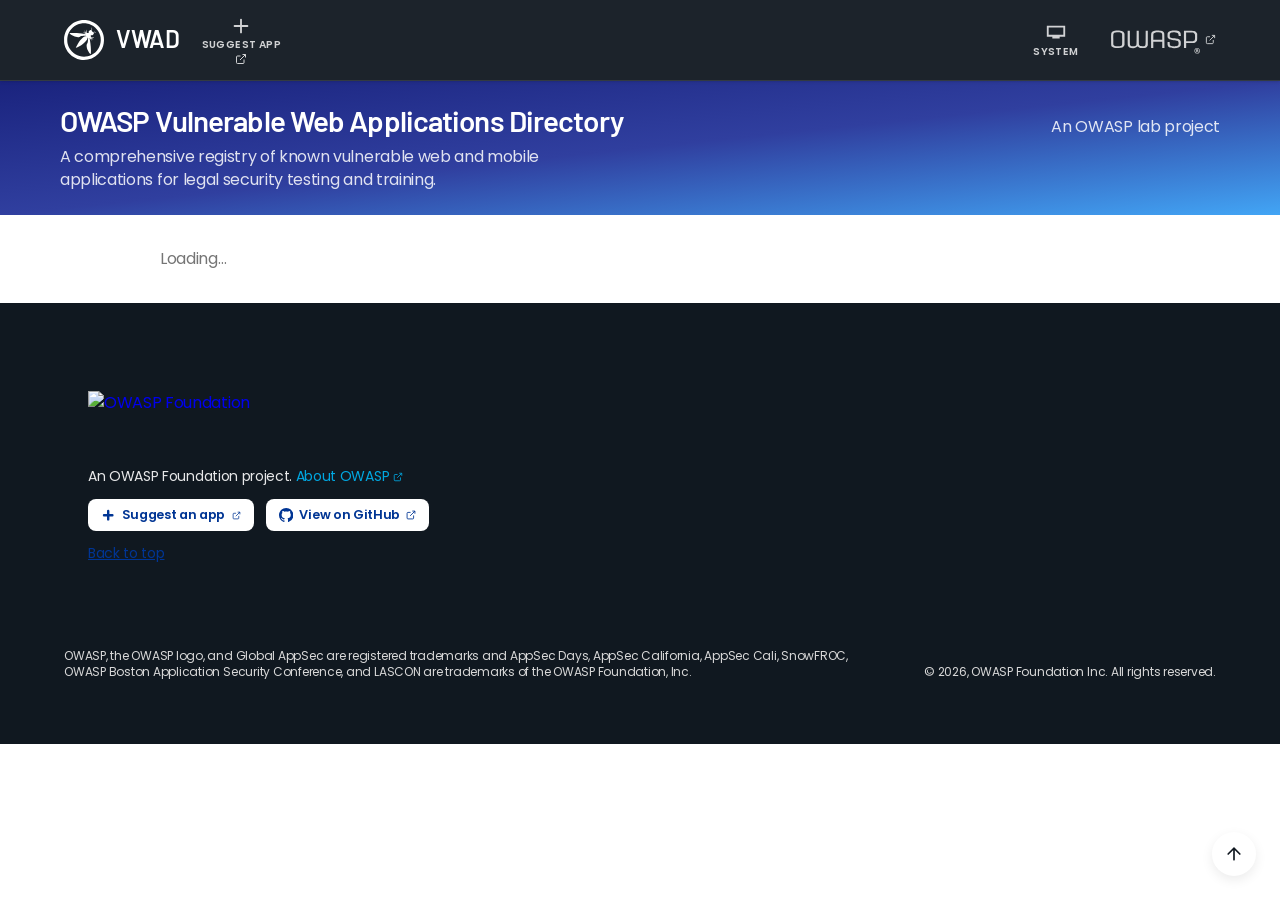
==== app/index.html @ f4cded6d "Add suggest app, other minor ui tweaks Signed-off-by: kingthorin <kingthorin@users.noreply.github.co" ====
<!DOCTYPE html>
<html lang="en">
<head>
  <meta charset="UTF-8">
  <meta name="viewport" content="width=device-width, initial-scale=1.0">
  <title>App - OWASP VWAD</title>
  <base href="../">
  <script>(function(){var path=window.location.pathname||'/';var basePath;if(path.match(/\/app\/?$/)){basePath=path.replace(/\/app\/?$/,'').replace(/\/$/,'')||'';}else if(path.indexOf('/app/')!==-1&&path.indexOf('app.html')===-1){basePath=path.split('/app/')[0].replace(/\/$/,'')||'';}else{basePath=path.endsWith('/')?path.slice(0,-1):path.replace(/\/[^/]*$/,'');}window.VWAD_BASE=(basePath===''||basePath==='/')?'':basePath;})();</script>
  <script>(function(){var t;try{t=localStorage.getItem('vwad-theme');}catch(e){}var effective;if(!t||t==='system'){effective=window.matchMedia&&matchMedia('(prefers-color-scheme:dark)').matches?'dark':'light';}else{effective=t;}document.documentElement.setAttribute('data-theme',effective);})();</script>
  <link rel="stylesheet" href="css/site.css?v=8">
  <link rel="preconnect" href="https://fonts.googleapis.com">
  <link rel="preconnect" href="https://fonts.gstatic.com" crossorigin>
  <link href="https://fonts.googleapis.com/css2?family=Barlow:wght@400;500;600;700&family=Poppins:wght@400;500;600;700&display=swap&v=10" rel="stylesheet">
</head>
<body id="top">
  <a href="#main-content" class="skip-link">Skip to main content</a>
  <header class="site-header">
    <div class="container container-wide header-inner">
      <div class="header-left">
        <a href="./" class="header-brand" aria-label="VWAD home">
        <span class="logo logo-wasp logo-foundation">
          <svg class="owasp-logo header-logo" viewBox="0 0 40 40" preserveAspectRatio="xMidYMid meet" role="img" aria-labelledby="owasp-wasp-header" xmlns="http://www.w3.org/2000/svg"><title id="owasp-wasp-header">OWASP wasp</title><g clip-path="url(#clip0_header)"><path d="M16.7029 0.219813C14.7688 0.571462 13.0106 1.15754 11.1791 2.05132C5.69925 4.73263 1.86042 9.5971 0.409874 15.7363C0.146138 16.8498 0.0875295 17.5385 0.0875295 19.8535C0.0728775 22.2564 0.116834 22.8425 0.409874 24.1759C1.23039 27.8535 2.88606 30.9451 5.47947 33.6704C8.48313 36.8059 12.2194 38.8425 16.4831 39.6484C18.4319 40.0293 21.8897 39.9854 23.8384 39.5751C29.2157 38.4469 33.7139 35.4286 36.6883 30.9451C38.8421 27.7216 39.8091 24.674 39.9557 20.6594C40.0729 17.2015 39.5161 14.4616 38.1095 11.5019C35.2231 5.43593 29.8604 1.37732 23.1645 0.219813C21.6406 -0.058575 18.1974 -0.043923 16.7029 0.219813ZM22.7835 3.44326C29.0692 4.4689 34.3146 9.12824 36.1022 15.2528C38.3732 23.1356 34.6956 31.4433 27.3403 35.0183C23.6626 36.8059 19.5601 37.1868 15.5308 36.1173C9.7139 34.5495 5.11317 29.7876 3.64797 23.8242C3.26702 22.2271 3.13515 19.4286 3.36958 17.6997C4.10218 12.2491 7.56006 7.4286 12.5271 4.93776C13.8018 4.30773 16.0729 3.57512 17.3183 3.3993C18.7835 3.17952 21.3476 3.20882 22.7835 3.44326Z" fill="#ffffff"/><path id="wasp-wings" d="M27.1058 7.7949C27.1058 7.88282 27.2524 8.26377 27.4135 8.61542C27.6919 9.17219 27.7066 9.33337 27.5601 9.83153C27.3989 10.3883 27.3696 10.403 27.0619 10.1832C26.5051 9.78758 26.0802 9.90479 25.3183 10.7107C24.615 11.4286 24.5857 11.4726 24.6443 12.2052L24.6883 12.9671H23.941C23.2524 12.9817 23.1791 12.9524 22.8568 12.4542C22.5637 12.0147 22.5198 11.7803 22.5491 10.8718C22.5784 9.84619 22.4026 9.43593 22.2121 10.1539C21.963 11.1649 21.9483 12.1172 22.1828 12.5715C22.3146 12.8352 22.3586 13.0403 22.2853 13.0403C21.9483 13.0403 21.5381 12.4396 21.245 11.5312C20.9373 10.5641 20.6443 10.2418 20.6736 10.8718C20.6736 11.0623 20.7908 11.6484 20.9227 12.1759C21.2304 13.348 21.1132 13.3627 20.0582 12.2638C19.2524 11.4286 18.9593 11.4286 19.5308 12.2638C20.1315 13.1575 20.571 13.5531 21.3036 13.8315C22.3879 14.2418 22.0949 14.3297 20.5857 14.0513C16.1315 13.1868 14.1388 12.9817 10.0069 12.9817C6.53442 12.9671 5.99229 12.9964 5.78716 13.2015C5.56738 13.4213 5.59669 13.4799 6.16812 13.9634C6.84211 14.5495 8.19009 15.3846 9.64064 16.1026C10.8128 16.6887 12.7762 17.1575 14.1388 17.1722C15.0912 17.1868 15.2963 17.1282 15.941 16.7326C16.8934 16.1466 17.4355 16.0147 19.5015 15.8242C21.8751 15.6191 21.9044 15.6191 22.0949 16.044C22.2707 16.4103 22.256 16.4249 21.7725 16.337C21.4209 16.2638 21.0692 16.3224 20.5857 16.5422C19.0326 17.2308 16.3952 19.7803 14.93 22.022C13.9923 23.4286 11.7505 27.7803 11.8824 27.9121C12.0289 28.0586 16.3806 25.7876 17.8897 24.7766C18.9593 24.0733 19.8971 23.2674 21.0253 22.0953C22.8421 20.2345 23.4868 19.1942 23.4721 18.2271C23.4721 17.6118 23.4721 17.6118 23.8238 17.7583C24.0143 17.8462 24.1754 17.9927 24.1754 18.0806C24.1754 18.1685 24.0729 19.2674 23.941 20.5129C23.7359 22.6374 23.6919 22.8425 23.2231 23.6191C22.5784 24.718 22.4905 25.4066 22.7835 27.1795C22.974 28.3663 23.1645 28.9524 23.7945 30.2564C24.615 31.9268 25.8165 33.7729 26.2707 34.0513C26.637 34.2857 26.7689 33.9927 26.9007 32.674C27.1645 29.8755 26.7395 24.6447 25.8751 19.7803C25.6846 18.696 25.5381 17.7876 25.5674 17.7583C25.582 17.7436 25.7872 18.0953 26.0216 18.5641C26.3146 19.1356 26.7102 19.6191 27.2524 20.0586C28.2487 20.8645 28.4831 20.5861 27.5161 19.707C26.4319 18.7253 26.4905 18.6081 27.9264 18.9451C29.7286 19.37 29.8458 19.0183 28.0875 18.4909C27.4868 18.3151 27.1352 18.1099 26.93 17.8315C26.593 17.3773 26.6077 17.3627 27.2963 17.6557C27.7359 17.8315 28.0143 17.8462 28.9373 17.7143C29.5381 17.6264 30.0363 17.4945 30.0363 17.4213C30.0363 17.348 29.5381 17.2894 28.9373 17.2894C28.0436 17.2894 27.7359 17.2308 27.3403 16.9671C26.8714 16.6594 26.8421 16.5861 26.8421 15.8828L26.8568 15.1209L27.3403 15.1942C28.1022 15.3114 28.5564 15.1356 29.245 14.403C29.9483 13.6704 30.0509 13.2015 29.6113 12.7619C29.333 12.4835 29.333 12.4689 29.7725 12.3224C30.4172 12.0879 30.6956 12.1172 31.3842 12.4689C31.7505 12.6594 32.0289 12.718 32.1168 12.6301C32.278 12.4689 30.8861 11.7216 30.4465 11.7216C30.3 11.7216 29.9337 11.8242 29.6113 11.9561L29.0253 12.1905L27.604 10.7693L27.8678 10.1832C28.2047 9.40663 28.2047 9.27476 27.7505 8.38099C27.3989 7.66304 27.1058 7.3993 27.1058 7.7949Z" fill="#ffffff"/></g><defs><clipPath id="clip0_header"><rect width="40" height="40" fill="white"/></clipPath></defs></svg>
        </span>
        <span class="header-brand-name">
          <svg class="vwad-wordmark" viewBox="0 0 72 40" preserveAspectRatio="xMidYMid meet" role="img" aria-hidden="true" xmlns="http://www.w3.org/2000/svg"><text x="2" y="28" font-family="Barlow, sans-serif" font-weight="600" font-size="24" fill="currentColor">VWAD</text></svg>
        </span>
      </a>
        <a href="https://github.com/owasp-vwad/owasp-vwad.github.io/issues/new?template=add-vulnerable-app.md" class="header-suggest ext-link" rel="noopener noreferrer" target="_blank" aria-label="Suggest an app or change to the directory (opens in new window)"><span class="header-suggest-icon-wrap"><svg class="icon-plus" viewBox="0 0 24 24" width="22" height="22" aria-hidden="true" fill="none" stroke="currentColor" stroke-width="2" stroke-linecap="round"><path d="M12 5v14M5 12h14"/></svg></span><span class="header-suggest-label" aria-hidden="true">Suggest app</span></a>
      </div>
      <div class="header-actions">
        <button type="button" id="theme-toggle" class="theme-toggle" aria-label="Theme: light. Click to switch." title="Theme"><span class="theme-toggle-icon-wrap"><svg class="theme-toggle-icon" viewBox="0 0 24 24" width="22" height="22" aria-hidden="true"><path fill="currentColor" d="M12 3a9 9 0 1 0 9 9c0-.46-.04-.92-.1-1.36a5.389 5.389 0 0 1-4.4 2.26 5.403 5.403 0 0 1-3.14-9.8c-.44-.06-.9-.1-1.36-.1z"/></svg></span><span class="theme-toggle-label" aria-hidden="true">Theme</span></button>
        <a href="https://owasp.org/" class="ext-link" rel="noopener noreferrer" target="_blank" aria-label="OWASP (external)"><svg class="owasp-wordmark" viewBox="44 0 90 40" preserveAspectRatio="xMidYMid meet" role="img" aria-hidden="true" xmlns="http://www.w3.org/2000/svg"><g clip-path="url(#clip0_owasp_wordmark)"><path d="M47.8384 10.7693C46.4758 11.0183 45.7579 11.326 45.0985 11.9707C44.1168 12.9378 44.0875 13.1575 44.1315 19.6484C44.1754 26.022 44.1461 25.8169 45.1425 26.7839C46.1535 27.7656 48.3806 28.2198 51.5601 28.0879C54.9593 27.9414 56.278 27.414 57.0692 25.8608L57.5088 24.9964V13.6997L57.0985 12.8792C56.4685 11.5898 55.4282 11.0037 53.2597 10.7107C51.7798 10.5055 49.1132 10.5348 47.8384 10.7693ZM53.8311 12.6887C54.2267 12.8499 54.6809 13.1575 54.8568 13.3773C55.1498 13.7876 55.1645 13.9341 55.1645 19.3407C55.1645 24.7473 55.1498 24.8938 54.8568 25.3041C54.3879 25.9194 53.3623 26.2418 51.5014 26.3297C48.7322 26.4616 47.0619 26.0367 46.5637 25.0403C46.3293 24.6008 46.3 24 46.3 19.37C46.3 13.729 46.3293 13.4945 47.1351 12.9671C48.1754 12.2784 52.2927 12.1173 53.8311 12.6887Z" fill="currentColor"/><path d="M87.8384 10.7693C86.4758 11.0183 85.7579 11.326 85.0839 11.9854C84.1168 12.9231 84.1022 13.0843 84.1022 20.9817V27.9854H86.3V21.685H95.2377V27.9854H97.4502L97.4062 20.7619C97.3623 14.0953 97.3476 13.5092 97.0839 12.9231C96.7469 12.1466 95.8531 11.3553 94.9593 11.077C93.3623 10.5495 89.8604 10.3883 87.8384 10.7693ZM93.5088 12.6008C94.2707 12.8205 94.9154 13.4066 95.0912 14.0367C95.1645 14.3297 95.2377 15.7363 95.2377 17.1429V19.707H86.2853L86.3293 16.7766C86.3732 14.2418 86.4025 13.7876 86.637 13.4506C86.9593 12.9964 87.6919 12.6154 88.6297 12.4542C89.4941 12.2931 92.8055 12.3956 93.5088 12.6008Z" fill="currentColor"/><path d="M104.688 10.696C102.622 11.0183 101.523 11.6337 100.923 12.7912C100.674 13.2748 100.6 13.7583 100.542 14.989C100.454 17.0403 100.644 17.729 101.523 18.6081C102.373 19.4579 102.989 19.6484 106.666 20.2198C108.234 20.4689 109.787 20.7326 110.095 20.8205C111.296 21.1429 111.794 22.1685 111.604 23.9561C111.501 24.9231 111.179 25.5678 110.652 25.8462C109.245 26.5641 105.113 26.5641 103.707 25.8462C103.003 25.4799 102.813 25.011 102.725 23.4579L102.637 22.0513H100.586L100.542 23.2088C100.41 26.9158 102.051 28.1319 107.179 28.1319C110.886 28.1319 112.586 27.5165 113.45 25.8608C113.685 25.4066 113.758 24.9231 113.816 23.663C113.89 21.7143 113.729 20.9964 113.011 20.2052C112.131 19.2235 111.619 19.0623 107.56 18.3737C102.769 17.5825 102.666 17.5092 102.74 15.2088C102.783 13.8022 103.003 13.348 103.853 12.8499C104.571 12.4249 106.798 12.2198 108.556 12.4249C110.871 12.674 111.487 13.1722 111.619 14.9304L111.692 15.9707H113.89L113.816 14.7546C113.611 11.663 112.234 10.74 107.619 10.6227C106.49 10.5934 105.172 10.6227 104.688 10.696Z" fill="currentColor"/><path d="M60.659 17.5825C60.659 21.9194 60.7176 24.718 60.8201 25.1868C61.245 27.1649 62.9886 28.1319 66.1388 28.1319C67.9996 28.1319 69.7579 27.5019 70.4319 26.6081L70.6956 26.2711L71.3989 26.9011C72.4392 27.8389 73.245 28.0586 75.5308 28.0586C78.4026 28.0586 79.7505 27.4726 80.4538 25.9194L80.8055 25.1282V10.7693L78.6956 10.6814L78.6516 17.685C78.6077 24.381 78.593 24.7033 78.3146 25.1868C77.8165 26.0367 77.0985 26.3004 75.311 26.3004C73.3916 26.3004 72.5857 25.9927 72.1461 25.1136C71.8824 24.5715 71.8678 24.1173 71.8238 17.6118L71.7798 10.6814L69.6699 10.7693L69.5967 17.8315C69.5234 24.674 69.5088 24.8938 69.2157 25.3041C68.6736 26.0513 67.941 26.3004 66.3 26.3004C64.1022 26.2857 63.3549 25.9194 63.0179 24.6887C62.9154 24.3077 62.8568 21.7729 62.8568 17.392V10.696H60.659V17.5825Z" fill="currentColor"/><path d="M116.996 10.8718C116.952 10.9744 116.937 14.8572 116.952 19.4872L116.996 27.9121H119.135L119.194 23.077L123.077 23.0037C127.414 22.9011 127.824 22.8279 128.923 21.8755C130.11 20.8645 130.183 20.5861 130.183 16.9231V13.6997L129.743 12.9085C129.26 12.0147 128.468 11.4286 127.252 11.033C126.241 10.7107 117.113 10.5495 116.996 10.8718ZM126.74 12.9231C127.223 13.1722 127.487 13.4359 127.736 13.9194C128.029 14.5055 128.058 14.7693 128.058 16.9378C128.058 19.1063 128.029 19.3407 127.721 19.9268C127.106 21.0843 126.784 21.1722 122.681 21.2162L119.12 21.2601V12.6008H122.608C125.934 12.6008 126.124 12.6154 126.74 12.9231Z" fill="currentColor"/><path d="M128.864 28.2638C127.853 28.8792 127.472 29.5971 127.472 30.8425C127.472 31.7949 127.648 32.3224 128.175 32.8645C128.762 33.4945 129.274 33.6997 130.183 33.6997C131.091 33.6997 131.604 33.4945 132.19 32.8645C132.718 32.3224 132.893 31.7949 132.893 30.8425C132.893 30.403 132.82 29.8755 132.732 29.6411C132.542 29.1429 131.926 28.4689 131.399 28.1905C130.813 27.8828 129.406 27.9268 128.864 28.2638ZM131.516 29.0257C132.073 29.5385 132.307 30.0806 132.307 30.8425C132.307 31.6484 132.044 32.2052 131.428 32.7326C130.769 33.2748 129.597 33.2748 128.937 32.7326C128.322 32.2052 128.058 31.6484 128.058 30.8425C128.058 30.0367 128.322 29.4799 128.967 28.9378C129.392 28.5861 129.523 28.5422 130.285 28.6008C130.93 28.6447 131.223 28.7473 131.516 29.0257Z" fill="currentColor"/><path d="M129.084 30.8425C129.084 32.4249 129.099 32.5275 129.377 32.5275C129.626 32.5275 129.67 32.4249 129.67 31.8535C129.67 31.2235 129.699 31.1795 130.007 31.2674C130.183 31.3114 130.373 31.3553 130.432 31.3553C130.49 31.3553 130.593 31.6191 130.637 31.9414C130.725 32.4396 130.783 32.5275 131.091 32.5275C131.428 32.5275 131.443 32.4982 131.34 31.8242C131.296 31.4433 131.179 31.0623 131.106 30.9597C131.033 30.8572 131.033 30.7546 131.135 30.696C131.208 30.652 131.282 30.3883 131.282 30.1246C131.282 29.4213 130.915 29.1575 129.919 29.1575H129.084V30.8425ZM130.227 29.8315C130.842 30.0074 130.505 30.6081 129.787 30.6227C129.714 30.6227 129.67 30.4176 129.67 30.1832C129.67 29.7143 129.699 29.6997 130.227 29.8315Z" fill="currentColor"/></g><defs><clipPath id="clip0_owasp_wordmark"><rect width="132.894" height="40" fill="white"/></clipPath></defs></svg><span class="sr-only"> (opens in new window)</span></a>
      </div>
    </div>
  </header>
  <header class="project-header">
    <div class="container container-wide">
      <div class="project-header-top">
        <h1 class="project-title">OWASP Vulnerable Web Applications Directory</h1>
        <p class="project-subtitle">An OWASP lab project</p>
      </div>
      <p class="project-tagline">A comprehensive registry of known vulnerable web and mobile applications for legal security testing and training.</p>
    </div>
  </header>

  <main id="main-content" class="site-main">
    <div id="app-view" class="container app-view hidden"></div>
    <div id="no-slug" class="container not-found hidden">
      <h1>Select an application</h1>
      <p><a href="./">Browse the directory</a></p>
    </div>
    <div id="loading" class="container loading">Loading…</div>
  </main>

  <footer id="page-end" class="site-footer">
    <div class="footer-inner">
      <div class="footer-standalone">
        <a href="https://owasp.org/" class="footer-logo ext-link" rel="noopener noreferrer" aria-label="OWASP Foundation (external)"><img src="images/logos/owasp-logo-footer.svg" alt="OWASP Foundation" width="213" height="64" loading="lazy"></a>
        <p class="footer-tagline">An OWASP Foundation project. <a href="https://owasp.org/" class="ext-link" rel="noopener noreferrer">About OWASP</a></p>
        <div class="footer-buttons">
          <a href="https://github.com/owasp-vwad/owasp-vwad.github.io/issues/new?template=add-vulnerable-app.md" class="btn btn-primary btn-suggest btn-suggest--footer ext-link" rel="noopener noreferrer" target="_blank" aria-label="Suggest an app or change to the directory (opens in new window)"><svg class="icon-plus" aria-hidden="true" viewBox="0 0 24 24" fill="none" stroke="currentColor" stroke-width="2" stroke-linecap="round"><path d="M12 5v14M5 12h14"/></svg> Suggest an app</a>
          <a href="https://github.com/owasp-vwad/owasp-vwad.github.io" class="btn btn-primary btn-github btn-github--footer ext-link" rel="noopener noreferrer" target="_blank" aria-label="View on GitHub (opens in new window)"><svg class="icon-github" aria-hidden="true" viewBox="0 0 16 16" fill="currentColor"><path d="M8 0C3.58 0 0 3.58 0 8c0 3.54 2.29 6.53 5.47 7.59.4.07.55-.17.55-.38 0-.19-.01-.82-.01-1.49-2.01.37-2.53-.49-2.69-.94-.09-.23-.48-.94-.82-1.13-.28-.15-.68-.52-.01-.53.63-.01 1.08.58 1.23.82.72 1.21 1.87.87 2.33.66.07-.52.28-.87.51-1.07-1.78-.2-3.64-.89-3.64-3.95 0-.87.31-1.59.82-2.15-.08-.2-.36-1.02.08-2.12 0 0 .67-.21 2.2.82.64-.18 1.32-.27 2-.27.68 0 1.36.09 2 .27 1.53-1.04 2.2-.82 2.2-.82.44 1.1.16 1.92.08 2.12.51.56.82 1.27.82 2.15 0 2.97-1.86 3.75-3.65 3.95.29.25.54.73.54 1.48 0 1.07-.01 1.93-.01 2.2 0 .21.15.46.55.38A8.013 8.013 0 0016 8c0-4.42-3.58-8-8-8z"/></svg> View on GitHub</a>
        </div>
        <p class="footer-back-to-top"><a href="#top" class="footer-back-to-top-link">Back to top</a></p>
      </div>
      <div class="footer-bottom">
        <p class="footer-legal">OWASP, the OWASP logo, and Global AppSec are registered trademarks and AppSec Days, AppSec California, AppSec Cali, SnowFROC, OWASP Boston Application Security Conference, and LASCON are trademarks of the OWASP Foundation, Inc.</p>
        <p class="footer-copy">© 2026, OWASP Foundation Inc. All rights reserved.</p>
      </div>
    </div>
  </footer>

  <a href="#top" id="back-to-top" class="back-to-top" aria-label="Back to top" title="Back to top"><svg class="back-to-top-icon" viewBox="0 0 24 24" fill="none" stroke="currentColor" stroke-width="2" stroke-linecap="round" aria-hidden="true"><path d="M12 19V5M5 12l7-7 7 7"/></svg></a>

  <script src="js/app.js?v=1"></script>
  <script src="js/theme.js?v=1"></script>
  <script>
    (function () {
      function getSlug() {
        var hash = (location.hash || '').replace(/^#/, '');
        if (hash) return hash;
        var params = new URLSearchParams(location.search);
        return params.get('slug') || params.get('name') || '';
      }
      window.VWAD.getPathSlug = function () { return getSlug(); };
    })();
  </script>
  <script src="js/app-viewer.js?v=1"></script>
  <script>
    (function () {
      window.addEventListener('hashchange', function () {
        location.reload();
      });
    })();
  </script>
</body>
</html>
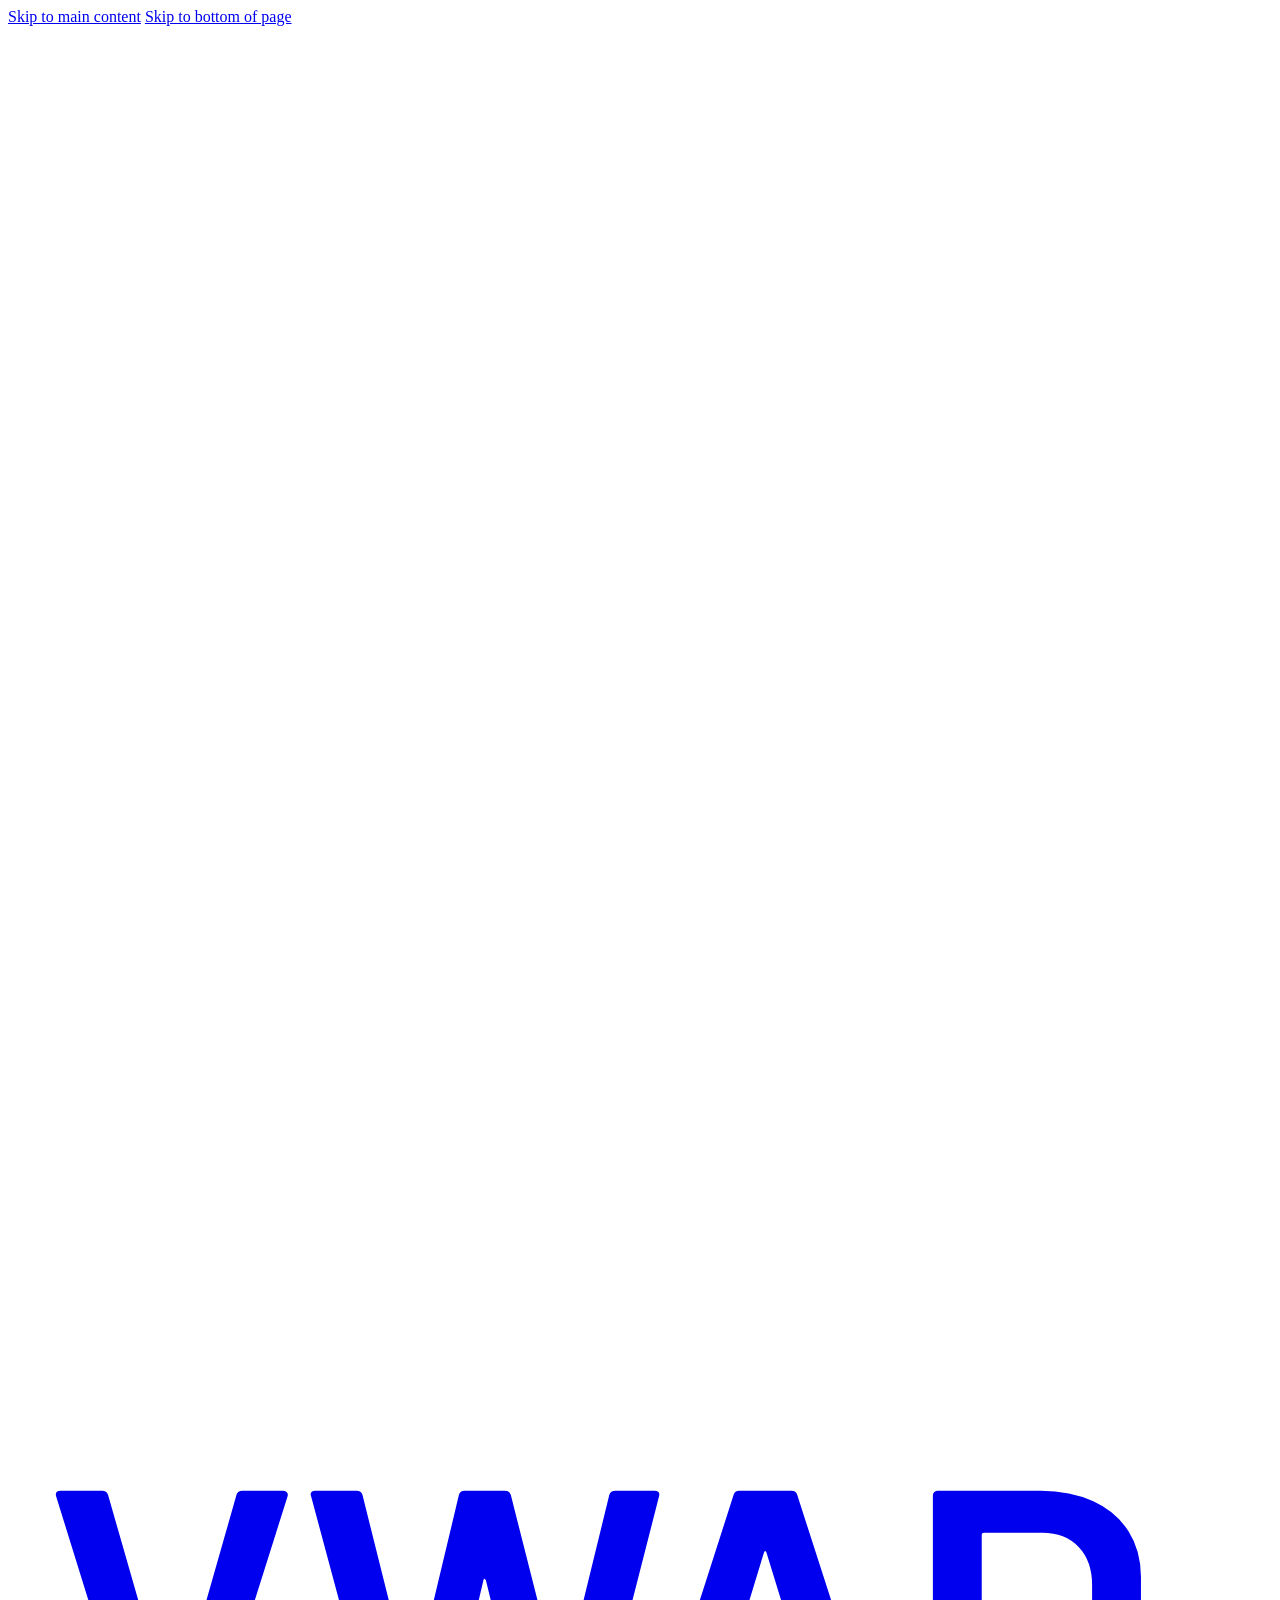
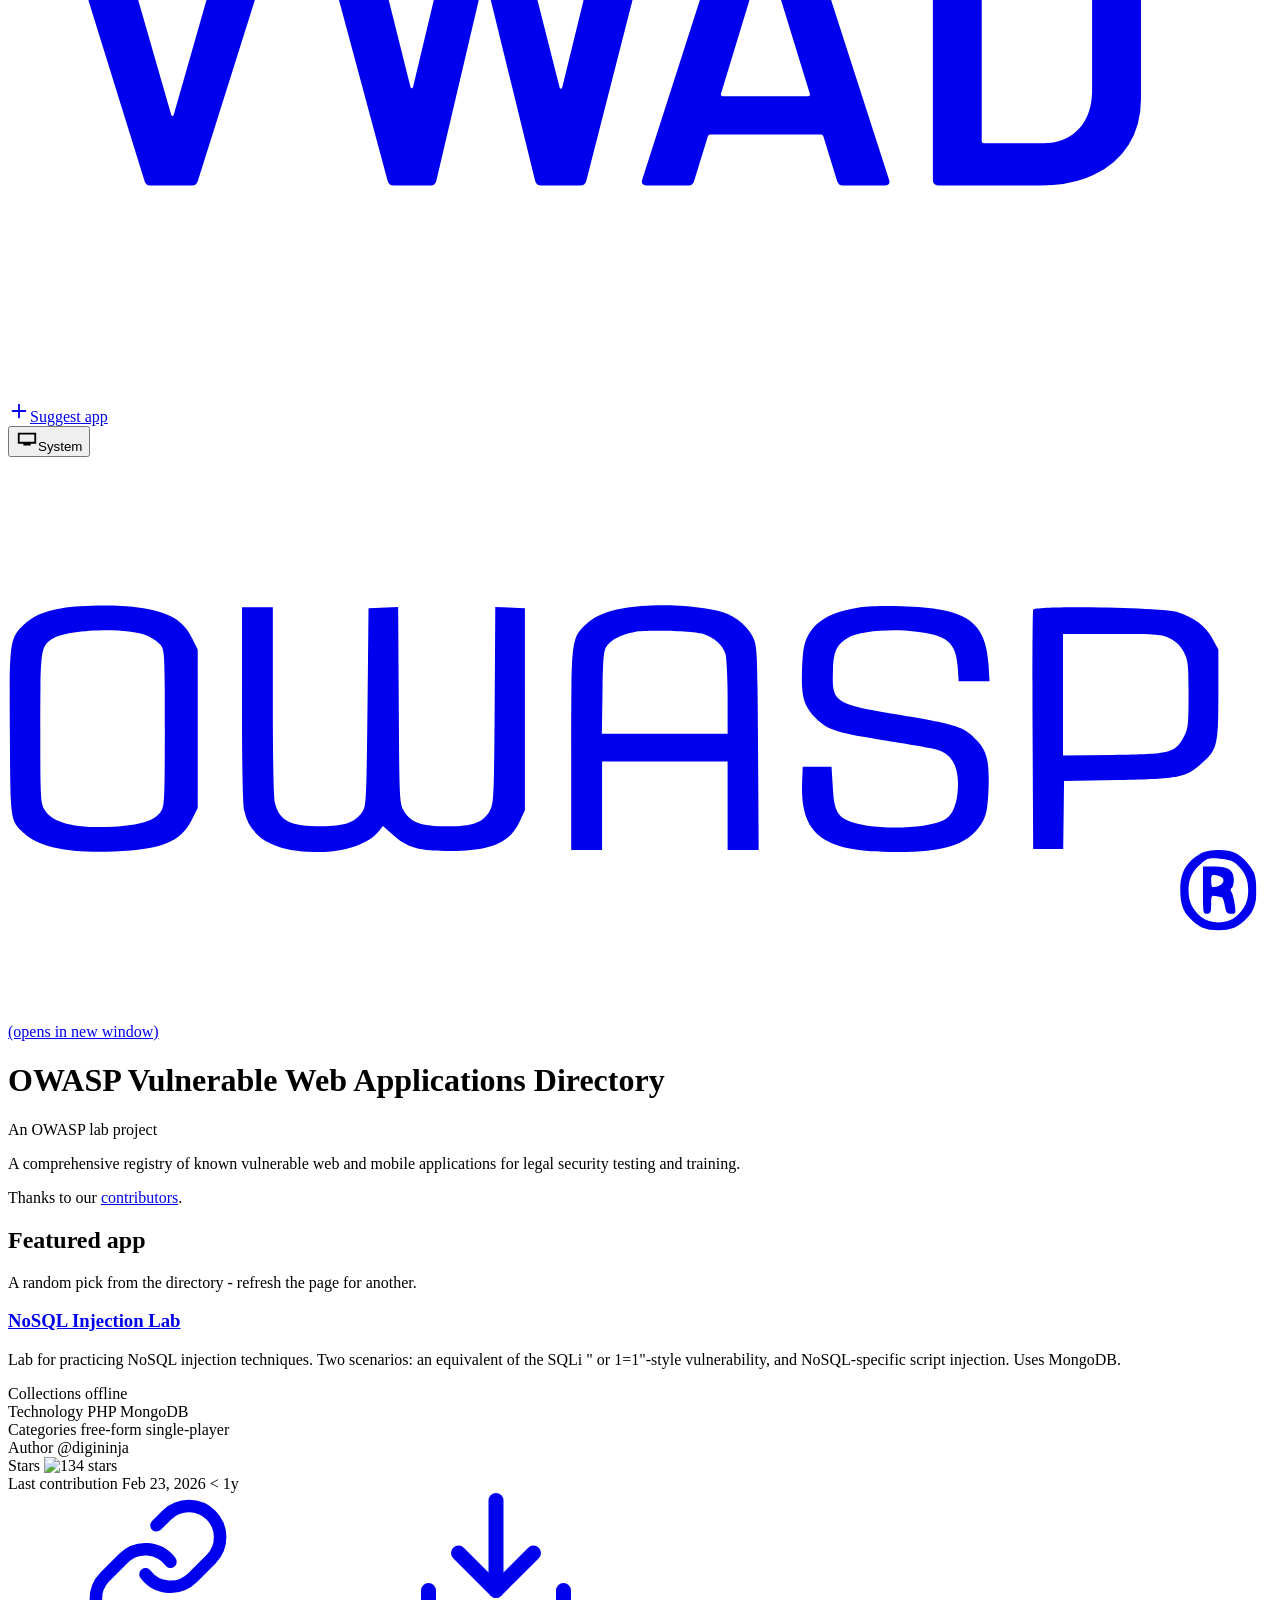
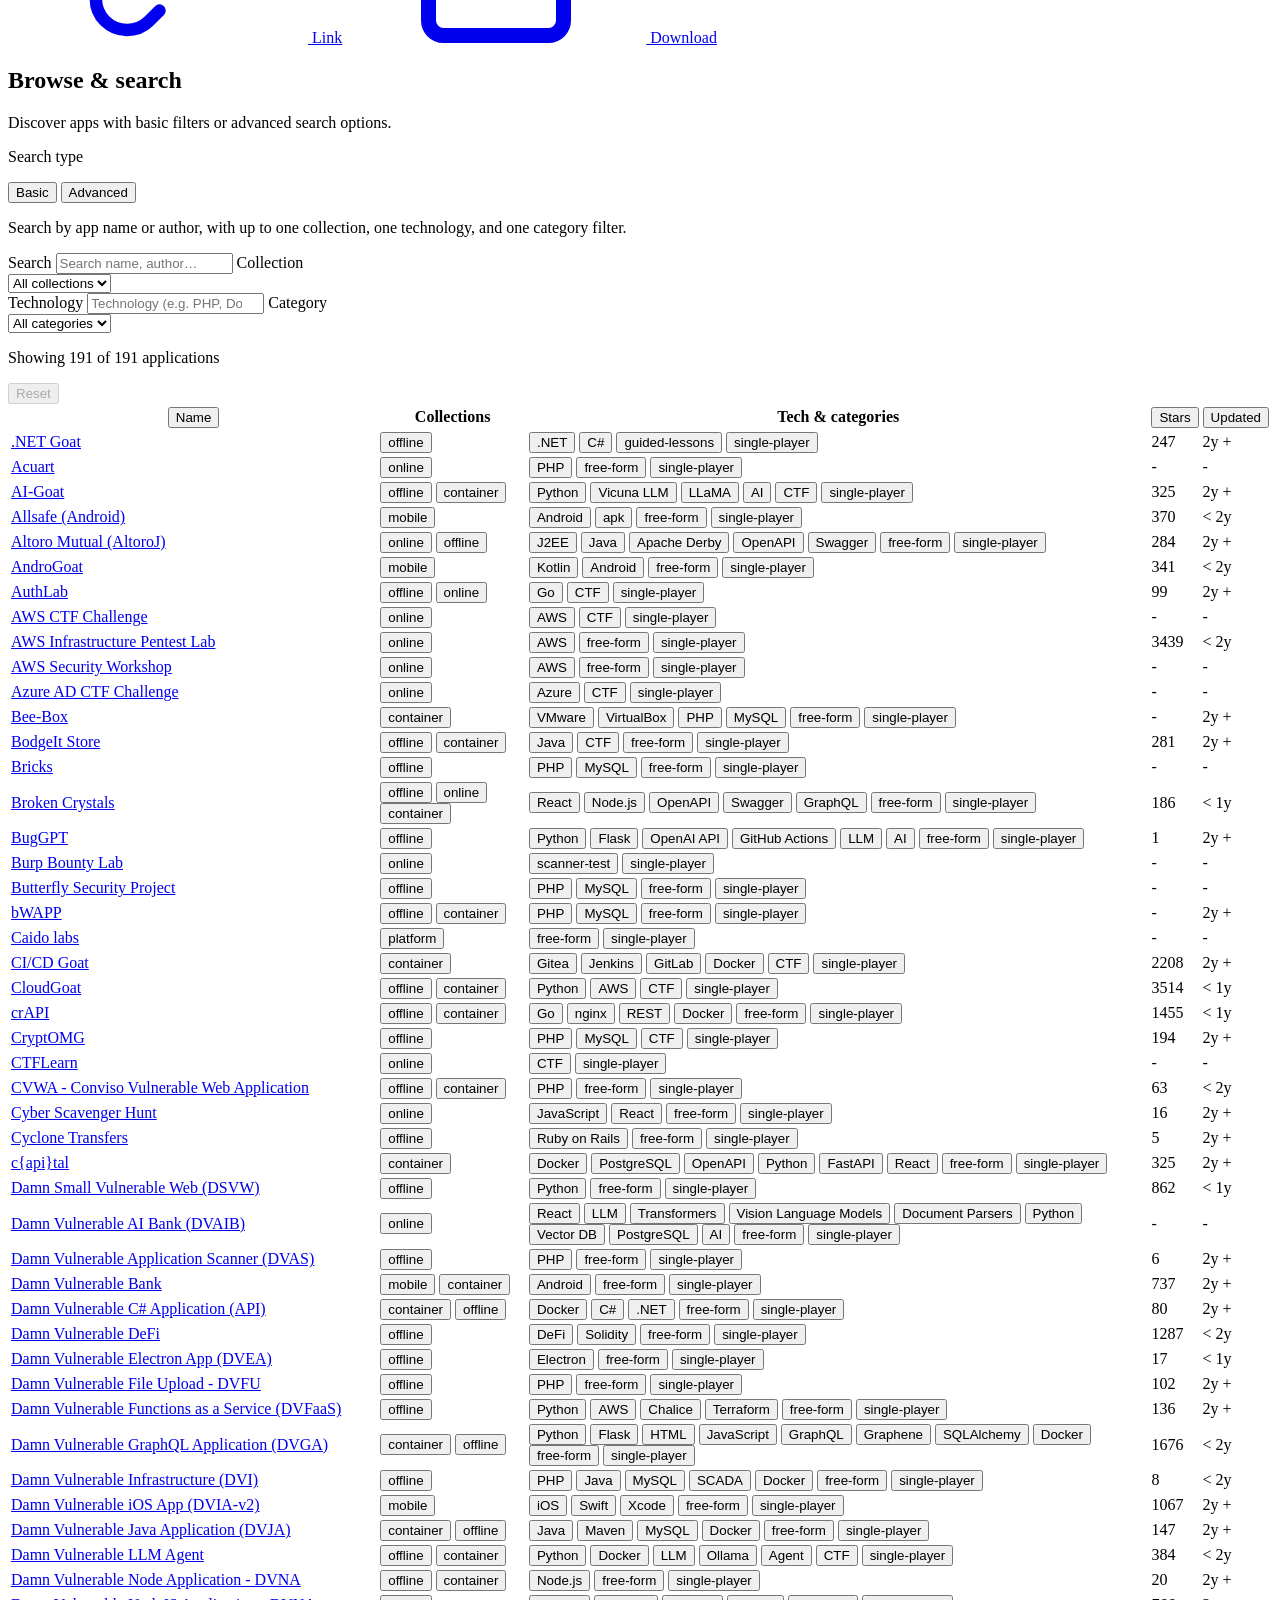
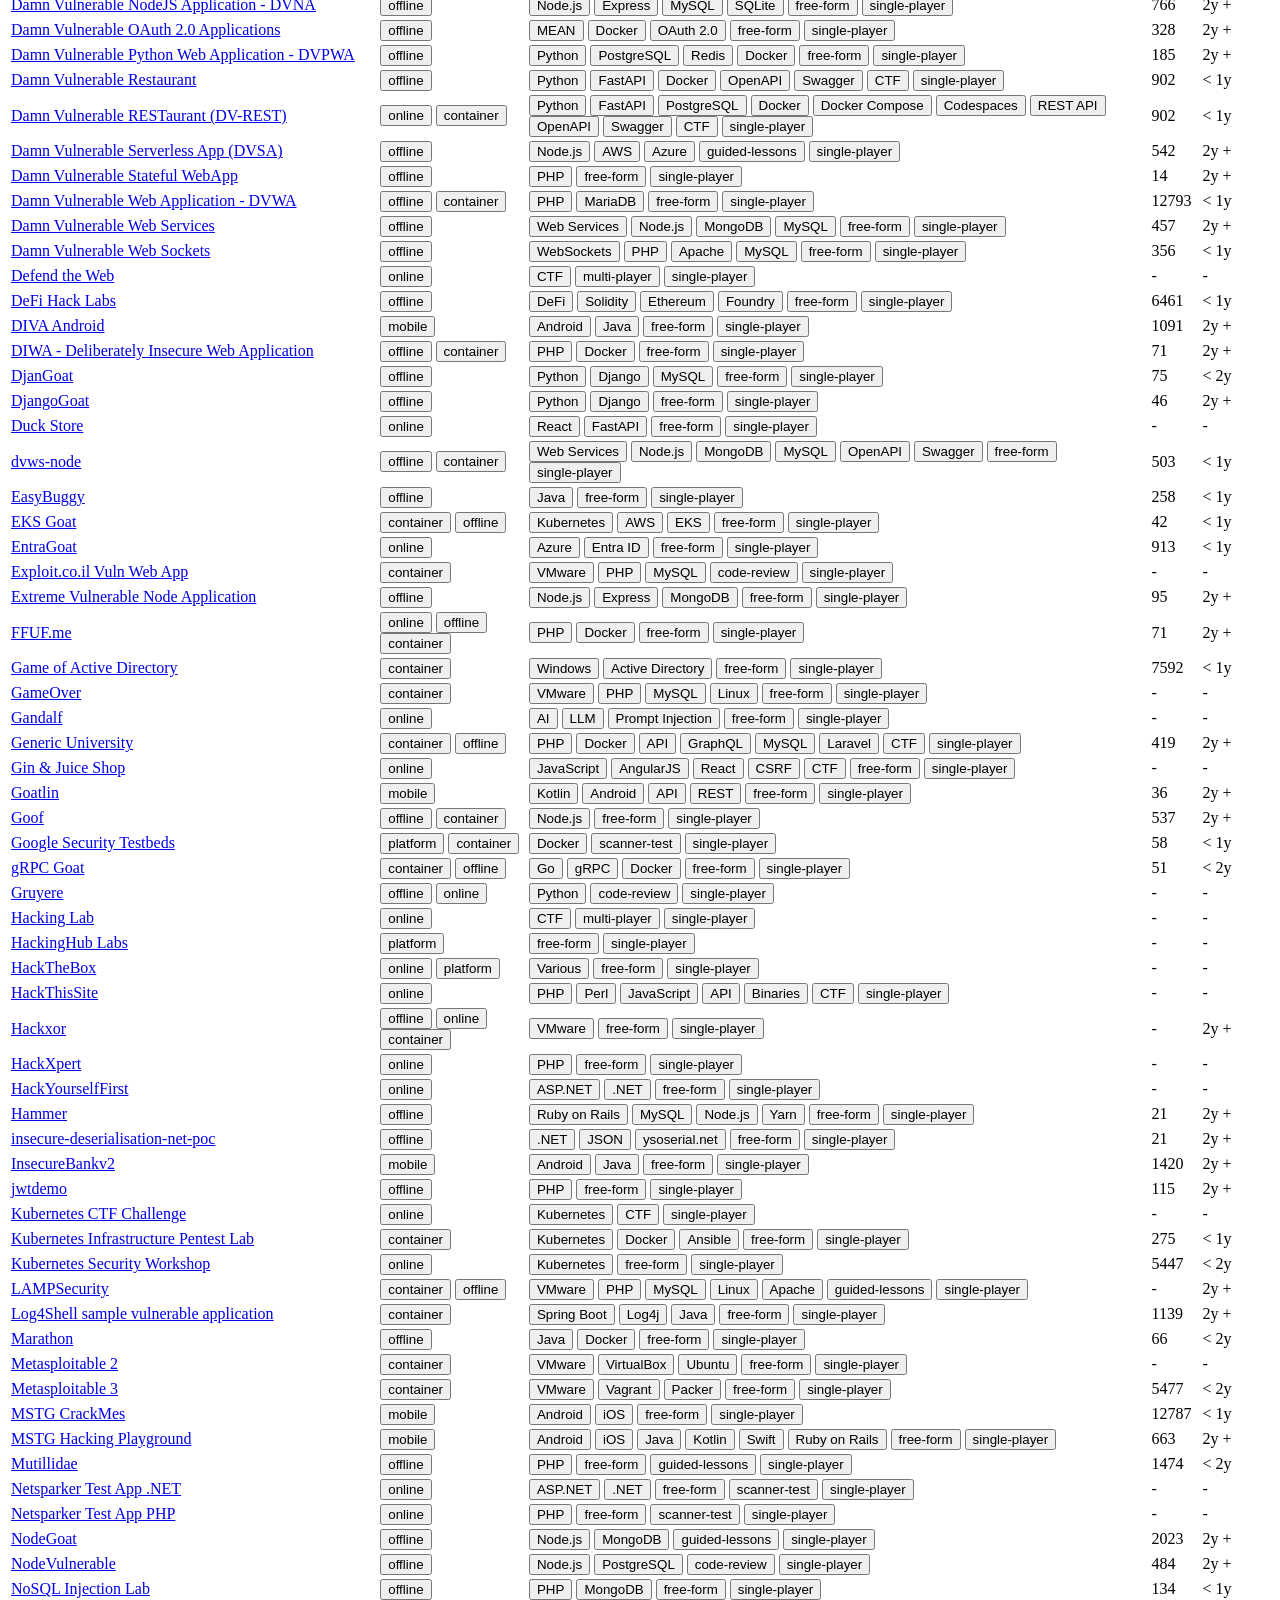
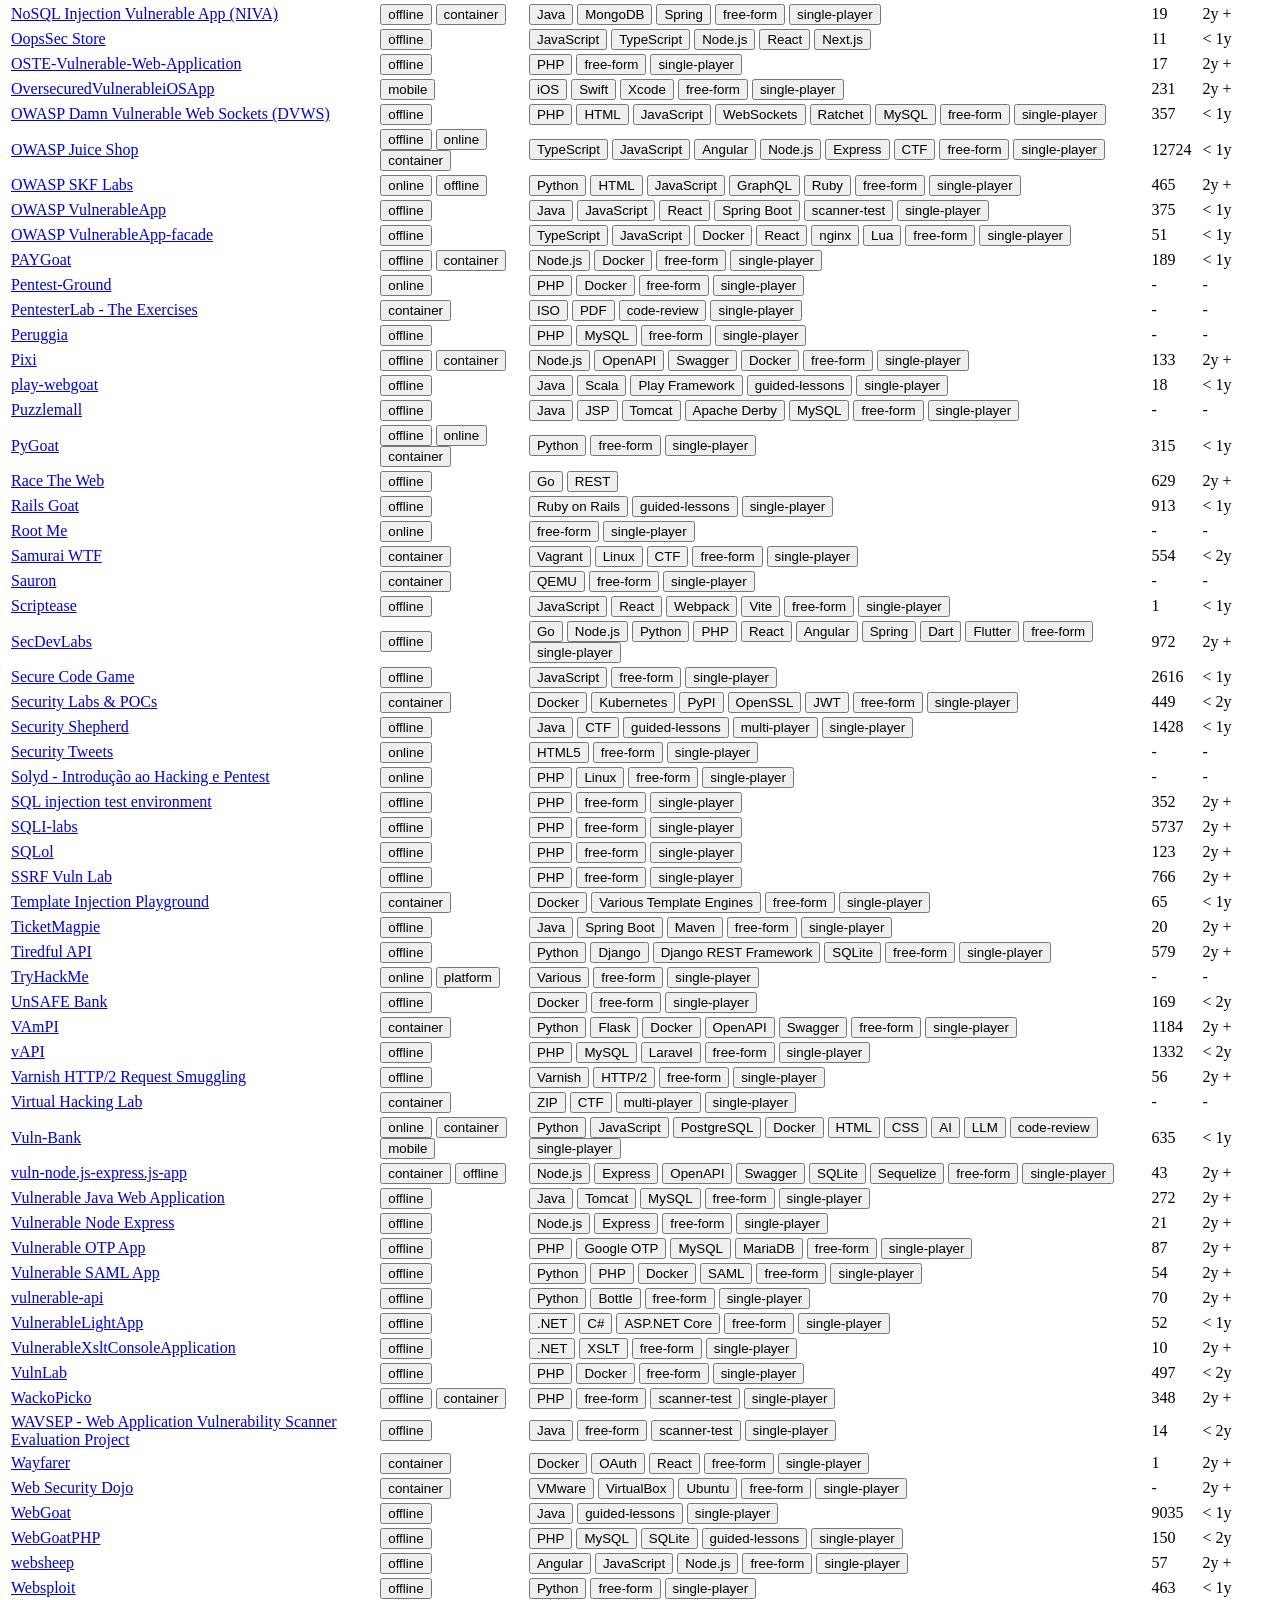
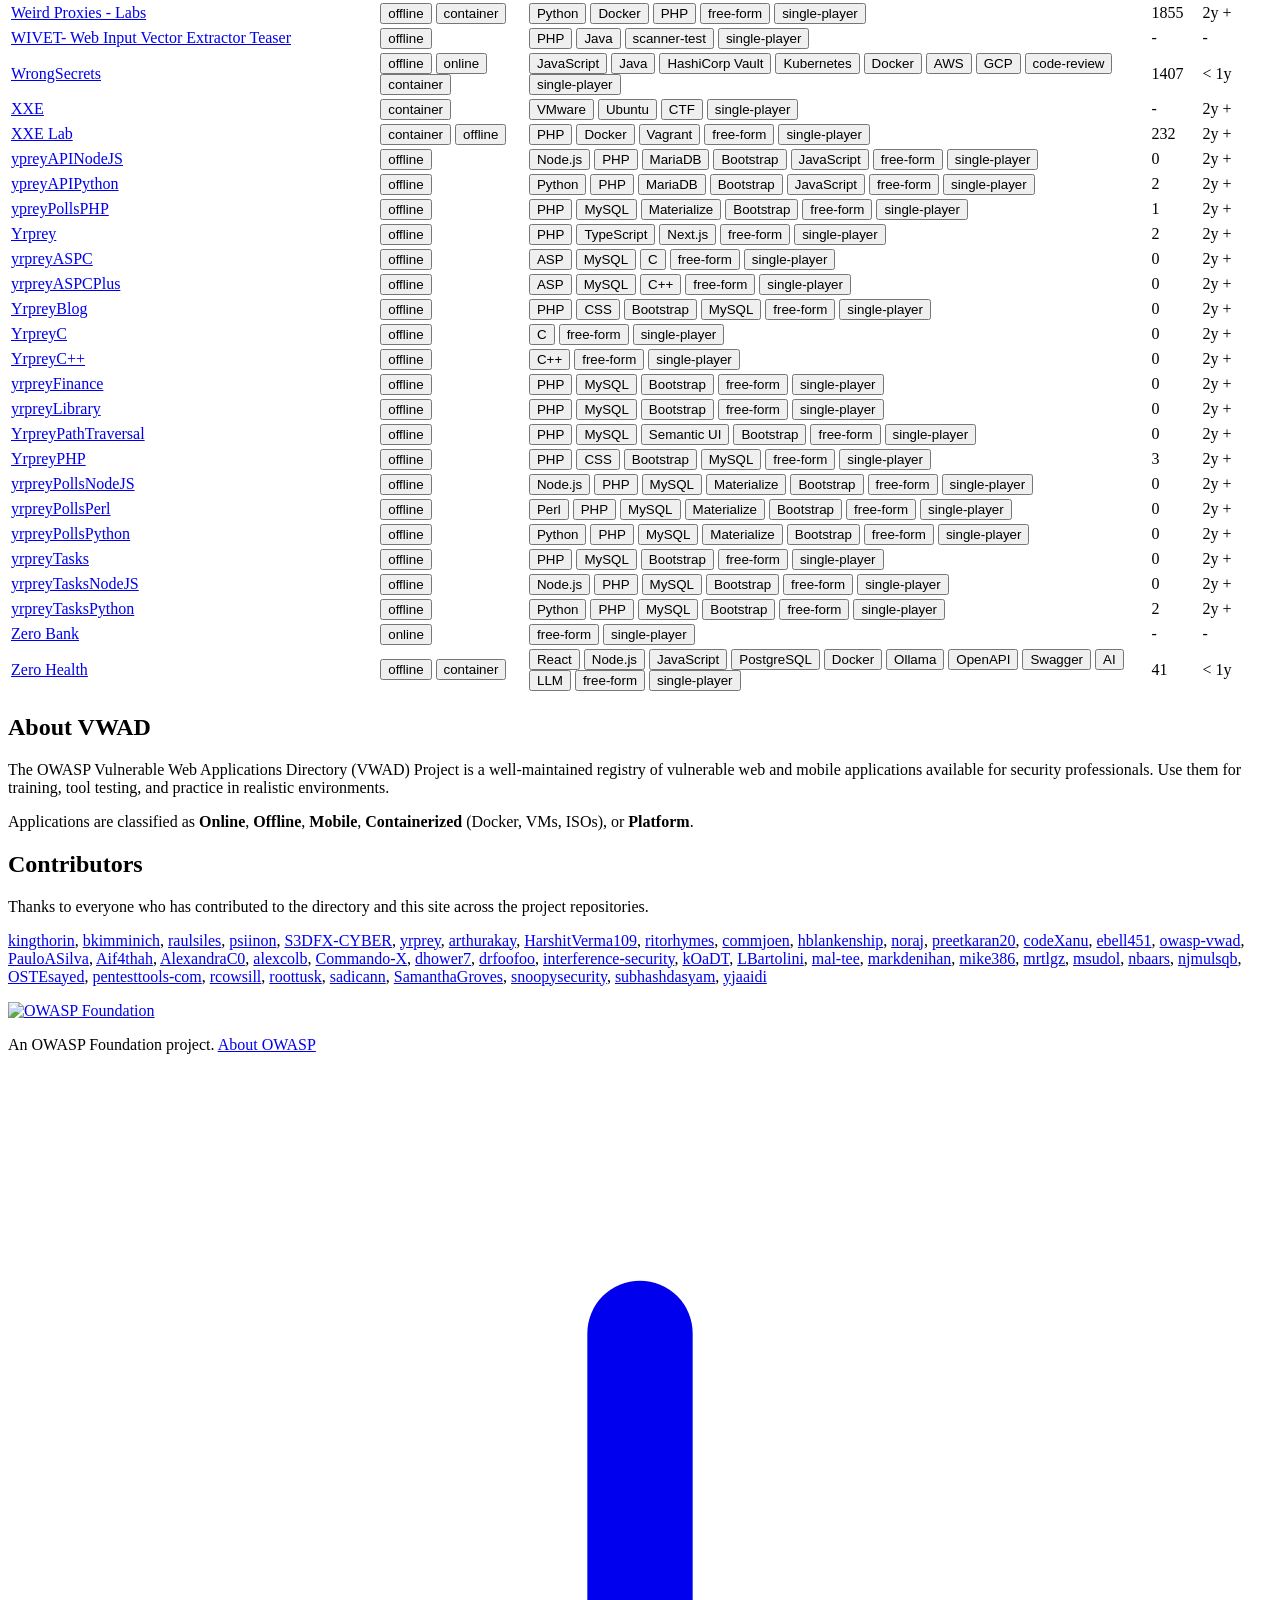
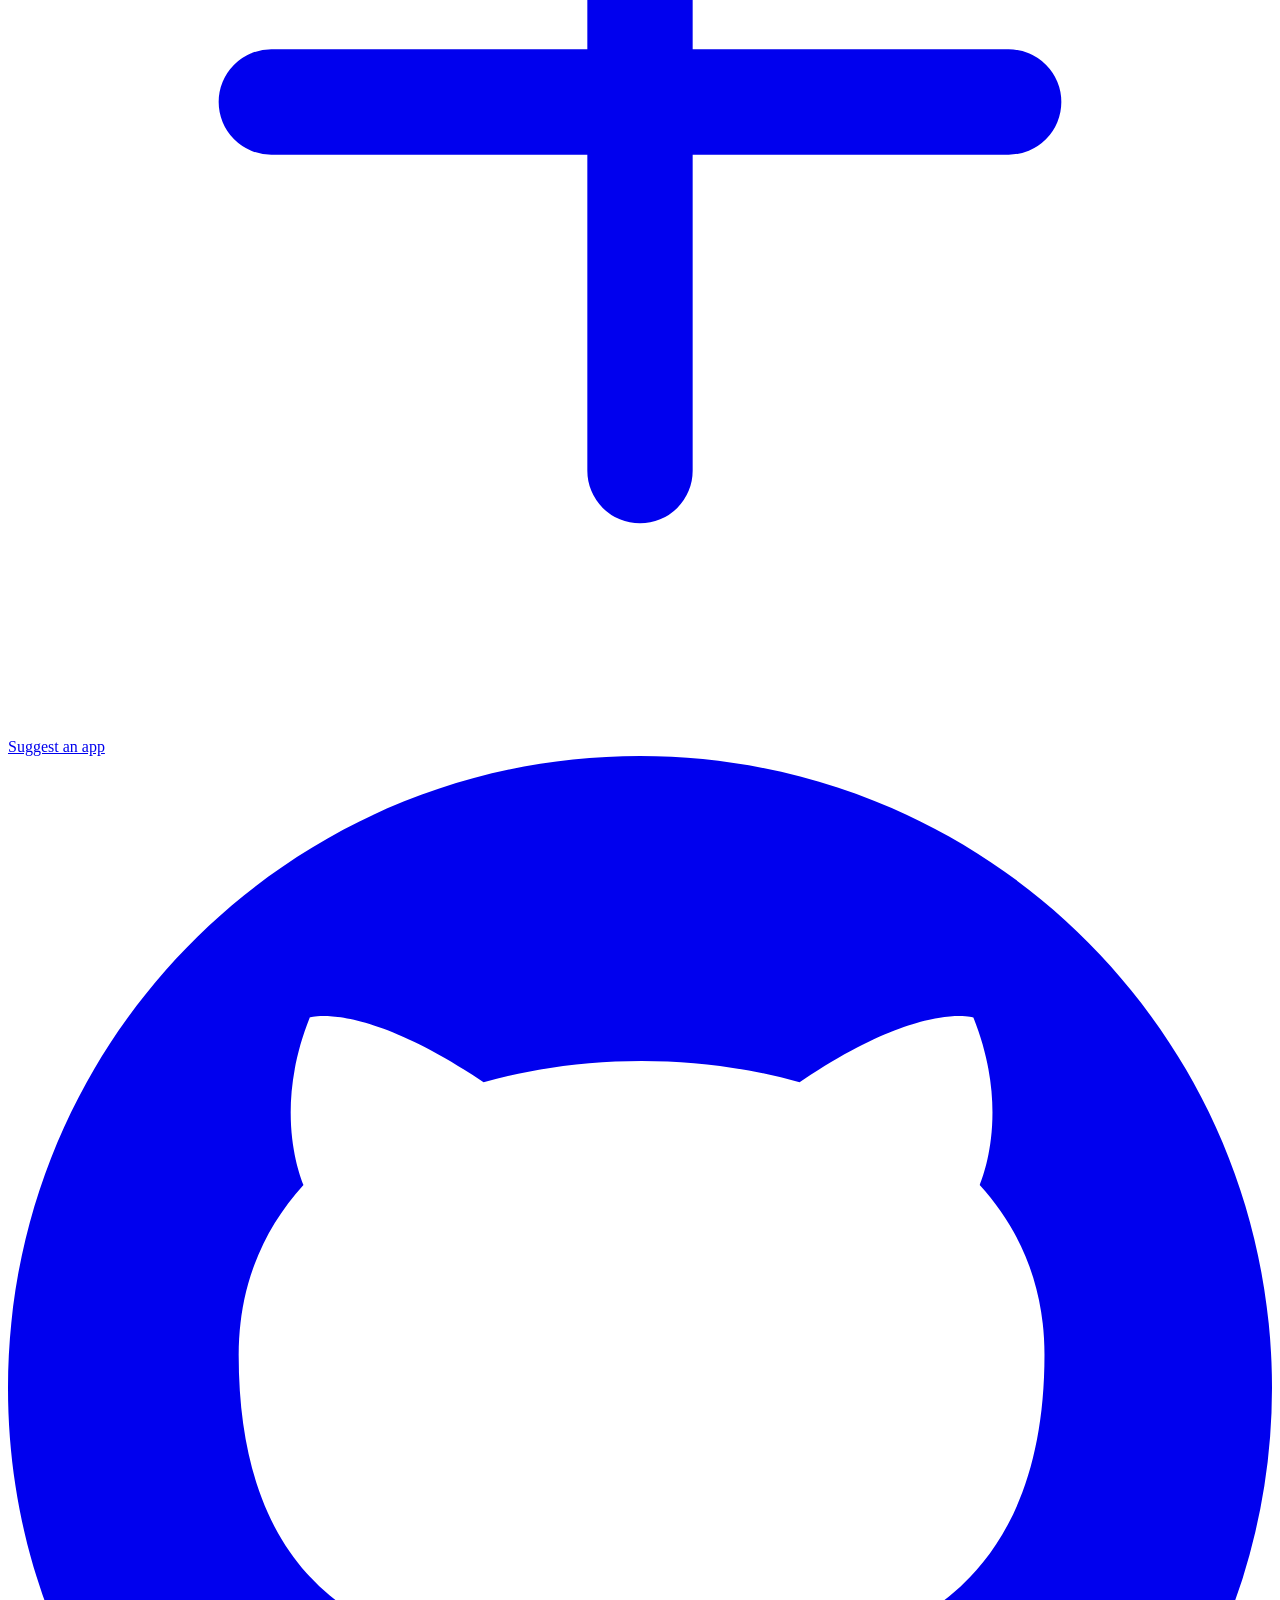
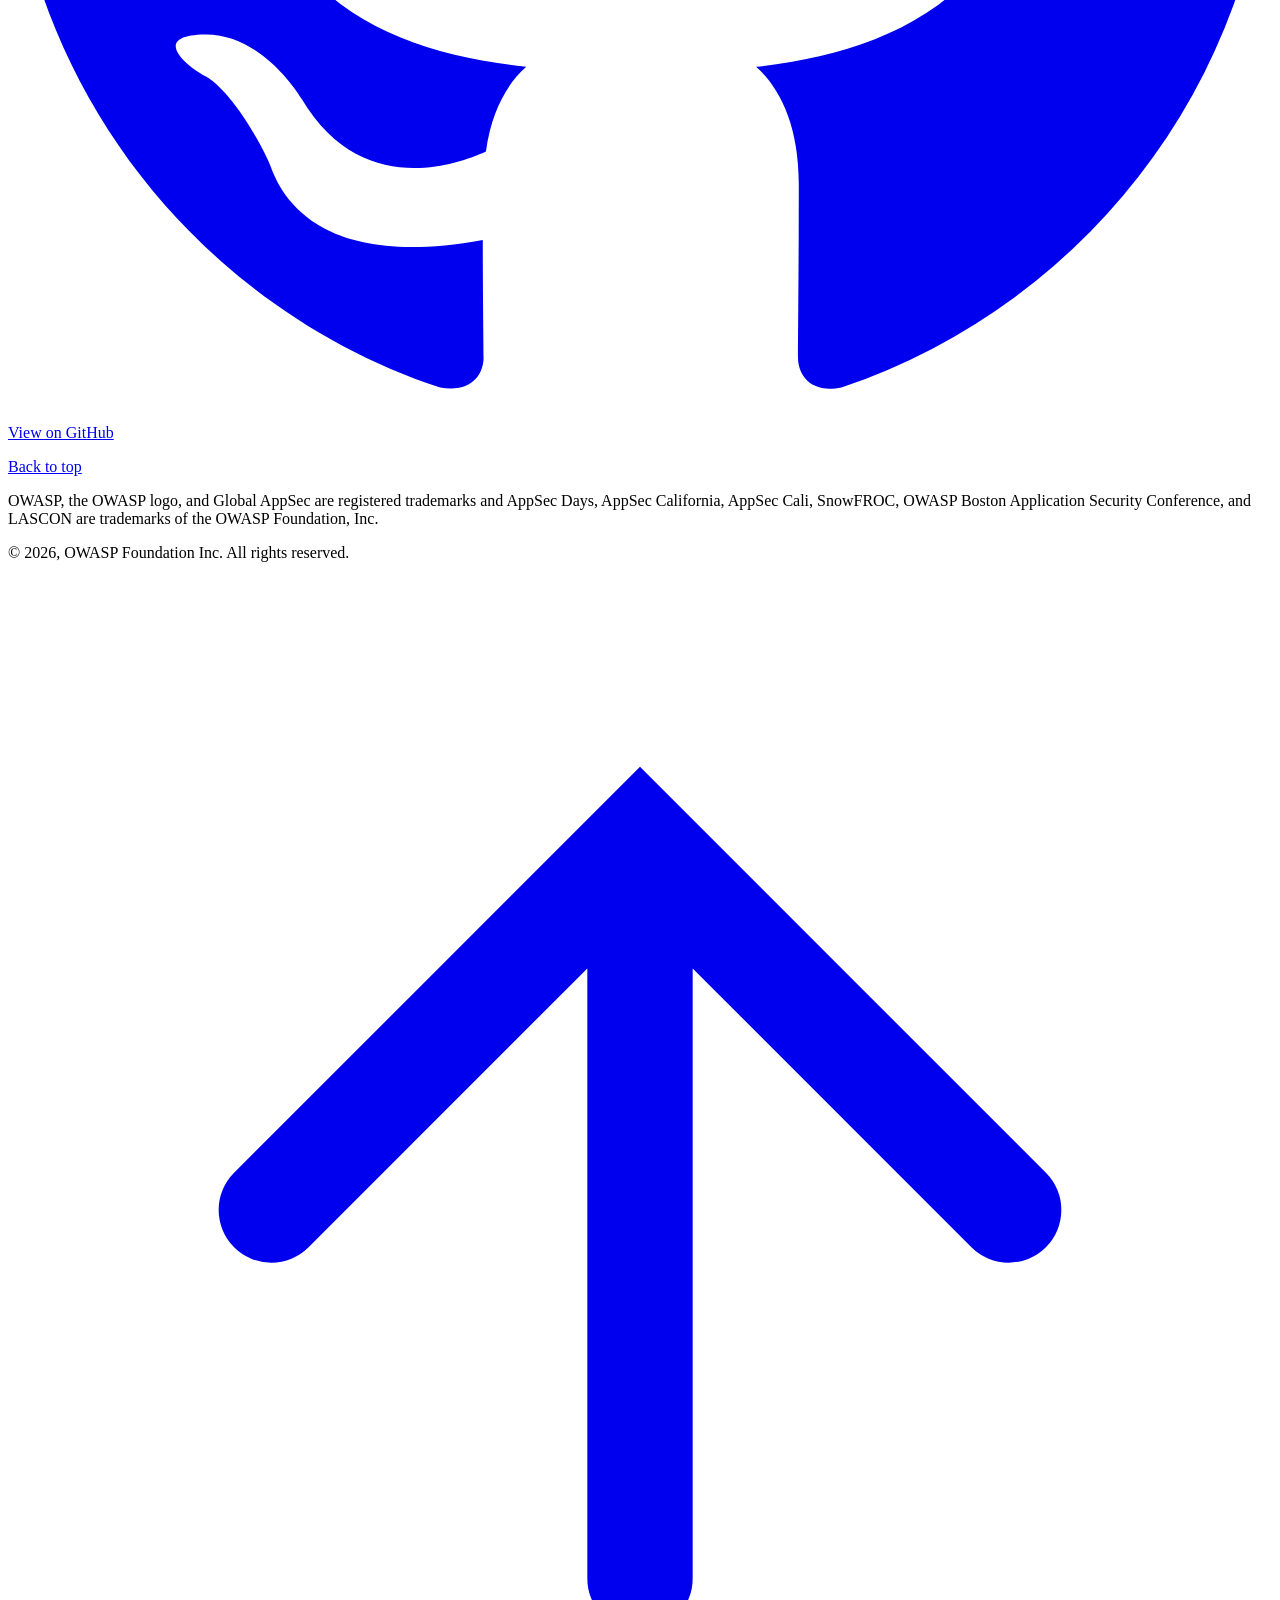
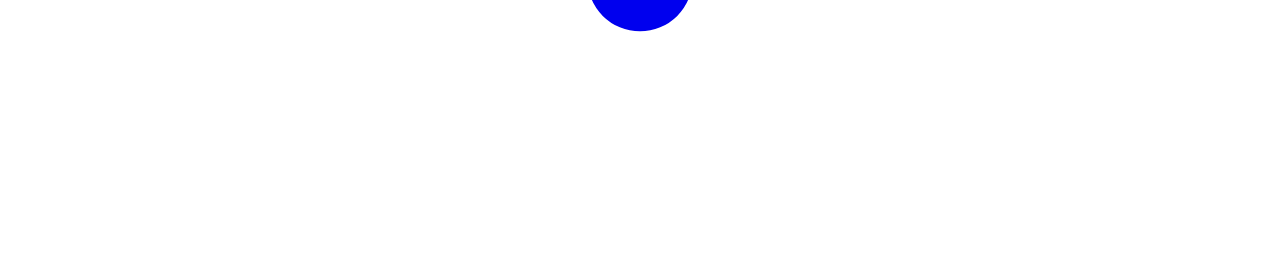
==== commit 162c0d98: "build static app pages and schema.org JSON-LD pipeline Replace hash-routed app details with a stdlib" ====
--- a/app/index.html
+++ b/app/index.html
@@ -3,93 +3,117 @@
 <head>
   <meta charset="UTF-8">
   <meta name="viewport" content="width=device-width, initial-scale=1.0">
-  <title>App - OWASP VWAD</title>
+  <title>Redirecting - OWASP VWAD</title>
+  <meta name="robots" content="noindex,follow">
   <base href="../">
-  <script>(function(){var path=window.location.pathname||'/';var basePath;if(path.match(/\/app\/?$/)){basePath=path.replace(/\/app\/?$/,'').replace(/\/$/,'')||'';}else if(path.indexOf('/app/')!==-1&&path.indexOf('app.html')===-1){basePath=path.split('/app/')[0].replace(/\/$/,'')||'';}else{basePath=path.endsWith('/')?path.slice(0,-1):path.replace(/\/[^/]*$/,'');}window.VWAD_BASE=(basePath===''||basePath==='/')?'':basePath;})();</script>
   <script>(function(){var t;try{t=localStorage.getItem('vwad-theme');}catch(e){}var effective;if(!t||t==='system'){effective=window.matchMedia&&matchMedia('(prefers-color-scheme:dark)').matches?'dark':'light';}else{effective=t;}document.documentElement.setAttribute('data-theme',effective);})();</script>
-  <link rel="stylesheet" href="css/site.css?v=8">
+  <link rel="stylesheet" href="css/base.css?v=10">
+  <link rel="stylesheet" href="css/shell.css?v=10">
+  <link rel="stylesheet" href="css/buttons.css?v=10">
+  <link rel="stylesheet" href="css/pills.css?v=10">
+  <link rel="stylesheet" href="css/app-detail.css?v=10">
+  <link rel="stylesheet" href="css/footer.css?v=10">
+  <link rel="stylesheet" href="css/pages/app.css?v=10">
   <link rel="preconnect" href="https://fonts.googleapis.com">
   <link rel="preconnect" href="https://fonts.gstatic.com" crossorigin>
   <link href="https://fonts.googleapis.com/css2?family=Barlow:wght@400;500;600;700&family=Poppins:wght@400;500;600;700&display=swap&v=10" rel="stylesheet">
 </head>
-<body id="top">
+<body id="top" class="page-app">
   <a href="#main-content" class="skip-link">Skip to main content</a>
   <header class="site-header">
     <div class="container container-wide header-inner">
       <div class="header-left">
         <a href="./" class="header-brand" aria-label="VWAD home">
-        <span class="logo logo-wasp logo-foundation">
-          <svg class="owasp-logo header-logo" viewBox="0 0 40 40" preserveAspectRatio="xMidYMid meet" role="img" aria-labelledby="owasp-wasp-header" xmlns="http://www.w3.org/2000/svg"><title id="owasp-wasp-header">OWASP wasp</title><g clip-path="url(#clip0_header)"><path d="M16.7029 0.219813C14.7688 0.571462 13.0106 1.15754 11.1791 2.05132C5.69925 4.73263 1.86042 9.5971 0.409874 15.7363C0.146138 16.8498 0.0875295 17.5385 0.0875295 19.8535C0.0728775 22.2564 0.116834 22.8425 0.409874 24.1759C1.23039 27.8535 2.88606 30.9451 5.47947 33.6704C8.48313 36.8059 12.2194 38.8425 16.4831 39.6484C18.4319 40.0293 21.8897 39.9854 23.8384 39.5751C29.2157 38.4469 33.7139 35.4286 36.6883 30.9451C38.8421 27.7216 39.8091 24.674 39.9557 20.6594C40.0729 17.2015 39.5161 14.4616 38.1095 11.5019C35.2231 5.43593 29.8604 1.37732 23.1645 0.219813C21.6406 -0.058575 18.1974 -0.043923 16.7029 0.219813ZM22.7835 3.44326C29.0692 4.4689 34.3146 9.12824 36.1022 15.2528C38.3732 23.1356 34.6956 31.4433 27.3403 35.0183C23.6626 36.8059 19.5601 37.1868 15.5308 36.1173C9.7139 34.5495 5.11317 29.7876 3.64797 23.8242C3.26702 22.2271 3.13515 19.4286 3.36958 17.6997C4.10218 12.2491 7.56006 7.4286 12.5271 4.93776C13.8018 4.30773 16.0729 3.57512 17.3183 3.3993C18.7835 3.17952 21.3476 3.20882 22.7835 3.44326Z" fill="#ffffff"/><path id="wasp-wings" d="M27.1058 7.7949C27.1058 7.88282 27.2524 8.26377 27.4135 8.61542C27.6919 9.17219 27.7066 9.33337 27.5601 9.83153C27.3989 10.3883 27.3696 10.403 27.0619 10.1832C26.5051 9.78758 26.0802 9.90479 25.3183 10.7107C24.615 11.4286 24.5857 11.4726 24.6443 12.2052L24.6883 12.9671H23.941C23.2524 12.9817 23.1791 12.9524 22.8568 12.4542C22.5637 12.0147 22.5198 11.7803 22.5491 10.8718C22.5784 9.84619 22.4026 9.43593 22.2121 10.1539C21.963 11.1649 21.9483 12.1172 22.1828 12.5715C22.3146 12.8352 22.3586 13.0403 22.2853 13.0403C21.9483 13.0403 21.5381 12.4396 21.245 11.5312C20.9373 10.5641 20.6443 10.2418 20.6736 10.8718C20.6736 11.0623 20.7908 11.6484 20.9227 12.1759C21.2304 13.348 21.1132 13.3627 20.0582 12.2638C19.2524 11.4286 18.9593 11.4286 19.5308 12.2638C20.1315 13.1575 20.571 13.5531 21.3036 13.8315C22.3879 14.2418 22.0949 14.3297 20.5857 14.0513C16.1315 13.1868 14.1388 12.9817 10.0069 12.9817C6.53442 12.9671 5.99229 12.9964 5.78716 13.2015C5.56738 13.4213 5.59669 13.4799 6.16812 13.9634C6.84211 14.5495 8.19009 15.3846 9.64064 16.1026C10.8128 16.6887 12.7762 17.1575 14.1388 17.1722C15.0912 17.1868 15.2963 17.1282 15.941 16.7326C16.8934 16.1466 17.4355 16.0147 19.5015 15.8242C21.8751 15.6191 21.9044 15.6191 22.0949 16.044C22.2707 16.4103 22.256 16.4249 21.7725 16.337C21.4209 16.2638 21.0692 16.3224 20.5857 16.5422C19.0326 17.2308 16.3952 19.7803 14.93 22.022C13.9923 23.4286 11.7505 27.7803 11.8824 27.9121C12.0289 28.0586 16.3806 25.7876 17.8897 24.7766C18.9593 24.0733 19.8971 23.2674 21.0253 22.0953C22.8421 20.2345 23.4868 19.1942 23.4721 18.2271C23.4721 17.6118 23.4721 17.6118 23.8238 17.7583C24.0143 17.8462 24.1754 17.9927 24.1754 18.0806C24.1754 18.1685 24.0729 19.2674 23.941 20.5129C23.7359 22.6374 23.6919 22.8425 23.2231 23.6191C22.5784 24.718 22.4905 25.4066 22.7835 27.1795C22.974 28.3663 23.1645 28.9524 23.7945 30.2564C24.615 31.9268 25.8165 33.7729 26.2707 34.0513C26.637 34.2857 26.7689 33.9927 26.9007 32.674C27.1645 29.8755 26.7395 24.6447 25.8751 19.7803C25.6846 18.696 25.5381 17.7876 25.5674 17.7583C25.582 17.7436 25.7872 18.0953 26.0216 18.5641C26.3146 19.1356 26.7102 19.6191 27.2524 20.0586C28.2487 20.8645 28.4831 20.5861 27.5161 19.707C26.4319 18.7253 26.4905 18.6081 27.9264 18.9451C29.7286 19.37 29.8458 19.0183 28.0875 18.4909C27.4868 18.3151 27.1352 18.1099 26.93 17.8315C26.593 17.3773 26.6077 17.3627 27.2963 17.6557C27.7359 17.8315 28.0143 17.8462 28.9373 17.7143C29.5381 17.6264 30.0363 17.4945 30.0363 17.4213C30.0363 17.348 29.5381 17.2894 28.9373 17.2894C28.0436 17.2894 27.7359 17.2308 27.3403 16.9671C26.8714 16.6594 26.8421 16.5861 26.8421 15.8828L26.8568 15.1209L27.3403 15.1942C28.1022 15.3114 28.5564 15.1356 29.245 14.403C29.9483 13.6704 30.0509 13.2015 29.6113 12.7619C29.333 12.4835 29.333 12.4689 29.7725 12.3224C30.4172 12.0879 30.6956 12.1172 31.3842 12.4689C31.7505 12.6594 32.0289 12.718 32.1168 12.6301C32.278 12.4689 30.8861 11.7216 30.4465 11.7216C30.3 11.7216 29.9337 11.8242 29.6113 11.9561L29.0253 12.1905L27.604 10.7693L27.8678 10.1832C28.2047 9.40663 28.2047 9.27476 27.7505 8.38099C27.3989 7.66304 27.1058 7.3993 27.1058 7.7949Z" fill="#ffffff"/></g><defs><clipPath id="clip0_header"><rect width="40" height="40" fill="white"/></clipPath></defs></svg>
-        </span>
-        <span class="header-brand-name">
-          <svg class="vwad-wordmark" viewBox="0 0 72 40" preserveAspectRatio="xMidYMid meet" role="img" aria-hidden="true" xmlns="http://www.w3.org/2000/svg"><text x="2" y="28" font-family="Barlow, sans-serif" font-weight="600" font-size="24" fill="currentColor">VWAD</text></svg>
-        </span>
-      </a>
-        <a href="https://github.com/owasp-vwad/owasp-vwad.github.io/issues/new?template=add-vulnerable-app.md" class="header-suggest ext-link" rel="noopener noreferrer" target="_blank" aria-label="Suggest an app or change to the directory (opens in new window)"><span class="header-suggest-icon-wrap"><svg class="icon-plus" viewBox="0 0 24 24" width="22" height="22" aria-hidden="true" fill="none" stroke="currentColor" stroke-width="2" stroke-linecap="round"><path d="M12 5v14M5 12h14"/></svg></span><span class="header-suggest-label" aria-hidden="true">Suggest app</span></a>
+          <span class="logo logo-wasp logo-foundation">
+            <svg class="owasp-logo header-logo" viewBox="0 0 40 40" preserveAspectRatio="xMidYMid meet" role="img" aria-labelledby="owasp-wasp-header" xmlns="http://www.w3.org/2000/svg"><title id="owasp-wasp-header">OWASP wasp</title><g clip-path="url(#clip0_header)"><path d="M16.7029 0.219813C14.7688 0.571462 13.0106 1.15754 11.1791 2.05132C5.69925 4.73263 1.86042 9.5971 0.409874 15.7363C0.146138 16.8498 0.0875295 17.5385 0.0875295 19.8535C0.0728775 22.2564 0.116834 22.8425 0.409874 24.1759C1.23039 27.8535 2.88606 30.9451 5.47947 33.6704C8.48313 36.8059 12.2194 38.8425 16.4831 39.6484C18.4319 40.0293 21.8897 39.9854 23.8384 39.5751C29.2157 38.4469 33.7139 35.4286 36.6883 30.9451C38.8421 27.7216 39.8091 24.674 39.9557 20.6594C40.0729 17.2015 39.5161 14.4616 38.1095 11.5019C35.2231 5.43593 29.8604 1.37732 23.1645 0.219813C21.6406 -0.058575 18.1974 -0.043923 16.7029 0.219813ZM22.7835 3.44326C29.0692 4.4689 34.3146 9.12824 36.1022 15.2528C38.3732 23.1356 34.6956 31.4433 27.3403 35.0183C23.6626 36.8059 19.5601 37.1868 15.5308 36.1173C9.7139 34.5495 5.11317 29.7876 3.64797 23.8242C3.26702 22.2271 3.13515 19.4286 3.36958 17.6997C4.10218 12.2491 7.56006 7.4286 12.5271 4.93776C13.8018 4.30773 16.0729 3.57512 17.3183 3.3993C18.7835 3.17952 21.3476 3.20882 22.7835 3.44326Z" fill="#ffffff"/><path id="wasp-wings" d="M27.1058 7.7949C27.1058 7.88282 27.2524 8.26377 27.4135 8.61542C27.6919 9.17219 27.7066 9.33337 27.5601 9.83153C27.3989 10.3883 27.3696 10.403 27.0619 10.1832C26.5051 9.78758 26.0802 9.90479 25.3183 10.7107C24.615 11.4286 24.5857 11.4726 24.6443 12.2052L24.6883 12.9671H23.941C23.2524 12.9817 23.1791 12.9524 22.8568 12.4542C22.5637 12.0147 22.5198 11.7803 22.5491 10.8718C22.5784 9.84619 22.4026 9.43593 22.2121 10.1539C21.963 11.1649 21.9483 12.1172 22.1828 12.5715C22.3146 12.8352 22.3586 13.0403 22.2853 13.0403C21.9483 13.0403 21.5381 12.4396 21.245 11.5312C20.9373 10.5641 20.6443 10.2418 20.6736 10.8718C20.6736 11.0623 20.7908 11.6484 20.9227 12.1759C21.2304 13.348 21.1132 13.3627 20.0582 12.2638C19.2524 11.4286 18.9593 11.4286 19.5308 12.2638C20.1315 13.1575 20.571 13.5531 21.3036 13.8315C22.3879 14.2418 22.0949 14.3297 20.5857 14.0513C16.1315 13.1868 14.1388 12.9817 10.0069 12.9817C6.53442 12.9671 5.99229 12.9964 5.78716 13.2015C5.56738 13.4213 5.59669 13.4799 6.16812 13.9634C6.84211 14.5495 8.19009 15.3846 9.64064 16.1026C10.8128 16.6887 12.7762 17.1575 14.1388 17.1722C15.0912 17.1868 15.2963 17.1282 15.941 16.7326C16.8934 16.1466 17.4355 16.0147 19.5015 15.8242C21.8751 15.6191 21.9044 15.6191 22.0949 16.044C22.2707 16.4103 22.256 16.4249 21.7725 16.337C21.4209 16.2638 21.0692 16.3224 20.5857 16.5422C19.0326 17.2308 16.3952 19.7803 14.93 22.022C13.9923 23.4286 11.7505 27.7803 11.8824 27.9121C12.0289 28.0586 16.3806 25.7876 17.8897 24.7766C18.9593 24.0733 19.8971 23.2674 21.0253 22.0953C22.8421 20.2345 23.4868 19.1942 23.4721 18.2271C23.4721 17.6118 23.4721 17.6118 23.8238 17.7583C24.0143 17.8462 24.1754 17.9927 24.1754 18.0806C24.1754 18.1685 24.0729 19.2674 23.941 20.5129C23.7359 22.6374 23.6919 22.8425 23.2231 23.6191C22.5784 24.718 22.4905 25.4066 22.7835 27.1795C22.974 28.3663 23.1645 28.9524 23.7945 30.2564C24.615 31.9268 25.8165 33.7729 26.2707 34.0513C26.637 34.2857 26.7689 33.9927 26.9007 32.674C27.1645 29.8755 26.7395 24.6447 25.8751 19.7803C25.6846 18.696 25.5381 17.7876 25.5674 17.7583C25.582 17.7436 25.7872 18.0953 26.0216 18.5641C26.3146 19.1356 26.7102 19.6191 27.2524 20.0586C28.2487 20.8645 28.4831 20.5861 27.5161 19.707C26.4319 18.7253 26.4905 18.6081 27.9264 18.9451C29.7286 19.37 29.8458 19.0183 28.0875 18.4909C27.4868 18.3151 27.1352 18.1099 26.93 17.8315C26.593 17.3773 26.6077 17.3627 27.2963 17.6557C27.7359 17.8315 28.0143 17.8462 28.9373 17.7143C29.5381 17.6264 30.0363 17.4945 30.0363 17.4213C30.0363 17.348 29.5381 17.2894 28.9373 17.2894C28.0436 17.2894 27.7359 17.2308 27.3403 16.9671C26.8714 16.6594 26.8421 16.5861 26.8421 15.8828L26.8568 15.1209L27.3403 15.1942C28.1022 15.3114 28.5564 15.1356 29.245 14.403C29.9483 13.6704 30.0509 13.2015 29.6113 12.7619C29.333 12.4835 29.333 12.4689 29.7725 12.3224C30.4172 12.0879 30.6956 12.1172 31.3842 12.4689C31.7505 12.6594 32.0289 12.718 32.1168 12.6301C32.278 12.4689 30.8861 11.7216 30.4465 11.7216C30.3 11.7216 29.9337 11.8242 29.6113 11.9561L29.0253 12.1905L27.604 10.7693L27.8678 10.1832C28.2047 9.40663 28.2047 9.27476 27.7505 8.38099C27.3989 7.66304 27.1058 7.3993 27.1058 7.7949Z" fill="#ffffff"/></g><defs><clipPath id="clip0_header"><rect width="40" height="40" fill="white"/></clipPath></defs></svg>
+          </span>
+          <span class="header-brand-name">
+            <svg class="vwad-wordmark" viewBox="0 0 72 40" preserveAspectRatio="xMidYMid meet" role="img" aria-hidden="true" xmlns="http://www.w3.org/2000/svg"><text x="2" y="28" font-family="Barlow, sans-serif" font-weight="600" font-size="24" fill="currentColor">VWAD</text></svg>
+          </span>
+        </a>
       </div>
       <div class="header-actions">
         <button type="button" id="theme-toggle" class="theme-toggle" aria-label="Theme: light. Click to switch." title="Theme"><span class="theme-toggle-icon-wrap"><svg class="theme-toggle-icon" viewBox="0 0 24 24" width="22" height="22" aria-hidden="true"><path fill="currentColor" d="M12 3a9 9 0 1 0 9 9c0-.46-.04-.92-.1-1.36a5.389 5.389 0 0 1-4.4 2.26 5.403 5.403 0 0 1-3.14-9.8c-.44-.06-.9-.1-1.36-.1z"/></svg></span><span class="theme-toggle-label" aria-hidden="true">Theme</span></button>
-        <a href="https://owasp.org/" class="ext-link" rel="noopener noreferrer" target="_blank" aria-label="OWASP (external)"><svg class="owasp-wordmark" viewBox="44 0 90 40" preserveAspectRatio="xMidYMid meet" role="img" aria-hidden="true" xmlns="http://www.w3.org/2000/svg"><g clip-path="url(#clip0_owasp_wordmark)"><path d="M47.8384 10.7693C46.4758 11.0183 45.7579 11.326 45.0985 11.9707C44.1168 12.9378 44.0875 13.1575 44.1315 19.6484C44.1754 26.022 44.1461 25.8169 45.1425 26.7839C46.1535 27.7656 48.3806 28.2198 51.5601 28.0879C54.9593 27.9414 56.278 27.414 57.0692 25.8608L57.5088 24.9964V13.6997L57.0985 12.8792C56.4685 11.5898 55.4282 11.0037 53.2597 10.7107C51.7798 10.5055 49.1132 10.5348 47.8384 10.7693ZM53.8311 12.6887C54.2267 12.8499 54.6809 13.1575 54.8568 13.3773C55.1498 13.7876 55.1645 13.9341 55.1645 19.3407C55.1645 24.7473 55.1498 24.8938 54.8568 25.3041C54.3879 25.9194 53.3623 26.2418 51.5014 26.3297C48.7322 26.4616 47.0619 26.0367 46.5637 25.0403C46.3293 24.6008 46.3 24 46.3 19.37C46.3 13.729 46.3293 13.4945 47.1351 12.9671C48.1754 12.2784 52.2927 12.1173 53.8311 12.6887Z" fill="currentColor"/><path d="M87.8384 10.7693C86.4758 11.0183 85.7579 11.326 85.0839 11.9854C84.1168 12.9231 84.1022 13.0843 84.1022 20.9817V27.9854H86.3V21.685H95.2377V27.9854H97.4502L97.4062 20.7619C97.3623 14.0953 97.3476 13.5092 97.0839 12.9231C96.7469 12.1466 95.8531 11.3553 94.9593 11.077C93.3623 10.5495 89.8604 10.3883 87.8384 10.7693ZM93.5088 12.6008C94.2707 12.8205 94.9154 13.4066 95.0912 14.0367C95.1645 14.3297 95.2377 15.7363 95.2377 17.1429V19.707H86.2853L86.3293 16.7766C86.3732 14.2418 86.4025 13.7876 86.637 13.4506C86.9593 12.9964 87.6919 12.6154 88.6297 12.4542C89.4941 12.2931 92.8055 12.3956 93.5088 12.6008Z" fill="currentColor"/><path d="M104.688 10.696C102.622 11.0183 101.523 11.6337 100.923 12.7912C100.674 13.2748 100.6 13.7583 100.542 14.989C100.454 17.0403 100.644 17.729 101.523 18.6081C102.373 19.4579 102.989 19.6484 106.666 20.2198C108.234 20.4689 109.787 20.7326 110.095 20.8205C111.296 21.1429 111.794 22.1685 111.604 23.9561C111.501 24.9231 111.179 25.5678 110.652 25.8462C109.245 26.5641 105.113 26.5641 103.707 25.8462C103.003 25.4799 102.813 25.011 102.725 23.4579L102.637 22.0513H100.586L100.542 23.2088C100.41 26.9158 102.051 28.1319 107.179 28.1319C110.886 28.1319 112.586 27.5165 113.45 25.8608C113.685 25.4066 113.758 24.9231 113.816 23.663C113.89 21.7143 113.729 20.9964 113.011 20.2052C112.131 19.2235 111.619 19.0623 107.56 18.3737C102.769 17.5825 102.666 17.5092 102.74 15.2088C102.783 13.8022 103.003 13.348 103.853 12.8499C104.571 12.4249 106.798 12.2198 108.556 12.4249C110.871 12.674 111.487 13.1722 111.619 14.9304L111.692 15.9707H113.89L113.816 14.7546C113.611 11.663 112.234 10.74 107.619 10.6227C106.49 10.5934 105.172 10.6227 104.688 10.696Z" fill="currentColor"/><path d="M60.659 17.5825C60.659 21.9194 60.7176 24.718 60.8201 25.1868C61.245 27.1649 62.9886 28.1319 66.1388 28.1319C67.9996 28.1319 69.7579 27.5019 70.4319 26.6081L70.6956 26.2711L71.3989 26.9011C72.4392 27.8389 73.245 28.0586 75.5308 28.0586C78.4026 28.0586 79.7505 27.4726 80.4538 25.9194L80.8055 25.1282V10.7693L78.6956 10.6814L78.6516 17.685C78.6077 24.381 78.593 24.7033 78.3146 25.1868C77.8165 26.0367 77.0985 26.3004 75.311 26.3004C73.3916 26.3004 72.5857 25.9927 72.1461 25.1136C71.8824 24.5715 71.8678 24.1173 71.8238 17.6118L71.7798 10.6814L69.6699 10.7693L69.5967 17.8315C69.5234 24.674 69.5088 24.8938 69.2157 25.3041C68.6736 26.0513 67.941 26.3004 66.3 26.3004C64.1022 26.2857 63.3549 25.9194 63.0179 24.6887C62.9154 24.3077 62.8568 21.7729 62.8568 17.392V10.696H60.659V17.5825Z" fill="currentColor"/><path d="M116.996 10.8718C116.952 10.9744 116.937 14.8572 116.952 19.4872L116.996 27.9121H119.135L119.194 23.077L123.077 23.0037C127.414 22.9011 127.824 22.8279 128.923 21.8755C130.11 20.8645 130.183 20.5861 130.183 16.9231V13.6997L129.743 12.9085C129.26 12.0147 128.468 11.4286 127.252 11.033C126.241 10.7107 117.113 10.5495 116.996 10.8718ZM126.74 12.9231C127.223 13.1722 127.487 13.4359 127.736 13.9194C128.029 14.5055 128.058 14.7693 128.058 16.9378C128.058 19.1063 128.029 19.3407 127.721 19.9268C127.106 21.0843 126.784 21.1722 122.681 21.2162L119.12 21.2601V12.6008H122.608C125.934 12.6008 126.124 12.6154 126.74 12.9231Z" fill="currentColor"/><path d="M128.864 28.2638C127.853 28.8792 127.472 29.5971 127.472 30.8425C127.472 31.7949 127.648 32.3224 128.175 32.8645C128.762 33.4945 129.274 33.6997 130.183 33.6997C131.091 33.6997 131.604 33.4945 132.19 32.8645C132.718 32.3224 132.893 31.7949 132.893 30.8425C132.893 30.403 132.82 29.8755 132.732 29.6411C132.542 29.1429 131.926 28.4689 131.399 28.1905C130.813 27.8828 129.406 27.9268 128.864 28.2638ZM131.516 29.0257C132.073 29.5385 132.307 30.0806 132.307 30.8425C132.307 31.6484 132.044 32.2052 131.428 32.7326C130.769 33.2748 129.597 33.2748 128.937 32.7326C128.322 32.2052 128.058 31.6484 128.058 30.8425C128.058 30.0367 128.322 29.4799 128.967 28.9378C129.392 28.5861 129.523 28.5422 130.285 28.6008C130.93 28.6447 131.223 28.7473 131.516 29.0257Z" fill="currentColor"/><path d="M129.084 30.8425C129.084 32.4249 129.099 32.5275 129.377 32.5275C129.626 32.5275 129.67 32.4249 129.67 31.8535C129.67 31.2235 129.699 31.1795 130.007 31.2674C130.183 31.3114 130.373 31.3553 130.432 31.3553C130.49 31.3553 130.593 31.6191 130.637 31.9414C130.725 32.4396 130.783 32.5275 131.091 32.5275C131.428 32.5275 131.443 32.4982 131.34 31.8242C131.296 31.4433 131.179 31.0623 131.106 30.9597C131.033 30.8572 131.033 30.7546 131.135 30.696C131.208 30.652 131.282 30.3883 131.282 30.1246C131.282 29.4213 130.915 29.1575 129.919 29.1575H129.084V30.8425ZM130.227 29.8315C130.842 30.0074 130.505 30.6081 129.787 30.6227C129.714 30.6227 129.67 30.4176 129.67 30.1832C129.67 29.7143 129.699 29.6997 130.227 29.8315Z" fill="currentColor"/></g><defs><clipPath id="clip0_owasp_wordmark"><rect width="132.894" height="40" fill="white"/></clipPath></defs></svg><span class="sr-only"> (opens in new window)</span></a>
       </div>
     </div>
   </header>
+
   <header class="project-header">
     <div class="container container-wide">
       <div class="project-header-top">
         <h1 class="project-title">OWASP Vulnerable Web Applications Directory</h1>
-        <p class="project-subtitle">An OWASP lab project</p>
+        <p class="project-subtitle">Compatibility redirect</p>
       </div>
-      <p class="project-tagline">A comprehensive registry of known vulnerable web and mobile applications for legal security testing and training.</p>
+      <p class="project-tagline">Old VWAD app URLs redirect to the new dedicated application pages.</p>
     </div>
   </header>
 
   <main id="main-content" class="site-main">
-    <div id="app-view" class="container app-view hidden"></div>
-    <div id="no-slug" class="container not-found hidden">
-      <h1>Select an application</h1>
+    <div class="container not-found" id="compat-status">
+      <h1>Redirecting…</h1>
+      <p id="compat-message">Looking for the requested application page.</p>
       <p><a href="./">Browse the directory</a></p>
     </div>
-    <div id="loading" class="container loading">Loading…</div>
   </main>
-
-  <footer id="page-end" class="site-footer">
-    <div class="footer-inner">
-      <div class="footer-standalone">
-        <a href="https://owasp.org/" class="footer-logo ext-link" rel="noopener noreferrer" aria-label="OWASP Foundation (external)"><img src="images/logos/owasp-logo-footer.svg" alt="OWASP Foundation" width="213" height="64" loading="lazy"></a>
-        <p class="footer-tagline">An OWASP Foundation project. <a href="https://owasp.org/" class="ext-link" rel="noopener noreferrer">About OWASP</a></p>
-        <div class="footer-buttons">
-          <a href="https://github.com/owasp-vwad/owasp-vwad.github.io/issues/new?template=add-vulnerable-app.md" class="btn btn-primary btn-suggest btn-suggest--footer ext-link" rel="noopener noreferrer" target="_blank" aria-label="Suggest an app or change to the directory (opens in new window)"><svg class="icon-plus" aria-hidden="true" viewBox="0 0 24 24" fill="none" stroke="currentColor" stroke-width="2" stroke-linecap="round"><path d="M12 5v14M5 12h14"/></svg> Suggest an app</a>
-          <a href="https://github.com/owasp-vwad/owasp-vwad.github.io" class="btn btn-primary btn-github btn-github--footer ext-link" rel="noopener noreferrer" target="_blank" aria-label="View on GitHub (opens in new window)"><svg class="icon-github" aria-hidden="true" viewBox="0 0 16 16" fill="currentColor"><path d="M8 0C3.58 0 0 3.58 0 8c0 3.54 2.29 6.53 5.47 7.59.4.07.55-.17.55-.38 0-.19-.01-.82-.01-1.49-2.01.37-2.53-.49-2.69-.94-.09-.23-.48-.94-.82-1.13-.28-.15-.68-.52-.01-.53.63-.01 1.08.58 1.23.82.72 1.21 1.87.87 2.33.66.07-.52.28-.87.51-1.07-1.78-.2-3.64-.89-3.64-3.95 0-.87.31-1.59.82-2.15-.08-.2-.36-1.02.08-2.12 0 0 .67-.21 2.2.82.64-.18 1.32-.27 2-.27.68 0 1.36.09 2 .27 1.53-1.04 2.2-.82 2.2-.82.44 1.1.16 1.92.08 2.12.51.56.82 1.27.82 2.15 0 2.97-1.86 3.75-3.65 3.95.29.25.54.73.54 1.48 0 1.07-.01 1.93-.01 2.2 0 .21.15.46.55.38A8.013 8.013 0 0016 8c0-4.42-3.58-8-8-8z"/></svg> View on GitHub</a>
-        </div>
-        <p class="footer-back-to-top"><a href="#top" class="footer-back-to-top-link">Back to top</a></p>
-      </div>
-      <div class="footer-bottom">
-        <p class="footer-legal">OWASP, the OWASP logo, and Global AppSec are registered trademarks and AppSec Days, AppSec California, AppSec Cali, SnowFROC, OWASP Boston Application Security Conference, and LASCON are trademarks of the OWASP Foundation, Inc.</p>
-        <p class="footer-copy">© 2026, OWASP Foundation Inc. All rights reserved.</p>
-      </div>
-    </div>
-  </footer>
-
-  <a href="#top" id="back-to-top" class="back-to-top" aria-label="Back to top" title="Back to top"><svg class="back-to-top-icon" viewBox="0 0 24 24" fill="none" stroke="currentColor" stroke-width="2" stroke-linecap="round" aria-hidden="true"><path d="M12 19V5M5 12l7-7 7 7"/></svg></a>
 
   <script src="js/app.js?v=1"></script>
   <script src="js/theme.js?v=1"></script>
   <script>
     (function () {
-      function getSlug() {
-        var hash = (location.hash || '').replace(/^#/, '');
-        if (hash) return hash;
-        var params = new URLSearchParams(location.search);
-        return params.get('slug') || params.get('name') || '';
+      var statusEl = document.getElementById('compat-status');
+      var messageEl = document.getElementById('compat-message');
+
+      function setMessage(title, message) {
+        if (!statusEl) return;
+        var heading = statusEl.querySelector('h1');
+        if (heading) heading.textContent = title;
+        if (messageEl) messageEl.textContent = message;
       }
-      window.VWAD.getPathSlug = function () { return getSlug(); };
-    })();
-  </script>
-  <script src="js/app-viewer.js?v=1"></script>
-  <script>
-    (function () {
-      window.addEventListener('hashchange', function () {
-        location.reload();
+
+      function redirectTo(url) {
+        window.location.replace(url);
+      }
+
+      function redirectToHome() {
+        redirectTo(window.VWAD.getHomeUrl());
+      }
+
+      function redirectToSlug(slug) {
+        if (!slug) {
+          redirectToHome();
+          return;
+        }
+        redirectTo(window.VWAD.getAppUrl({ _slug: slug }));
+      }
+
+      function getLegacyTarget() {
+        var hash = (window.location.hash || '').replace(/^#/, '').trim();
+        if (hash) return { kind: 'slug', value: hash };
+        var params = new URLSearchParams(window.location.search || '');
+        if (params.get('slug')) return { kind: 'slug', value: params.get('slug').trim() };
+        if (params.get('name')) return { kind: 'name', value: params.get('name').trim() };
+        return null;
+      }
+
+      var target = getLegacyTarget();
+      if (!target) {
+        redirectToHome();
+        return;
+      }
+
+      if (target.kind === 'slug') {
+        redirectToSlug(target.value);
+        return;
+      }
+
+      window.VWAD.getAppByName(target.value).then(function (app) {
+        if (app && app._slug) {
+          redirectTo(window.VWAD.getAppUrl(app));
+          return;
+        }
+        setMessage('Application not found', 'No exact VWAD app match was found for the requested legacy URL.');
+      }).catch(function () {
+        setMessage('Redirect failed', 'The legacy application URL could not be resolved automatically.');
       });
     })();
   </script>
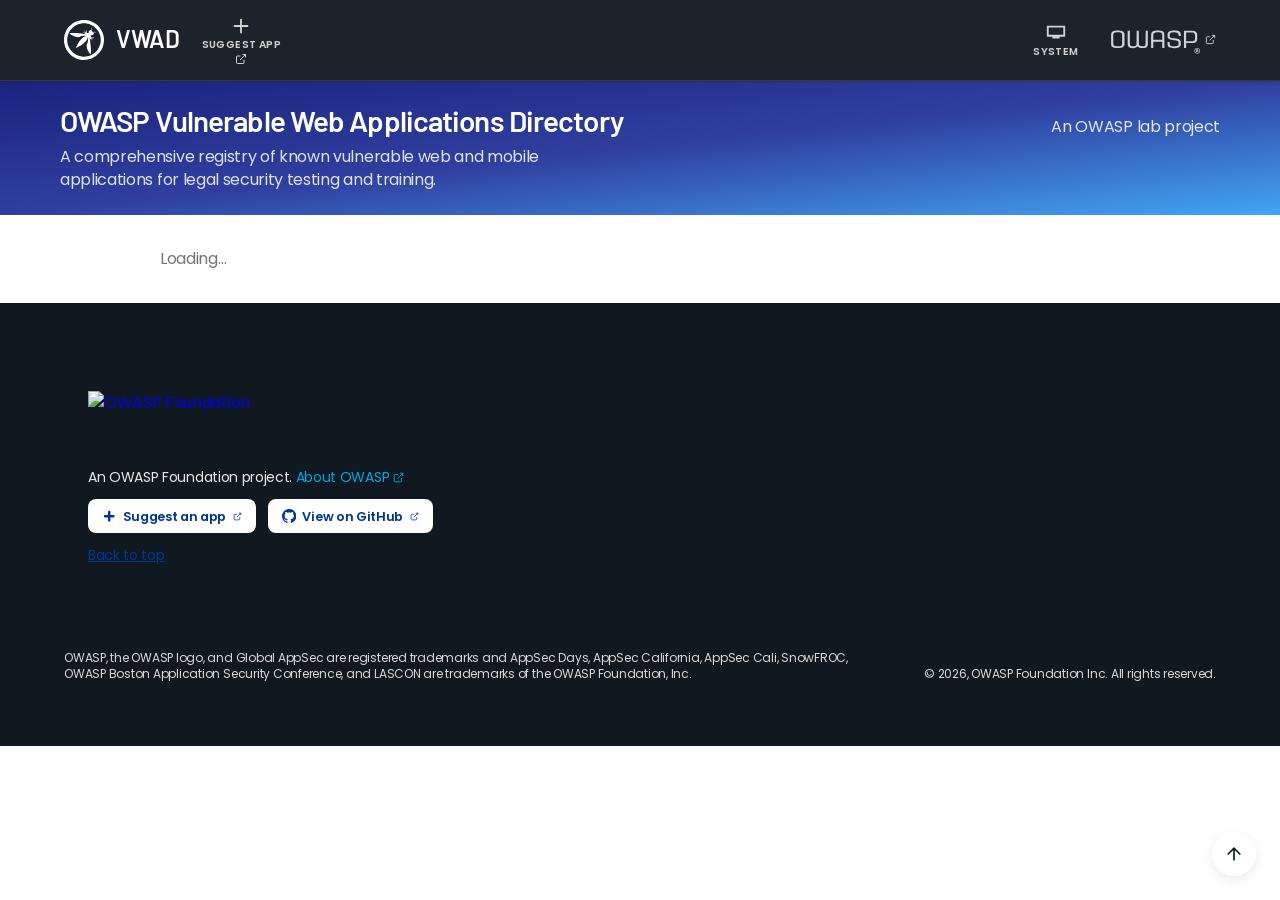
==== commit d62ac3fe: "break up the monolithic site stylesheet Split the old single css/site.css into smaller shared and pa" ====
--- a/app/index.html
+++ b/app/index.html
@@ -3,9 +3,9 @@
 <head>
   <meta charset="UTF-8">
   <meta name="viewport" content="width=device-width, initial-scale=1.0">
-  <title>Redirecting - OWASP VWAD</title>
-  <meta name="robots" content="noindex,follow">
+  <title>App - OWASP VWAD</title>
   <base href="../">
+  <script>(function(){var path=window.location.pathname||'/';var basePath;if(path.match(/\/app\/?$/)){basePath=path.replace(/\/app\/?$/,'').replace(/\/$/,'')||'';}else if(path.indexOf('/app/')!==-1&&path.indexOf('app.html')===-1){basePath=path.split('/app/')[0].replace(/\/$/,'')||'';}else{basePath=path.endsWith('/')?path.slice(0,-1):path.replace(/\/[^/]*$/,'');}window.VWAD_BASE=(basePath===''||basePath==='/')?'':basePath;})();</script>
   <script>(function(){var t;try{t=localStorage.getItem('vwad-theme');}catch(e){}var effective;if(!t||t==='system'){effective=window.matchMedia&&matchMedia('(prefers-color-scheme:dark)').matches?'dark':'light';}else{effective=t;}document.documentElement.setAttribute('data-theme',effective);})();</script>
   <link rel="stylesheet" href="css/base.css?v=10">
   <link rel="stylesheet" href="css/shell.css?v=10">
@@ -24,96 +24,78 @@
     <div class="container container-wide header-inner">
       <div class="header-left">
         <a href="./" class="header-brand" aria-label="VWAD home">
-          <span class="logo logo-wasp logo-foundation">
-            <svg class="owasp-logo header-logo" viewBox="0 0 40 40" preserveAspectRatio="xMidYMid meet" role="img" aria-labelledby="owasp-wasp-header" xmlns="http://www.w3.org/2000/svg"><title id="owasp-wasp-header">OWASP wasp</title><g clip-path="url(#clip0_header)"><path d="M16.7029 0.219813C14.7688 0.571462 13.0106 1.15754 11.1791 2.05132C5.69925 4.73263 1.86042 9.5971 0.409874 15.7363C0.146138 16.8498 0.0875295 17.5385 0.0875295 19.8535C0.0728775 22.2564 0.116834 22.8425 0.409874 24.1759C1.23039 27.8535 2.88606 30.9451 5.47947 33.6704C8.48313 36.8059 12.2194 38.8425 16.4831 39.6484C18.4319 40.0293 21.8897 39.9854 23.8384 39.5751C29.2157 38.4469 33.7139 35.4286 36.6883 30.9451C38.8421 27.7216 39.8091 24.674 39.9557 20.6594C40.0729 17.2015 39.5161 14.4616 38.1095 11.5019C35.2231 5.43593 29.8604 1.37732 23.1645 0.219813C21.6406 -0.058575 18.1974 -0.043923 16.7029 0.219813ZM22.7835 3.44326C29.0692 4.4689 34.3146 9.12824 36.1022 15.2528C38.3732 23.1356 34.6956 31.4433 27.3403 35.0183C23.6626 36.8059 19.5601 37.1868 15.5308 36.1173C9.7139 34.5495 5.11317 29.7876 3.64797 23.8242C3.26702 22.2271 3.13515 19.4286 3.36958 17.6997C4.10218 12.2491 7.56006 7.4286 12.5271 4.93776C13.8018 4.30773 16.0729 3.57512 17.3183 3.3993C18.7835 3.17952 21.3476 3.20882 22.7835 3.44326Z" fill="#ffffff"/><path id="wasp-wings" d="M27.1058 7.7949C27.1058 7.88282 27.2524 8.26377 27.4135 8.61542C27.6919 9.17219 27.7066 9.33337 27.5601 9.83153C27.3989 10.3883 27.3696 10.403 27.0619 10.1832C26.5051 9.78758 26.0802 9.90479 25.3183 10.7107C24.615 11.4286 24.5857 11.4726 24.6443 12.2052L24.6883 12.9671H23.941C23.2524 12.9817 23.1791 12.9524 22.8568 12.4542C22.5637 12.0147 22.5198 11.7803 22.5491 10.8718C22.5784 9.84619 22.4026 9.43593 22.2121 10.1539C21.963 11.1649 21.9483 12.1172 22.1828 12.5715C22.3146 12.8352 22.3586 13.0403 22.2853 13.0403C21.9483 13.0403 21.5381 12.4396 21.245 11.5312C20.9373 10.5641 20.6443 10.2418 20.6736 10.8718C20.6736 11.0623 20.7908 11.6484 20.9227 12.1759C21.2304 13.348 21.1132 13.3627 20.0582 12.2638C19.2524 11.4286 18.9593 11.4286 19.5308 12.2638C20.1315 13.1575 20.571 13.5531 21.3036 13.8315C22.3879 14.2418 22.0949 14.3297 20.5857 14.0513C16.1315 13.1868 14.1388 12.9817 10.0069 12.9817C6.53442 12.9671 5.99229 12.9964 5.78716 13.2015C5.56738 13.4213 5.59669 13.4799 6.16812 13.9634C6.84211 14.5495 8.19009 15.3846 9.64064 16.1026C10.8128 16.6887 12.7762 17.1575 14.1388 17.1722C15.0912 17.1868 15.2963 17.1282 15.941 16.7326C16.8934 16.1466 17.4355 16.0147 19.5015 15.8242C21.8751 15.6191 21.9044 15.6191 22.0949 16.044C22.2707 16.4103 22.256 16.4249 21.7725 16.337C21.4209 16.2638 21.0692 16.3224 20.5857 16.5422C19.0326 17.2308 16.3952 19.7803 14.93 22.022C13.9923 23.4286 11.7505 27.7803 11.8824 27.9121C12.0289 28.0586 16.3806 25.7876 17.8897 24.7766C18.9593 24.0733 19.8971 23.2674 21.0253 22.0953C22.8421 20.2345 23.4868 19.1942 23.4721 18.2271C23.4721 17.6118 23.4721 17.6118 23.8238 17.7583C24.0143 17.8462 24.1754 17.9927 24.1754 18.0806C24.1754 18.1685 24.0729 19.2674 23.941 20.5129C23.7359 22.6374 23.6919 22.8425 23.2231 23.6191C22.5784 24.718 22.4905 25.4066 22.7835 27.1795C22.974 28.3663 23.1645 28.9524 23.7945 30.2564C24.615 31.9268 25.8165 33.7729 26.2707 34.0513C26.637 34.2857 26.7689 33.9927 26.9007 32.674C27.1645 29.8755 26.7395 24.6447 25.8751 19.7803C25.6846 18.696 25.5381 17.7876 25.5674 17.7583C25.582 17.7436 25.7872 18.0953 26.0216 18.5641C26.3146 19.1356 26.7102 19.6191 27.2524 20.0586C28.2487 20.8645 28.4831 20.5861 27.5161 19.707C26.4319 18.7253 26.4905 18.6081 27.9264 18.9451C29.7286 19.37 29.8458 19.0183 28.0875 18.4909C27.4868 18.3151 27.1352 18.1099 26.93 17.8315C26.593 17.3773 26.6077 17.3627 27.2963 17.6557C27.7359 17.8315 28.0143 17.8462 28.9373 17.7143C29.5381 17.6264 30.0363 17.4945 30.0363 17.4213C30.0363 17.348 29.5381 17.2894 28.9373 17.2894C28.0436 17.2894 27.7359 17.2308 27.3403 16.9671C26.8714 16.6594 26.8421 16.5861 26.8421 15.8828L26.8568 15.1209L27.3403 15.1942C28.1022 15.3114 28.5564 15.1356 29.245 14.403C29.9483 13.6704 30.0509 13.2015 29.6113 12.7619C29.333 12.4835 29.333 12.4689 29.7725 12.3224C30.4172 12.0879 30.6956 12.1172 31.3842 12.4689C31.7505 12.6594 32.0289 12.718 32.1168 12.6301C32.278 12.4689 30.8861 11.7216 30.4465 11.7216C30.3 11.7216 29.9337 11.8242 29.6113 11.9561L29.0253 12.1905L27.604 10.7693L27.8678 10.1832C28.2047 9.40663 28.2047 9.27476 27.7505 8.38099C27.3989 7.66304 27.1058 7.3993 27.1058 7.7949Z" fill="#ffffff"/></g><defs><clipPath id="clip0_header"><rect width="40" height="40" fill="white"/></clipPath></defs></svg>
-          </span>
-          <span class="header-brand-name">
-            <svg class="vwad-wordmark" viewBox="0 0 72 40" preserveAspectRatio="xMidYMid meet" role="img" aria-hidden="true" xmlns="http://www.w3.org/2000/svg"><text x="2" y="28" font-family="Barlow, sans-serif" font-weight="600" font-size="24" fill="currentColor">VWAD</text></svg>
-          </span>
-        </a>
+        <span class="logo logo-wasp logo-foundation">
+          <svg class="owasp-logo header-logo" viewBox="0 0 40 40" preserveAspectRatio="xMidYMid meet" role="img" aria-labelledby="owasp-wasp-header" xmlns="http://www.w3.org/2000/svg"><title id="owasp-wasp-header">OWASP wasp</title><g clip-path="url(#clip0_header)"><path d="M16.7029 0.219813C14.7688 0.571462 13.0106 1.15754 11.1791 2.05132C5.69925 4.73263 1.86042 9.5971 0.409874 15.7363C0.146138 16.8498 0.0875295 17.5385 0.0875295 19.8535C0.0728775 22.2564 0.116834 22.8425 0.409874 24.1759C1.23039 27.8535 2.88606 30.9451 5.47947 33.6704C8.48313 36.8059 12.2194 38.8425 16.4831 39.6484C18.4319 40.0293 21.8897 39.9854 23.8384 39.5751C29.2157 38.4469 33.7139 35.4286 36.6883 30.9451C38.8421 27.7216 39.8091 24.674 39.9557 20.6594C40.0729 17.2015 39.5161 14.4616 38.1095 11.5019C35.2231 5.43593 29.8604 1.37732 23.1645 0.219813C21.6406 -0.058575 18.1974 -0.043923 16.7029 0.219813ZM22.7835 3.44326C29.0692 4.4689 34.3146 9.12824 36.1022 15.2528C38.3732 23.1356 34.6956 31.4433 27.3403 35.0183C23.6626 36.8059 19.5601 37.1868 15.5308 36.1173C9.7139 34.5495 5.11317 29.7876 3.64797 23.8242C3.26702 22.2271 3.13515 19.4286 3.36958 17.6997C4.10218 12.2491 7.56006 7.4286 12.5271 4.93776C13.8018 4.30773 16.0729 3.57512 17.3183 3.3993C18.7835 3.17952 21.3476 3.20882 22.7835 3.44326Z" fill="#ffffff"/><path id="wasp-wings" d="M27.1058 7.7949C27.1058 7.88282 27.2524 8.26377 27.4135 8.61542C27.6919 9.17219 27.7066 9.33337 27.5601 9.83153C27.3989 10.3883 27.3696 10.403 27.0619 10.1832C26.5051 9.78758 26.0802 9.90479 25.3183 10.7107C24.615 11.4286 24.5857 11.4726 24.6443 12.2052L24.6883 12.9671H23.941C23.2524 12.9817 23.1791 12.9524 22.8568 12.4542C22.5637 12.0147 22.5198 11.7803 22.5491 10.8718C22.5784 9.84619 22.4026 9.43593 22.2121 10.1539C21.963 11.1649 21.9483 12.1172 22.1828 12.5715C22.3146 12.8352 22.3586 13.0403 22.2853 13.0403C21.9483 13.0403 21.5381 12.4396 21.245 11.5312C20.9373 10.5641 20.6443 10.2418 20.6736 10.8718C20.6736 11.0623 20.7908 11.6484 20.9227 12.1759C21.2304 13.348 21.1132 13.3627 20.0582 12.2638C19.2524 11.4286 18.9593 11.4286 19.5308 12.2638C20.1315 13.1575 20.571 13.5531 21.3036 13.8315C22.3879 14.2418 22.0949 14.3297 20.5857 14.0513C16.1315 13.1868 14.1388 12.9817 10.0069 12.9817C6.53442 12.9671 5.99229 12.9964 5.78716 13.2015C5.56738 13.4213 5.59669 13.4799 6.16812 13.9634C6.84211 14.5495 8.19009 15.3846 9.64064 16.1026C10.8128 16.6887 12.7762 17.1575 14.1388 17.1722C15.0912 17.1868 15.2963 17.1282 15.941 16.7326C16.8934 16.1466 17.4355 16.0147 19.5015 15.8242C21.8751 15.6191 21.9044 15.6191 22.0949 16.044C22.2707 16.4103 22.256 16.4249 21.7725 16.337C21.4209 16.2638 21.0692 16.3224 20.5857 16.5422C19.0326 17.2308 16.3952 19.7803 14.93 22.022C13.9923 23.4286 11.7505 27.7803 11.8824 27.9121C12.0289 28.0586 16.3806 25.7876 17.8897 24.7766C18.9593 24.0733 19.8971 23.2674 21.0253 22.0953C22.8421 20.2345 23.4868 19.1942 23.4721 18.2271C23.4721 17.6118 23.4721 17.6118 23.8238 17.7583C24.0143 17.8462 24.1754 17.9927 24.1754 18.0806C24.1754 18.1685 24.0729 19.2674 23.941 20.5129C23.7359 22.6374 23.6919 22.8425 23.2231 23.6191C22.5784 24.718 22.4905 25.4066 22.7835 27.1795C22.974 28.3663 23.1645 28.9524 23.7945 30.2564C24.615 31.9268 25.8165 33.7729 26.2707 34.0513C26.637 34.2857 26.7689 33.9927 26.9007 32.674C27.1645 29.8755 26.7395 24.6447 25.8751 19.7803C25.6846 18.696 25.5381 17.7876 25.5674 17.7583C25.582 17.7436 25.7872 18.0953 26.0216 18.5641C26.3146 19.1356 26.7102 19.6191 27.2524 20.0586C28.2487 20.8645 28.4831 20.5861 27.5161 19.707C26.4319 18.7253 26.4905 18.6081 27.9264 18.9451C29.7286 19.37 29.8458 19.0183 28.0875 18.4909C27.4868 18.3151 27.1352 18.1099 26.93 17.8315C26.593 17.3773 26.6077 17.3627 27.2963 17.6557C27.7359 17.8315 28.0143 17.8462 28.9373 17.7143C29.5381 17.6264 30.0363 17.4945 30.0363 17.4213C30.0363 17.348 29.5381 17.2894 28.9373 17.2894C28.0436 17.2894 27.7359 17.2308 27.3403 16.9671C26.8714 16.6594 26.8421 16.5861 26.8421 15.8828L26.8568 15.1209L27.3403 15.1942C28.1022 15.3114 28.5564 15.1356 29.245 14.403C29.9483 13.6704 30.0509 13.2015 29.6113 12.7619C29.333 12.4835 29.333 12.4689 29.7725 12.3224C30.4172 12.0879 30.6956 12.1172 31.3842 12.4689C31.7505 12.6594 32.0289 12.718 32.1168 12.6301C32.278 12.4689 30.8861 11.7216 30.4465 11.7216C30.3 11.7216 29.9337 11.8242 29.6113 11.9561L29.0253 12.1905L27.604 10.7693L27.8678 10.1832C28.2047 9.40663 28.2047 9.27476 27.7505 8.38099C27.3989 7.66304 27.1058 7.3993 27.1058 7.7949Z" fill="#ffffff"/></g><defs><clipPath id="clip0_header"><rect width="40" height="40" fill="white"/></clipPath></defs></svg>
+        </span>
+        <span class="header-brand-name">
+          <svg class="vwad-wordmark" viewBox="0 0 72 40" preserveAspectRatio="xMidYMid meet" role="img" aria-hidden="true" xmlns="http://www.w3.org/2000/svg"><text x="2" y="28" font-family="Barlow, sans-serif" font-weight="600" font-size="24" fill="currentColor">VWAD</text></svg>
+        </span>
+      </a>
+        <a href="https://github.com/owasp-vwad/owasp-vwad.github.io/issues/new?template=add-vulnerable-app.md" class="header-suggest ext-link" rel="noopener noreferrer" target="_blank" aria-label="Suggest an app or change to the directory (opens in new window)"><span class="header-suggest-icon-wrap"><svg class="icon-plus" viewBox="0 0 24 24" width="22" height="22" aria-hidden="true" fill="none" stroke="currentColor" stroke-width="2" stroke-linecap="round"><path d="M12 5v14M5 12h14"/></svg></span><span class="header-suggest-label" aria-hidden="true">Suggest app</span></a>
       </div>
       <div class="header-actions">
         <button type="button" id="theme-toggle" class="theme-toggle" aria-label="Theme: light. Click to switch." title="Theme"><span class="theme-toggle-icon-wrap"><svg class="theme-toggle-icon" viewBox="0 0 24 24" width="22" height="22" aria-hidden="true"><path fill="currentColor" d="M12 3a9 9 0 1 0 9 9c0-.46-.04-.92-.1-1.36a5.389 5.389 0 0 1-4.4 2.26 5.403 5.403 0 0 1-3.14-9.8c-.44-.06-.9-.1-1.36-.1z"/></svg></span><span class="theme-toggle-label" aria-hidden="true">Theme</span></button>
+        <a href="https://owasp.org/" class="ext-link" rel="noopener noreferrer" target="_blank" aria-label="OWASP (external)"><svg class="owasp-wordmark" viewBox="44 0 90 40" preserveAspectRatio="xMidYMid meet" role="img" aria-hidden="true" xmlns="http://www.w3.org/2000/svg"><g clip-path="url(#clip0_owasp_wordmark)"><path d="M47.8384 10.7693C46.4758 11.0183 45.7579 11.326 45.0985 11.9707C44.1168 12.9378 44.0875 13.1575 44.1315 19.6484C44.1754 26.022 44.1461 25.8169 45.1425 26.7839C46.1535 27.7656 48.3806 28.2198 51.5601 28.0879C54.9593 27.9414 56.278 27.414 57.0692 25.8608L57.5088 24.9964V13.6997L57.0985 12.8792C56.4685 11.5898 55.4282 11.0037 53.2597 10.7107C51.7798 10.5055 49.1132 10.5348 47.8384 10.7693ZM53.8311 12.6887C54.2267 12.8499 54.6809 13.1575 54.8568 13.3773C55.1498 13.7876 55.1645 13.9341 55.1645 19.3407C55.1645 24.7473 55.1498 24.8938 54.8568 25.3041C54.3879 25.9194 53.3623 26.2418 51.5014 26.3297C48.7322 26.4616 47.0619 26.0367 46.5637 25.0403C46.3293 24.6008 46.3 24 46.3 19.37C46.3 13.729 46.3293 13.4945 47.1351 12.9671C48.1754 12.2784 52.2927 12.1173 53.8311 12.6887Z" fill="currentColor"/><path d="M87.8384 10.7693C86.4758 11.0183 85.7579 11.326 85.0839 11.9854C84.1168 12.9231 84.1022 13.0843 84.1022 20.9817V27.9854H86.3V21.685H95.2377V27.9854H97.4502L97.4062 20.7619C97.3623 14.0953 97.3476 13.5092 97.0839 12.9231C96.7469 12.1466 95.8531 11.3553 94.9593 11.077C93.3623 10.5495 89.8604 10.3883 87.8384 10.7693ZM93.5088 12.6008C94.2707 12.8205 94.9154 13.4066 95.0912 14.0367C95.1645 14.3297 95.2377 15.7363 95.2377 17.1429V19.707H86.2853L86.3293 16.7766C86.3732 14.2418 86.4025 13.7876 86.637 13.4506C86.9593 12.9964 87.6919 12.6154 88.6297 12.4542C89.4941 12.2931 92.8055 12.3956 93.5088 12.6008Z" fill="currentColor"/><path d="M104.688 10.696C102.622 11.0183 101.523 11.6337 100.923 12.7912C100.674 13.2748 100.6 13.7583 100.542 14.989C100.454 17.0403 100.644 17.729 101.523 18.6081C102.373 19.4579 102.989 19.6484 106.666 20.2198C108.234 20.4689 109.787 20.7326 110.095 20.8205C111.296 21.1429 111.794 22.1685 111.604 23.9561C111.501 24.9231 111.179 25.5678 110.652 25.8462C109.245 26.5641 105.113 26.5641 103.707 25.8462C103.003 25.4799 102.813 25.011 102.725 23.4579L102.637 22.0513H100.586L100.542 23.2088C100.41 26.9158 102.051 28.1319 107.179 28.1319C110.886 28.1319 112.586 27.5165 113.45 25.8608C113.685 25.4066 113.758 24.9231 113.816 23.663C113.89 21.7143 113.729 20.9964 113.011 20.2052C112.131 19.2235 111.619 19.0623 107.56 18.3737C102.769 17.5825 102.666 17.5092 102.74 15.2088C102.783 13.8022 103.003 13.348 103.853 12.8499C104.571 12.4249 106.798 12.2198 108.556 12.4249C110.871 12.674 111.487 13.1722 111.619 14.9304L111.692 15.9707H113.89L113.816 14.7546C113.611 11.663 112.234 10.74 107.619 10.6227C106.49 10.5934 105.172 10.6227 104.688 10.696Z" fill="currentColor"/><path d="M60.659 17.5825C60.659 21.9194 60.7176 24.718 60.8201 25.1868C61.245 27.1649 62.9886 28.1319 66.1388 28.1319C67.9996 28.1319 69.7579 27.5019 70.4319 26.6081L70.6956 26.2711L71.3989 26.9011C72.4392 27.8389 73.245 28.0586 75.5308 28.0586C78.4026 28.0586 79.7505 27.4726 80.4538 25.9194L80.8055 25.1282V10.7693L78.6956 10.6814L78.6516 17.685C78.6077 24.381 78.593 24.7033 78.3146 25.1868C77.8165 26.0367 77.0985 26.3004 75.311 26.3004C73.3916 26.3004 72.5857 25.9927 72.1461 25.1136C71.8824 24.5715 71.8678 24.1173 71.8238 17.6118L71.7798 10.6814L69.6699 10.7693L69.5967 17.8315C69.5234 24.674 69.5088 24.8938 69.2157 25.3041C68.6736 26.0513 67.941 26.3004 66.3 26.3004C64.1022 26.2857 63.3549 25.9194 63.0179 24.6887C62.9154 24.3077 62.8568 21.7729 62.8568 17.392V10.696H60.659V17.5825Z" fill="currentColor"/><path d="M116.996 10.8718C116.952 10.9744 116.937 14.8572 116.952 19.4872L116.996 27.9121H119.135L119.194 23.077L123.077 23.0037C127.414 22.9011 127.824 22.8279 128.923 21.8755C130.11 20.8645 130.183 20.5861 130.183 16.9231V13.6997L129.743 12.9085C129.26 12.0147 128.468 11.4286 127.252 11.033C126.241 10.7107 117.113 10.5495 116.996 10.8718ZM126.74 12.9231C127.223 13.1722 127.487 13.4359 127.736 13.9194C128.029 14.5055 128.058 14.7693 128.058 16.9378C128.058 19.1063 128.029 19.3407 127.721 19.9268C127.106 21.0843 126.784 21.1722 122.681 21.2162L119.12 21.2601V12.6008H122.608C125.934 12.6008 126.124 12.6154 126.74 12.9231Z" fill="currentColor"/><path d="M128.864 28.2638C127.853 28.8792 127.472 29.5971 127.472 30.8425C127.472 31.7949 127.648 32.3224 128.175 32.8645C128.762 33.4945 129.274 33.6997 130.183 33.6997C131.091 33.6997 131.604 33.4945 132.19 32.8645C132.718 32.3224 132.893 31.7949 132.893 30.8425C132.893 30.403 132.82 29.8755 132.732 29.6411C132.542 29.1429 131.926 28.4689 131.399 28.1905C130.813 27.8828 129.406 27.9268 128.864 28.2638ZM131.516 29.0257C132.073 29.5385 132.307 30.0806 132.307 30.8425C132.307 31.6484 132.044 32.2052 131.428 32.7326C130.769 33.2748 129.597 33.2748 128.937 32.7326C128.322 32.2052 128.058 31.6484 128.058 30.8425C128.058 30.0367 128.322 29.4799 128.967 28.9378C129.392 28.5861 129.523 28.5422 130.285 28.6008C130.93 28.6447 131.223 28.7473 131.516 29.0257Z" fill="currentColor"/><path d="M129.084 30.8425C129.084 32.4249 129.099 32.5275 129.377 32.5275C129.626 32.5275 129.67 32.4249 129.67 31.8535C129.67 31.2235 129.699 31.1795 130.007 31.2674C130.183 31.3114 130.373 31.3553 130.432 31.3553C130.49 31.3553 130.593 31.6191 130.637 31.9414C130.725 32.4396 130.783 32.5275 131.091 32.5275C131.428 32.5275 131.443 32.4982 131.34 31.8242C131.296 31.4433 131.179 31.0623 131.106 30.9597C131.033 30.8572 131.033 30.7546 131.135 30.696C131.208 30.652 131.282 30.3883 131.282 30.1246C131.282 29.4213 130.915 29.1575 129.919 29.1575H129.084V30.8425ZM130.227 29.8315C130.842 30.0074 130.505 30.6081 129.787 30.6227C129.714 30.6227 129.67 30.4176 129.67 30.1832C129.67 29.7143 129.699 29.6997 130.227 29.8315Z" fill="currentColor"/></g><defs><clipPath id="clip0_owasp_wordmark"><rect width="132.894" height="40" fill="white"/></clipPath></defs></svg><span class="sr-only"> (opens in new window)</span></a>
       </div>
     </div>
   </header>
-
   <header class="project-header">
     <div class="container container-wide">
       <div class="project-header-top">
         <h1 class="project-title">OWASP Vulnerable Web Applications Directory</h1>
-        <p class="project-subtitle">Compatibility redirect</p>
+        <p class="project-subtitle">An OWASP lab project</p>
       </div>
-      <p class="project-tagline">Old VWAD app URLs redirect to the new dedicated application pages.</p>
+      <p class="project-tagline">A comprehensive registry of known vulnerable web and mobile applications for legal security testing and training.</p>
     </div>
   </header>
 
   <main id="main-content" class="site-main">
-    <div class="container not-found" id="compat-status">
-      <h1>Redirecting…</h1>
-      <p id="compat-message">Looking for the requested application page.</p>
+    <div id="app-view" class="container app-view hidden"></div>
+    <div id="no-slug" class="container not-found hidden">
+      <h1>Select an application</h1>
       <p><a href="./">Browse the directory</a></p>
     </div>
+    <div id="loading" class="container loading">Loading…</div>
   </main>
+
+  <footer id="page-end" class="site-footer">
+    <div class="footer-inner">
+      <div class="footer-standalone">
+        <a href="https://owasp.org/" class="footer-logo ext-link" rel="noopener noreferrer" aria-label="OWASP Foundation (external)"><img src="images/logos/owasp-logo-footer.svg" alt="OWASP Foundation" width="213" height="64" loading="lazy"></a>
+        <p class="footer-tagline">An OWASP Foundation project. <a href="https://owasp.org/" class="ext-link" rel="noopener noreferrer">About OWASP</a></p>
+        <div class="footer-buttons">
+          <a href="https://github.com/owasp-vwad/owasp-vwad.github.io/issues/new?template=add-vulnerable-app.md" class="btn btn-primary btn-suggest btn-suggest--footer ext-link" rel="noopener noreferrer" target="_blank" aria-label="Suggest an app or change to the directory (opens in new window)"><svg class="icon-plus" aria-hidden="true" viewBox="0 0 24 24" fill="none" stroke="currentColor" stroke-width="2" stroke-linecap="round"><path d="M12 5v14M5 12h14"/></svg> Suggest an app</a>
+          <a href="https://github.com/owasp-vwad/owasp-vwad.github.io" class="btn btn-primary btn-github btn-github--footer ext-link" rel="noopener noreferrer" target="_blank" aria-label="View on GitHub (opens in new window)"><svg class="icon-github" aria-hidden="true" viewBox="0 0 16 16" fill="currentColor"><path d="M8 0C3.58 0 0 3.58 0 8c0 3.54 2.29 6.53 5.47 7.59.4.07.55-.17.55-.38 0-.19-.01-.82-.01-1.49-2.01.37-2.53-.49-2.69-.94-.09-.23-.48-.94-.82-1.13-.28-.15-.68-.52-.01-.53.63-.01 1.08.58 1.23.82.72 1.21 1.87.87 2.33.66.07-.52.28-.87.51-1.07-1.78-.2-3.64-.89-3.64-3.95 0-.87.31-1.59.82-2.15-.08-.2-.36-1.02.08-2.12 0 0 .67-.21 2.2.82.64-.18 1.32-.27 2-.27.68 0 1.36.09 2 .27 1.53-1.04 2.2-.82 2.2-.82.44 1.1.16 1.92.08 2.12.51.56.82 1.27.82 2.15 0 2.97-1.86 3.75-3.65 3.95.29.25.54.73.54 1.48 0 1.07-.01 1.93-.01 2.2 0 .21.15.46.55.38A8.013 8.013 0 0016 8c0-4.42-3.58-8-8-8z"/></svg> View on GitHub</a>
+        </div>
+        <p class="footer-back-to-top"><a href="#top" class="footer-back-to-top-link">Back to top</a></p>
+      </div>
+      <div class="footer-bottom">
+        <p class="footer-legal">OWASP, the OWASP logo, and Global AppSec are registered trademarks and AppSec Days, AppSec California, AppSec Cali, SnowFROC, OWASP Boston Application Security Conference, and LASCON are trademarks of the OWASP Foundation, Inc.</p>
+        <p class="footer-copy">© 2026, OWASP Foundation Inc. All rights reserved.</p>
+      </div>
+    </div>
+  </footer>
+
+  <a href="#top" id="back-to-top" class="back-to-top" aria-label="Back to top" title="Back to top"><svg class="back-to-top-icon" viewBox="0 0 24 24" fill="none" stroke="currentColor" stroke-width="2" stroke-linecap="round" aria-hidden="true"><path d="M12 19V5M5 12l7-7 7 7"/></svg></a>
 
   <script src="js/app.js?v=1"></script>
   <script src="js/theme.js?v=1"></script>
   <script>
     (function () {
-      var statusEl = document.getElementById('compat-status');
-      var messageEl = document.getElementById('compat-message');
-
-      function setMessage(title, message) {
-        if (!statusEl) return;
-        var heading = statusEl.querySelector('h1');
-        if (heading) heading.textContent = title;
-        if (messageEl) messageEl.textContent = message;
+      function getSlug() {
+        var hash = (location.hash || '').replace(/^#/, '');
+        if (hash) return hash;
+        var params = new URLSearchParams(location.search);
+        return params.get('slug') || params.get('name') || '';
       }
-
-      function redirectTo(url) {
-        window.location.replace(url);
-      }
-
-      function redirectToHome() {
-        redirectTo(window.VWAD.getHomeUrl());
-      }
-
-      function redirectToSlug(slug) {
-        if (!slug) {
-          redirectToHome();
-          return;
-        }
-        redirectTo(window.VWAD.getAppUrl({ _slug: slug }));
-      }
-
-      function getLegacyTarget() {
-        var hash = (window.location.hash || '').replace(/^#/, '').trim();
-        if (hash) return { kind: 'slug', value: hash };
-        var params = new URLSearchParams(window.location.search || '');
-        if (params.get('slug')) return { kind: 'slug', value: params.get('slug').trim() };
-        if (params.get('name')) return { kind: 'name', value: params.get('name').trim() };
-        return null;
-      }
-
-      var target = getLegacyTarget();
-      if (!target) {
-        redirectToHome();
-        return;
-      }
-
-      if (target.kind === 'slug') {
-        redirectToSlug(target.value);
-        return;
-      }
-
-      window.VWAD.getAppByName(target.value).then(function (app) {
-        if (app && app._slug) {
-          redirectTo(window.VWAD.getAppUrl(app));
-          return;
-        }
-        setMessage('Application not found', 'No exact VWAD app match was found for the requested legacy URL.');
-      }).catch(function () {
-        setMessage('Redirect failed', 'The legacy application URL could not be resolved automatically.');
+      window.VWAD.getPathSlug = function () { return getSlug(); };
+    })();
+  </script>
+  <script src="js/app-viewer.js?v=1"></script>
+  <script>
+    (function () {
+      window.addEventListener('hashchange', function () {
+        location.reload();
       });
     })();
   </script>
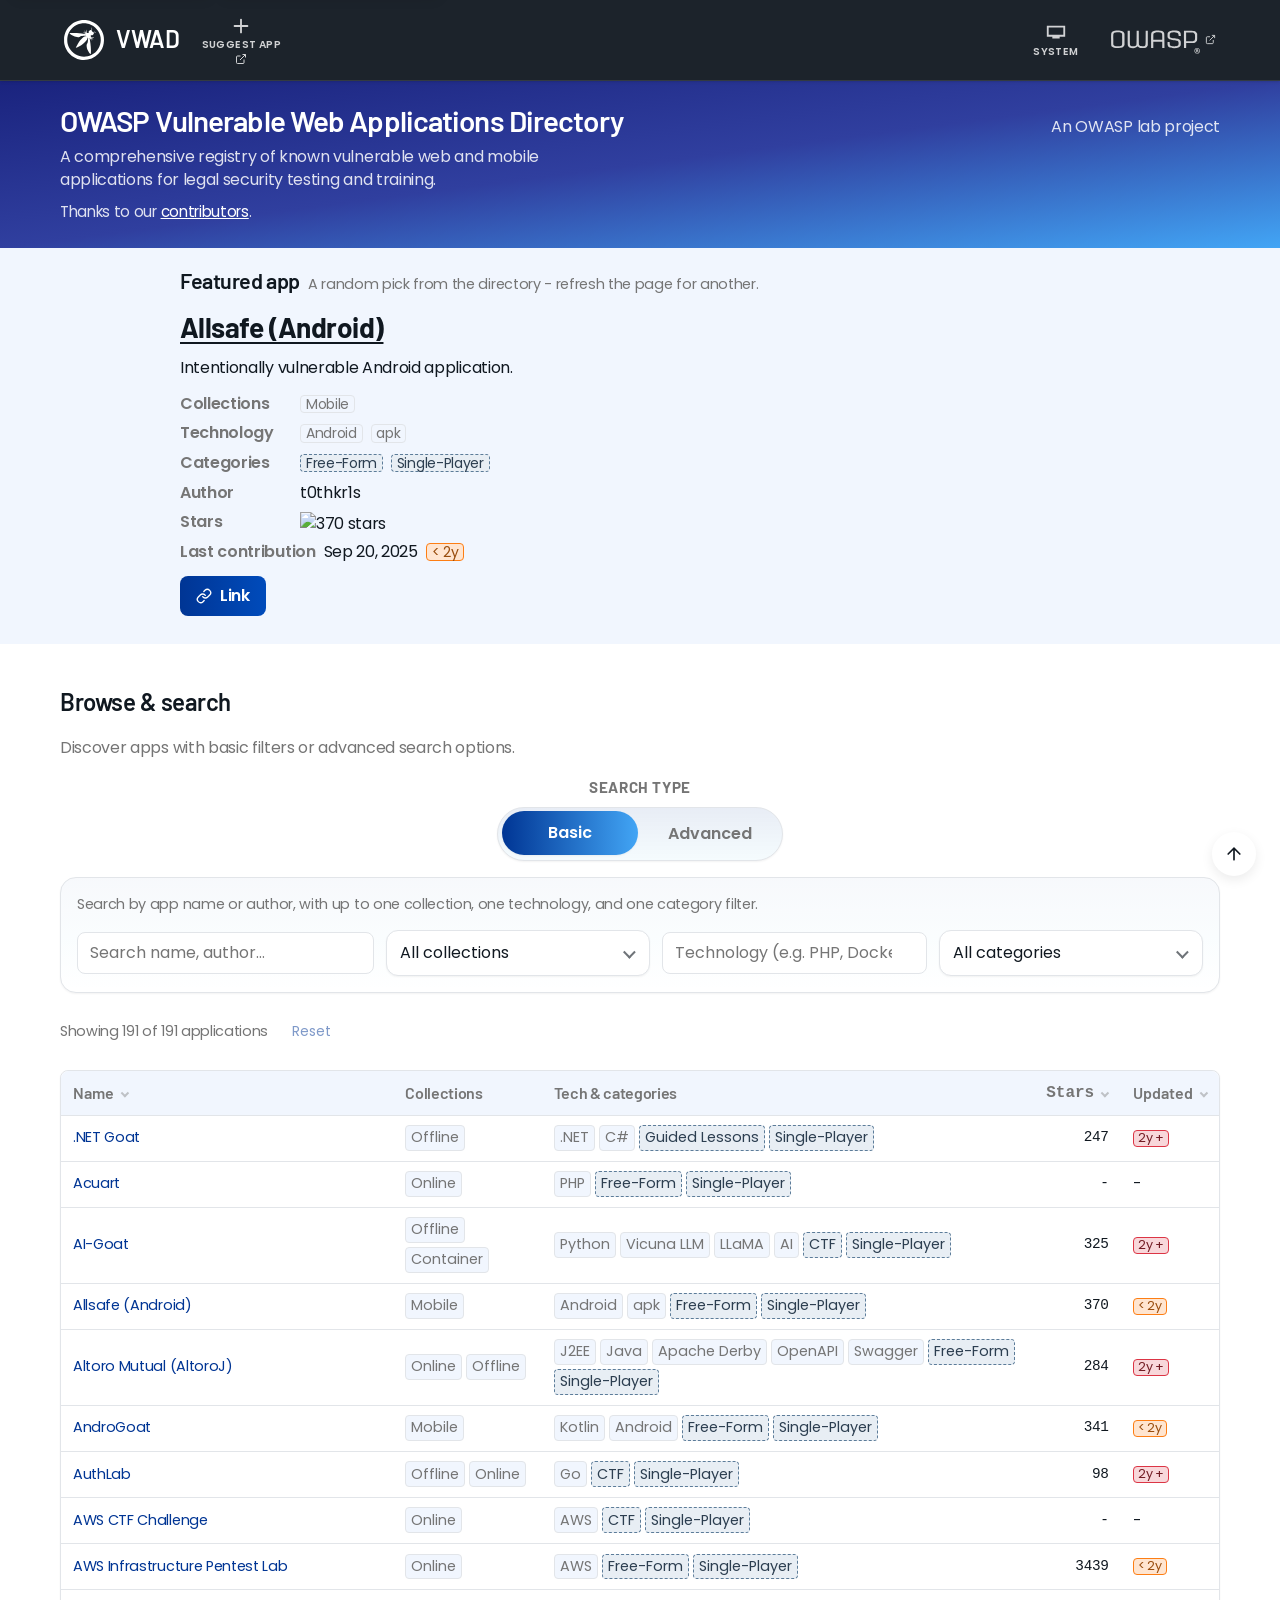
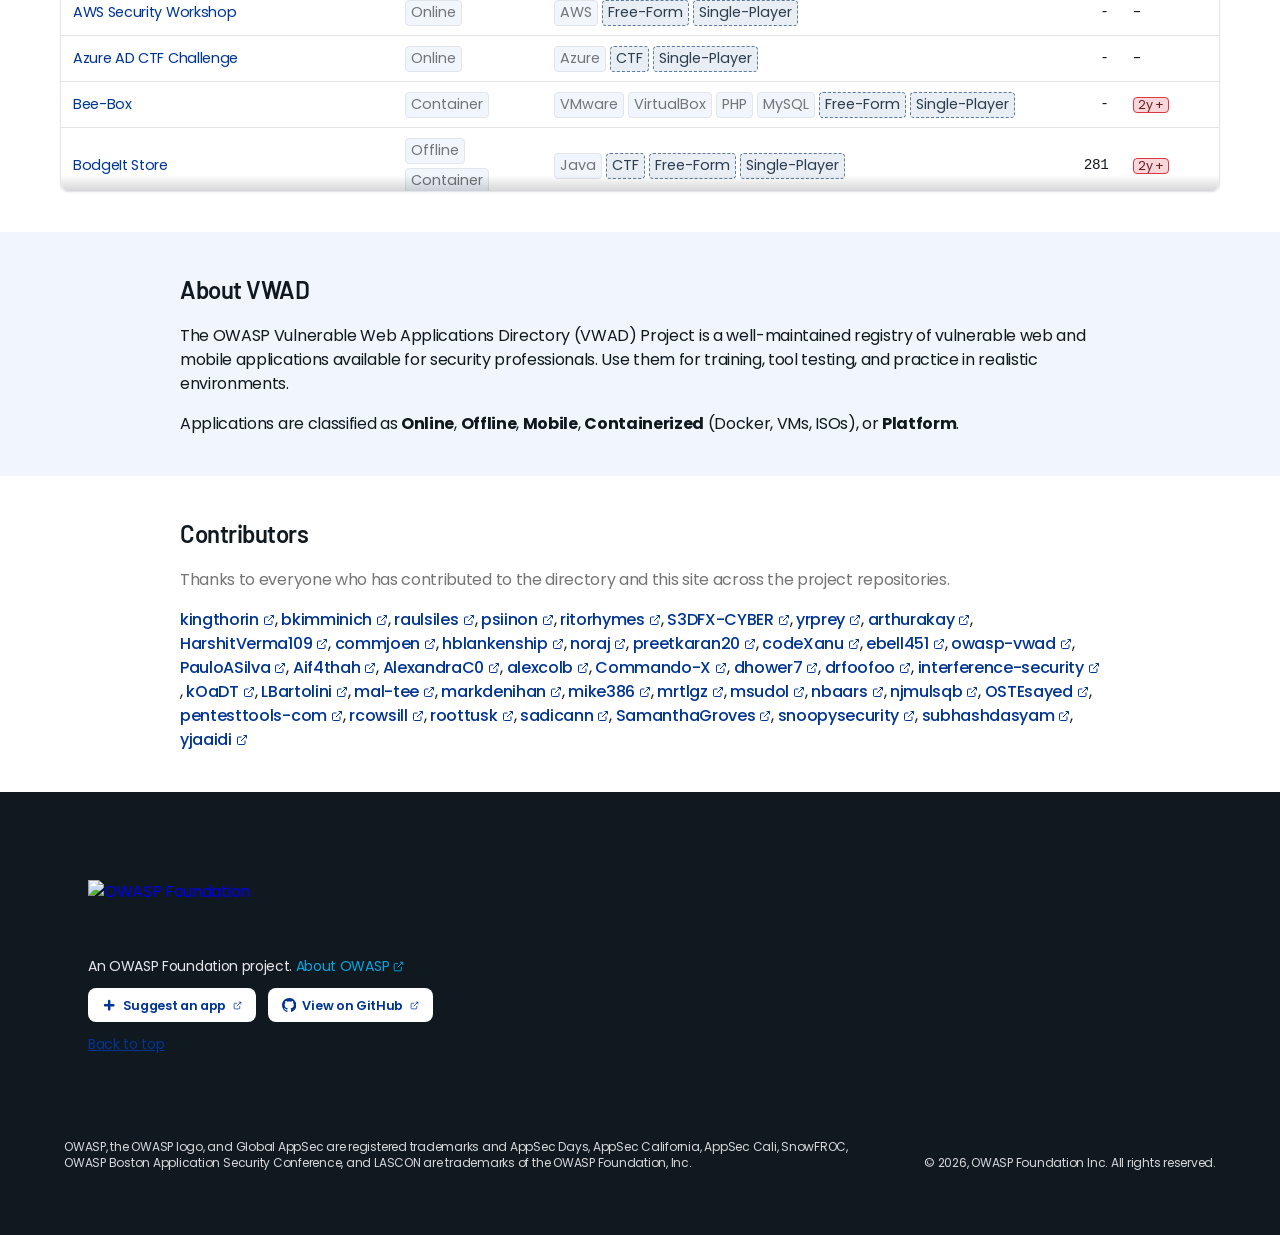
==== commit 5f58bc68: "Merge pull request #37 from ritovision/indexability-jsonld-build" ====
--- a/app/index.html
+++ b/app/index.html
@@ -3,9 +3,9 @@
 <head>
   <meta charset="UTF-8">
   <meta name="viewport" content="width=device-width, initial-scale=1.0">
-  <title>App - OWASP VWAD</title>
+  <title>Redirecting - OWASP VWAD</title>
+  <meta name="robots" content="noindex,follow">
   <base href="../">
-  <script>(function(){var path=window.location.pathname||'/';var basePath;if(path.match(/\/app\/?$/)){basePath=path.replace(/\/app\/?$/,'').replace(/\/$/,'')||'';}else if(path.indexOf('/app/')!==-1&&path.indexOf('app.html')===-1){basePath=path.split('/app/')[0].replace(/\/$/,'')||'';}else{basePath=path.endsWith('/')?path.slice(0,-1):path.replace(/\/[^/]*$/,'');}window.VWAD_BASE=(basePath===''||basePath==='/')?'':basePath;})();</script>
   <script>(function(){var t;try{t=localStorage.getItem('vwad-theme');}catch(e){}var effective;if(!t||t==='system'){effective=window.matchMedia&&matchMedia('(prefers-color-scheme:dark)').matches?'dark':'light';}else{effective=t;}document.documentElement.setAttribute('data-theme',effective);})();</script>
   <link rel="stylesheet" href="css/base.css?v=10">
   <link rel="stylesheet" href="css/shell.css?v=10">
@@ -24,78 +24,96 @@
     <div class="container container-wide header-inner">
       <div class="header-left">
         <a href="./" class="header-brand" aria-label="VWAD home">
-        <span class="logo logo-wasp logo-foundation">
-          <svg class="owasp-logo header-logo" viewBox="0 0 40 40" preserveAspectRatio="xMidYMid meet" role="img" aria-labelledby="owasp-wasp-header" xmlns="http://www.w3.org/2000/svg"><title id="owasp-wasp-header">OWASP wasp</title><g clip-path="url(#clip0_header)"><path d="M16.7029 0.219813C14.7688 0.571462 13.0106 1.15754 11.1791 2.05132C5.69925 4.73263 1.86042 9.5971 0.409874 15.7363C0.146138 16.8498 0.0875295 17.5385 0.0875295 19.8535C0.0728775 22.2564 0.116834 22.8425 0.409874 24.1759C1.23039 27.8535 2.88606 30.9451 5.47947 33.6704C8.48313 36.8059 12.2194 38.8425 16.4831 39.6484C18.4319 40.0293 21.8897 39.9854 23.8384 39.5751C29.2157 38.4469 33.7139 35.4286 36.6883 30.9451C38.8421 27.7216 39.8091 24.674 39.9557 20.6594C40.0729 17.2015 39.5161 14.4616 38.1095 11.5019C35.2231 5.43593 29.8604 1.37732 23.1645 0.219813C21.6406 -0.058575 18.1974 -0.043923 16.7029 0.219813ZM22.7835 3.44326C29.0692 4.4689 34.3146 9.12824 36.1022 15.2528C38.3732 23.1356 34.6956 31.4433 27.3403 35.0183C23.6626 36.8059 19.5601 37.1868 15.5308 36.1173C9.7139 34.5495 5.11317 29.7876 3.64797 23.8242C3.26702 22.2271 3.13515 19.4286 3.36958 17.6997C4.10218 12.2491 7.56006 7.4286 12.5271 4.93776C13.8018 4.30773 16.0729 3.57512 17.3183 3.3993C18.7835 3.17952 21.3476 3.20882 22.7835 3.44326Z" fill="#ffffff"/><path id="wasp-wings" d="M27.1058 7.7949C27.1058 7.88282 27.2524 8.26377 27.4135 8.61542C27.6919 9.17219 27.7066 9.33337 27.5601 9.83153C27.3989 10.3883 27.3696 10.403 27.0619 10.1832C26.5051 9.78758 26.0802 9.90479 25.3183 10.7107C24.615 11.4286 24.5857 11.4726 24.6443 12.2052L24.6883 12.9671H23.941C23.2524 12.9817 23.1791 12.9524 22.8568 12.4542C22.5637 12.0147 22.5198 11.7803 22.5491 10.8718C22.5784 9.84619 22.4026 9.43593 22.2121 10.1539C21.963 11.1649 21.9483 12.1172 22.1828 12.5715C22.3146 12.8352 22.3586 13.0403 22.2853 13.0403C21.9483 13.0403 21.5381 12.4396 21.245 11.5312C20.9373 10.5641 20.6443 10.2418 20.6736 10.8718C20.6736 11.0623 20.7908 11.6484 20.9227 12.1759C21.2304 13.348 21.1132 13.3627 20.0582 12.2638C19.2524 11.4286 18.9593 11.4286 19.5308 12.2638C20.1315 13.1575 20.571 13.5531 21.3036 13.8315C22.3879 14.2418 22.0949 14.3297 20.5857 14.0513C16.1315 13.1868 14.1388 12.9817 10.0069 12.9817C6.53442 12.9671 5.99229 12.9964 5.78716 13.2015C5.56738 13.4213 5.59669 13.4799 6.16812 13.9634C6.84211 14.5495 8.19009 15.3846 9.64064 16.1026C10.8128 16.6887 12.7762 17.1575 14.1388 17.1722C15.0912 17.1868 15.2963 17.1282 15.941 16.7326C16.8934 16.1466 17.4355 16.0147 19.5015 15.8242C21.8751 15.6191 21.9044 15.6191 22.0949 16.044C22.2707 16.4103 22.256 16.4249 21.7725 16.337C21.4209 16.2638 21.0692 16.3224 20.5857 16.5422C19.0326 17.2308 16.3952 19.7803 14.93 22.022C13.9923 23.4286 11.7505 27.7803 11.8824 27.9121C12.0289 28.0586 16.3806 25.7876 17.8897 24.7766C18.9593 24.0733 19.8971 23.2674 21.0253 22.0953C22.8421 20.2345 23.4868 19.1942 23.4721 18.2271C23.4721 17.6118 23.4721 17.6118 23.8238 17.7583C24.0143 17.8462 24.1754 17.9927 24.1754 18.0806C24.1754 18.1685 24.0729 19.2674 23.941 20.5129C23.7359 22.6374 23.6919 22.8425 23.2231 23.6191C22.5784 24.718 22.4905 25.4066 22.7835 27.1795C22.974 28.3663 23.1645 28.9524 23.7945 30.2564C24.615 31.9268 25.8165 33.7729 26.2707 34.0513C26.637 34.2857 26.7689 33.9927 26.9007 32.674C27.1645 29.8755 26.7395 24.6447 25.8751 19.7803C25.6846 18.696 25.5381 17.7876 25.5674 17.7583C25.582 17.7436 25.7872 18.0953 26.0216 18.5641C26.3146 19.1356 26.7102 19.6191 27.2524 20.0586C28.2487 20.8645 28.4831 20.5861 27.5161 19.707C26.4319 18.7253 26.4905 18.6081 27.9264 18.9451C29.7286 19.37 29.8458 19.0183 28.0875 18.4909C27.4868 18.3151 27.1352 18.1099 26.93 17.8315C26.593 17.3773 26.6077 17.3627 27.2963 17.6557C27.7359 17.8315 28.0143 17.8462 28.9373 17.7143C29.5381 17.6264 30.0363 17.4945 30.0363 17.4213C30.0363 17.348 29.5381 17.2894 28.9373 17.2894C28.0436 17.2894 27.7359 17.2308 27.3403 16.9671C26.8714 16.6594 26.8421 16.5861 26.8421 15.8828L26.8568 15.1209L27.3403 15.1942C28.1022 15.3114 28.5564 15.1356 29.245 14.403C29.9483 13.6704 30.0509 13.2015 29.6113 12.7619C29.333 12.4835 29.333 12.4689 29.7725 12.3224C30.4172 12.0879 30.6956 12.1172 31.3842 12.4689C31.7505 12.6594 32.0289 12.718 32.1168 12.6301C32.278 12.4689 30.8861 11.7216 30.4465 11.7216C30.3 11.7216 29.9337 11.8242 29.6113 11.9561L29.0253 12.1905L27.604 10.7693L27.8678 10.1832C28.2047 9.40663 28.2047 9.27476 27.7505 8.38099C27.3989 7.66304 27.1058 7.3993 27.1058 7.7949Z" fill="#ffffff"/></g><defs><clipPath id="clip0_header"><rect width="40" height="40" fill="white"/></clipPath></defs></svg>
-        </span>
-        <span class="header-brand-name">
-          <svg class="vwad-wordmark" viewBox="0 0 72 40" preserveAspectRatio="xMidYMid meet" role="img" aria-hidden="true" xmlns="http://www.w3.org/2000/svg"><text x="2" y="28" font-family="Barlow, sans-serif" font-weight="600" font-size="24" fill="currentColor">VWAD</text></svg>
-        </span>
-      </a>
-        <a href="https://github.com/owasp-vwad/owasp-vwad.github.io/issues/new?template=add-vulnerable-app.md" class="header-suggest ext-link" rel="noopener noreferrer" target="_blank" aria-label="Suggest an app or change to the directory (opens in new window)"><span class="header-suggest-icon-wrap"><svg class="icon-plus" viewBox="0 0 24 24" width="22" height="22" aria-hidden="true" fill="none" stroke="currentColor" stroke-width="2" stroke-linecap="round"><path d="M12 5v14M5 12h14"/></svg></span><span class="header-suggest-label" aria-hidden="true">Suggest app</span></a>
+          <span class="logo logo-wasp logo-foundation">
+            <svg class="owasp-logo header-logo" viewBox="0 0 40 40" preserveAspectRatio="xMidYMid meet" role="img" aria-labelledby="owasp-wasp-header" xmlns="http://www.w3.org/2000/svg"><title id="owasp-wasp-header">OWASP wasp</title><g clip-path="url(#clip0_header)"><path d="M16.7029 0.219813C14.7688 0.571462 13.0106 1.15754 11.1791 2.05132C5.69925 4.73263 1.86042 9.5971 0.409874 15.7363C0.146138 16.8498 0.0875295 17.5385 0.0875295 19.8535C0.0728775 22.2564 0.116834 22.8425 0.409874 24.1759C1.23039 27.8535 2.88606 30.9451 5.47947 33.6704C8.48313 36.8059 12.2194 38.8425 16.4831 39.6484C18.4319 40.0293 21.8897 39.9854 23.8384 39.5751C29.2157 38.4469 33.7139 35.4286 36.6883 30.9451C38.8421 27.7216 39.8091 24.674 39.9557 20.6594C40.0729 17.2015 39.5161 14.4616 38.1095 11.5019C35.2231 5.43593 29.8604 1.37732 23.1645 0.219813C21.6406 -0.058575 18.1974 -0.043923 16.7029 0.219813ZM22.7835 3.44326C29.0692 4.4689 34.3146 9.12824 36.1022 15.2528C38.3732 23.1356 34.6956 31.4433 27.3403 35.0183C23.6626 36.8059 19.5601 37.1868 15.5308 36.1173C9.7139 34.5495 5.11317 29.7876 3.64797 23.8242C3.26702 22.2271 3.13515 19.4286 3.36958 17.6997C4.10218 12.2491 7.56006 7.4286 12.5271 4.93776C13.8018 4.30773 16.0729 3.57512 17.3183 3.3993C18.7835 3.17952 21.3476 3.20882 22.7835 3.44326Z" fill="#ffffff"/><path id="wasp-wings" d="M27.1058 7.7949C27.1058 7.88282 27.2524 8.26377 27.4135 8.61542C27.6919 9.17219 27.7066 9.33337 27.5601 9.83153C27.3989 10.3883 27.3696 10.403 27.0619 10.1832C26.5051 9.78758 26.0802 9.90479 25.3183 10.7107C24.615 11.4286 24.5857 11.4726 24.6443 12.2052L24.6883 12.9671H23.941C23.2524 12.9817 23.1791 12.9524 22.8568 12.4542C22.5637 12.0147 22.5198 11.7803 22.5491 10.8718C22.5784 9.84619 22.4026 9.43593 22.2121 10.1539C21.963 11.1649 21.9483 12.1172 22.1828 12.5715C22.3146 12.8352 22.3586 13.0403 22.2853 13.0403C21.9483 13.0403 21.5381 12.4396 21.245 11.5312C20.9373 10.5641 20.6443 10.2418 20.6736 10.8718C20.6736 11.0623 20.7908 11.6484 20.9227 12.1759C21.2304 13.348 21.1132 13.3627 20.0582 12.2638C19.2524 11.4286 18.9593 11.4286 19.5308 12.2638C20.1315 13.1575 20.571 13.5531 21.3036 13.8315C22.3879 14.2418 22.0949 14.3297 20.5857 14.0513C16.1315 13.1868 14.1388 12.9817 10.0069 12.9817C6.53442 12.9671 5.99229 12.9964 5.78716 13.2015C5.56738 13.4213 5.59669 13.4799 6.16812 13.9634C6.84211 14.5495 8.19009 15.3846 9.64064 16.1026C10.8128 16.6887 12.7762 17.1575 14.1388 17.1722C15.0912 17.1868 15.2963 17.1282 15.941 16.7326C16.8934 16.1466 17.4355 16.0147 19.5015 15.8242C21.8751 15.6191 21.9044 15.6191 22.0949 16.044C22.2707 16.4103 22.256 16.4249 21.7725 16.337C21.4209 16.2638 21.0692 16.3224 20.5857 16.5422C19.0326 17.2308 16.3952 19.7803 14.93 22.022C13.9923 23.4286 11.7505 27.7803 11.8824 27.9121C12.0289 28.0586 16.3806 25.7876 17.8897 24.7766C18.9593 24.0733 19.8971 23.2674 21.0253 22.0953C22.8421 20.2345 23.4868 19.1942 23.4721 18.2271C23.4721 17.6118 23.4721 17.6118 23.8238 17.7583C24.0143 17.8462 24.1754 17.9927 24.1754 18.0806C24.1754 18.1685 24.0729 19.2674 23.941 20.5129C23.7359 22.6374 23.6919 22.8425 23.2231 23.6191C22.5784 24.718 22.4905 25.4066 22.7835 27.1795C22.974 28.3663 23.1645 28.9524 23.7945 30.2564C24.615 31.9268 25.8165 33.7729 26.2707 34.0513C26.637 34.2857 26.7689 33.9927 26.9007 32.674C27.1645 29.8755 26.7395 24.6447 25.8751 19.7803C25.6846 18.696 25.5381 17.7876 25.5674 17.7583C25.582 17.7436 25.7872 18.0953 26.0216 18.5641C26.3146 19.1356 26.7102 19.6191 27.2524 20.0586C28.2487 20.8645 28.4831 20.5861 27.5161 19.707C26.4319 18.7253 26.4905 18.6081 27.9264 18.9451C29.7286 19.37 29.8458 19.0183 28.0875 18.4909C27.4868 18.3151 27.1352 18.1099 26.93 17.8315C26.593 17.3773 26.6077 17.3627 27.2963 17.6557C27.7359 17.8315 28.0143 17.8462 28.9373 17.7143C29.5381 17.6264 30.0363 17.4945 30.0363 17.4213C30.0363 17.348 29.5381 17.2894 28.9373 17.2894C28.0436 17.2894 27.7359 17.2308 27.3403 16.9671C26.8714 16.6594 26.8421 16.5861 26.8421 15.8828L26.8568 15.1209L27.3403 15.1942C28.1022 15.3114 28.5564 15.1356 29.245 14.403C29.9483 13.6704 30.0509 13.2015 29.6113 12.7619C29.333 12.4835 29.333 12.4689 29.7725 12.3224C30.4172 12.0879 30.6956 12.1172 31.3842 12.4689C31.7505 12.6594 32.0289 12.718 32.1168 12.6301C32.278 12.4689 30.8861 11.7216 30.4465 11.7216C30.3 11.7216 29.9337 11.8242 29.6113 11.9561L29.0253 12.1905L27.604 10.7693L27.8678 10.1832C28.2047 9.40663 28.2047 9.27476 27.7505 8.38099C27.3989 7.66304 27.1058 7.3993 27.1058 7.7949Z" fill="#ffffff"/></g><defs><clipPath id="clip0_header"><rect width="40" height="40" fill="white"/></clipPath></defs></svg>
+          </span>
+          <span class="header-brand-name">
+            <svg class="vwad-wordmark" viewBox="0 0 72 40" preserveAspectRatio="xMidYMid meet" role="img" aria-hidden="true" xmlns="http://www.w3.org/2000/svg"><text x="2" y="28" font-family="Barlow, sans-serif" font-weight="600" font-size="24" fill="currentColor">VWAD</text></svg>
+          </span>
+        </a>
       </div>
       <div class="header-actions">
         <button type="button" id="theme-toggle" class="theme-toggle" aria-label="Theme: light. Click to switch." title="Theme"><span class="theme-toggle-icon-wrap"><svg class="theme-toggle-icon" viewBox="0 0 24 24" width="22" height="22" aria-hidden="true"><path fill="currentColor" d="M12 3a9 9 0 1 0 9 9c0-.46-.04-.92-.1-1.36a5.389 5.389 0 0 1-4.4 2.26 5.403 5.403 0 0 1-3.14-9.8c-.44-.06-.9-.1-1.36-.1z"/></svg></span><span class="theme-toggle-label" aria-hidden="true">Theme</span></button>
-        <a href="https://owasp.org/" class="ext-link" rel="noopener noreferrer" target="_blank" aria-label="OWASP (external)"><svg class="owasp-wordmark" viewBox="44 0 90 40" preserveAspectRatio="xMidYMid meet" role="img" aria-hidden="true" xmlns="http://www.w3.org/2000/svg"><g clip-path="url(#clip0_owasp_wordmark)"><path d="M47.8384 10.7693C46.4758 11.0183 45.7579 11.326 45.0985 11.9707C44.1168 12.9378 44.0875 13.1575 44.1315 19.6484C44.1754 26.022 44.1461 25.8169 45.1425 26.7839C46.1535 27.7656 48.3806 28.2198 51.5601 28.0879C54.9593 27.9414 56.278 27.414 57.0692 25.8608L57.5088 24.9964V13.6997L57.0985 12.8792C56.4685 11.5898 55.4282 11.0037 53.2597 10.7107C51.7798 10.5055 49.1132 10.5348 47.8384 10.7693ZM53.8311 12.6887C54.2267 12.8499 54.6809 13.1575 54.8568 13.3773C55.1498 13.7876 55.1645 13.9341 55.1645 19.3407C55.1645 24.7473 55.1498 24.8938 54.8568 25.3041C54.3879 25.9194 53.3623 26.2418 51.5014 26.3297C48.7322 26.4616 47.0619 26.0367 46.5637 25.0403C46.3293 24.6008 46.3 24 46.3 19.37C46.3 13.729 46.3293 13.4945 47.1351 12.9671C48.1754 12.2784 52.2927 12.1173 53.8311 12.6887Z" fill="currentColor"/><path d="M87.8384 10.7693C86.4758 11.0183 85.7579 11.326 85.0839 11.9854C84.1168 12.9231 84.1022 13.0843 84.1022 20.9817V27.9854H86.3V21.685H95.2377V27.9854H97.4502L97.4062 20.7619C97.3623 14.0953 97.3476 13.5092 97.0839 12.9231C96.7469 12.1466 95.8531 11.3553 94.9593 11.077C93.3623 10.5495 89.8604 10.3883 87.8384 10.7693ZM93.5088 12.6008C94.2707 12.8205 94.9154 13.4066 95.0912 14.0367C95.1645 14.3297 95.2377 15.7363 95.2377 17.1429V19.707H86.2853L86.3293 16.7766C86.3732 14.2418 86.4025 13.7876 86.637 13.4506C86.9593 12.9964 87.6919 12.6154 88.6297 12.4542C89.4941 12.2931 92.8055 12.3956 93.5088 12.6008Z" fill="currentColor"/><path d="M104.688 10.696C102.622 11.0183 101.523 11.6337 100.923 12.7912C100.674 13.2748 100.6 13.7583 100.542 14.989C100.454 17.0403 100.644 17.729 101.523 18.6081C102.373 19.4579 102.989 19.6484 106.666 20.2198C108.234 20.4689 109.787 20.7326 110.095 20.8205C111.296 21.1429 111.794 22.1685 111.604 23.9561C111.501 24.9231 111.179 25.5678 110.652 25.8462C109.245 26.5641 105.113 26.5641 103.707 25.8462C103.003 25.4799 102.813 25.011 102.725 23.4579L102.637 22.0513H100.586L100.542 23.2088C100.41 26.9158 102.051 28.1319 107.179 28.1319C110.886 28.1319 112.586 27.5165 113.45 25.8608C113.685 25.4066 113.758 24.9231 113.816 23.663C113.89 21.7143 113.729 20.9964 113.011 20.2052C112.131 19.2235 111.619 19.0623 107.56 18.3737C102.769 17.5825 102.666 17.5092 102.74 15.2088C102.783 13.8022 103.003 13.348 103.853 12.8499C104.571 12.4249 106.798 12.2198 108.556 12.4249C110.871 12.674 111.487 13.1722 111.619 14.9304L111.692 15.9707H113.89L113.816 14.7546C113.611 11.663 112.234 10.74 107.619 10.6227C106.49 10.5934 105.172 10.6227 104.688 10.696Z" fill="currentColor"/><path d="M60.659 17.5825C60.659 21.9194 60.7176 24.718 60.8201 25.1868C61.245 27.1649 62.9886 28.1319 66.1388 28.1319C67.9996 28.1319 69.7579 27.5019 70.4319 26.6081L70.6956 26.2711L71.3989 26.9011C72.4392 27.8389 73.245 28.0586 75.5308 28.0586C78.4026 28.0586 79.7505 27.4726 80.4538 25.9194L80.8055 25.1282V10.7693L78.6956 10.6814L78.6516 17.685C78.6077 24.381 78.593 24.7033 78.3146 25.1868C77.8165 26.0367 77.0985 26.3004 75.311 26.3004C73.3916 26.3004 72.5857 25.9927 72.1461 25.1136C71.8824 24.5715 71.8678 24.1173 71.8238 17.6118L71.7798 10.6814L69.6699 10.7693L69.5967 17.8315C69.5234 24.674 69.5088 24.8938 69.2157 25.3041C68.6736 26.0513 67.941 26.3004 66.3 26.3004C64.1022 26.2857 63.3549 25.9194 63.0179 24.6887C62.9154 24.3077 62.8568 21.7729 62.8568 17.392V10.696H60.659V17.5825Z" fill="currentColor"/><path d="M116.996 10.8718C116.952 10.9744 116.937 14.8572 116.952 19.4872L116.996 27.9121H119.135L119.194 23.077L123.077 23.0037C127.414 22.9011 127.824 22.8279 128.923 21.8755C130.11 20.8645 130.183 20.5861 130.183 16.9231V13.6997L129.743 12.9085C129.26 12.0147 128.468 11.4286 127.252 11.033C126.241 10.7107 117.113 10.5495 116.996 10.8718ZM126.74 12.9231C127.223 13.1722 127.487 13.4359 127.736 13.9194C128.029 14.5055 128.058 14.7693 128.058 16.9378C128.058 19.1063 128.029 19.3407 127.721 19.9268C127.106 21.0843 126.784 21.1722 122.681 21.2162L119.12 21.2601V12.6008H122.608C125.934 12.6008 126.124 12.6154 126.74 12.9231Z" fill="currentColor"/><path d="M128.864 28.2638C127.853 28.8792 127.472 29.5971 127.472 30.8425C127.472 31.7949 127.648 32.3224 128.175 32.8645C128.762 33.4945 129.274 33.6997 130.183 33.6997C131.091 33.6997 131.604 33.4945 132.19 32.8645C132.718 32.3224 132.893 31.7949 132.893 30.8425C132.893 30.403 132.82 29.8755 132.732 29.6411C132.542 29.1429 131.926 28.4689 131.399 28.1905C130.813 27.8828 129.406 27.9268 128.864 28.2638ZM131.516 29.0257C132.073 29.5385 132.307 30.0806 132.307 30.8425C132.307 31.6484 132.044 32.2052 131.428 32.7326C130.769 33.2748 129.597 33.2748 128.937 32.7326C128.322 32.2052 128.058 31.6484 128.058 30.8425C128.058 30.0367 128.322 29.4799 128.967 28.9378C129.392 28.5861 129.523 28.5422 130.285 28.6008C130.93 28.6447 131.223 28.7473 131.516 29.0257Z" fill="currentColor"/><path d="M129.084 30.8425C129.084 32.4249 129.099 32.5275 129.377 32.5275C129.626 32.5275 129.67 32.4249 129.67 31.8535C129.67 31.2235 129.699 31.1795 130.007 31.2674C130.183 31.3114 130.373 31.3553 130.432 31.3553C130.49 31.3553 130.593 31.6191 130.637 31.9414C130.725 32.4396 130.783 32.5275 131.091 32.5275C131.428 32.5275 131.443 32.4982 131.34 31.8242C131.296 31.4433 131.179 31.0623 131.106 30.9597C131.033 30.8572 131.033 30.7546 131.135 30.696C131.208 30.652 131.282 30.3883 131.282 30.1246C131.282 29.4213 130.915 29.1575 129.919 29.1575H129.084V30.8425ZM130.227 29.8315C130.842 30.0074 130.505 30.6081 129.787 30.6227C129.714 30.6227 129.67 30.4176 129.67 30.1832C129.67 29.7143 129.699 29.6997 130.227 29.8315Z" fill="currentColor"/></g><defs><clipPath id="clip0_owasp_wordmark"><rect width="132.894" height="40" fill="white"/></clipPath></defs></svg><span class="sr-only"> (opens in new window)</span></a>
       </div>
     </div>
   </header>
+
   <header class="project-header">
     <div class="container container-wide">
       <div class="project-header-top">
         <h1 class="project-title">OWASP Vulnerable Web Applications Directory</h1>
-        <p class="project-subtitle">An OWASP lab project</p>
+        <p class="project-subtitle">Compatibility redirect</p>
       </div>
-      <p class="project-tagline">A comprehensive registry of known vulnerable web and mobile applications for legal security testing and training.</p>
+      <p class="project-tagline">Old VWAD app URLs redirect to the new dedicated application pages.</p>
     </div>
   </header>
 
   <main id="main-content" class="site-main">
-    <div id="app-view" class="container app-view hidden"></div>
-    <div id="no-slug" class="container not-found hidden">
-      <h1>Select an application</h1>
+    <div class="container not-found" id="compat-status">
+      <h1>Redirecting…</h1>
+      <p id="compat-message">Looking for the requested application page.</p>
       <p><a href="./">Browse the directory</a></p>
     </div>
-    <div id="loading" class="container loading">Loading…</div>
   </main>
-
-  <footer id="page-end" class="site-footer">
-    <div class="footer-inner">
-      <div class="footer-standalone">
-        <a href="https://owasp.org/" class="footer-logo ext-link" rel="noopener noreferrer" aria-label="OWASP Foundation (external)"><img src="images/logos/owasp-logo-footer.svg" alt="OWASP Foundation" width="213" height="64" loading="lazy"></a>
-        <p class="footer-tagline">An OWASP Foundation project. <a href="https://owasp.org/" class="ext-link" rel="noopener noreferrer">About OWASP</a></p>
-        <div class="footer-buttons">
-          <a href="https://github.com/owasp-vwad/owasp-vwad.github.io/issues/new?template=add-vulnerable-app.md" class="btn btn-primary btn-suggest btn-suggest--footer ext-link" rel="noopener noreferrer" target="_blank" aria-label="Suggest an app or change to the directory (opens in new window)"><svg class="icon-plus" aria-hidden="true" viewBox="0 0 24 24" fill="none" stroke="currentColor" stroke-width="2" stroke-linecap="round"><path d="M12 5v14M5 12h14"/></svg> Suggest an app</a>
-          <a href="https://github.com/owasp-vwad/owasp-vwad.github.io" class="btn btn-primary btn-github btn-github--footer ext-link" rel="noopener noreferrer" target="_blank" aria-label="View on GitHub (opens in new window)"><svg class="icon-github" aria-hidden="true" viewBox="0 0 16 16" fill="currentColor"><path d="M8 0C3.58 0 0 3.58 0 8c0 3.54 2.29 6.53 5.47 7.59.4.07.55-.17.55-.38 0-.19-.01-.82-.01-1.49-2.01.37-2.53-.49-2.69-.94-.09-.23-.48-.94-.82-1.13-.28-.15-.68-.52-.01-.53.63-.01 1.08.58 1.23.82.72 1.21 1.87.87 2.33.66.07-.52.28-.87.51-1.07-1.78-.2-3.64-.89-3.64-3.95 0-.87.31-1.59.82-2.15-.08-.2-.36-1.02.08-2.12 0 0 .67-.21 2.2.82.64-.18 1.32-.27 2-.27.68 0 1.36.09 2 .27 1.53-1.04 2.2-.82 2.2-.82.44 1.1.16 1.92.08 2.12.51.56.82 1.27.82 2.15 0 2.97-1.86 3.75-3.65 3.95.29.25.54.73.54 1.48 0 1.07-.01 1.93-.01 2.2 0 .21.15.46.55.38A8.013 8.013 0 0016 8c0-4.42-3.58-8-8-8z"/></svg> View on GitHub</a>
-        </div>
-        <p class="footer-back-to-top"><a href="#top" class="footer-back-to-top-link">Back to top</a></p>
-      </div>
-      <div class="footer-bottom">
-        <p class="footer-legal">OWASP, the OWASP logo, and Global AppSec are registered trademarks and AppSec Days, AppSec California, AppSec Cali, SnowFROC, OWASP Boston Application Security Conference, and LASCON are trademarks of the OWASP Foundation, Inc.</p>
-        <p class="footer-copy">© 2026, OWASP Foundation Inc. All rights reserved.</p>
-      </div>
-    </div>
-  </footer>
-
-  <a href="#top" id="back-to-top" class="back-to-top" aria-label="Back to top" title="Back to top"><svg class="back-to-top-icon" viewBox="0 0 24 24" fill="none" stroke="currentColor" stroke-width="2" stroke-linecap="round" aria-hidden="true"><path d="M12 19V5M5 12l7-7 7 7"/></svg></a>
 
   <script src="js/app.js?v=1"></script>
   <script src="js/theme.js?v=1"></script>
   <script>
     (function () {
-      function getSlug() {
-        var hash = (location.hash || '').replace(/^#/, '');
-        if (hash) return hash;
-        var params = new URLSearchParams(location.search);
-        return params.get('slug') || params.get('name') || '';
+      var statusEl = document.getElementById('compat-status');
+      var messageEl = document.getElementById('compat-message');
+
+      function setMessage(title, message) {
+        if (!statusEl) return;
+        var heading = statusEl.querySelector('h1');
+        if (heading) heading.textContent = title;
+        if (messageEl) messageEl.textContent = message;
       }
-      window.VWAD.getPathSlug = function () { return getSlug(); };
-    })();
-  </script>
-  <script src="js/app-viewer.js?v=1"></script>
-  <script>
-    (function () {
-      window.addEventListener('hashchange', function () {
-        location.reload();
+
+      function redirectTo(url) {
+        window.location.replace(url);
+      }
+
+      function redirectToHome() {
+        redirectTo(window.VWAD.getHomeUrl());
+      }
+
+      function redirectToSlug(slug) {
+        if (!slug) {
+          redirectToHome();
+          return;
+        }
+        redirectTo(window.VWAD.getAppUrl({ _slug: slug }));
+      }
+
+      function getLegacyTarget() {
+        var hash = (window.location.hash || '').replace(/^#/, '').trim();
+        if (hash) return { kind: 'slug', value: hash };
+        var params = new URLSearchParams(window.location.search || '');
+        if (params.get('slug')) return { kind: 'slug', value: params.get('slug').trim() };
+        if (params.get('name')) return { kind: 'name', value: params.get('name').trim() };
+        return null;
+      }
+
+      var target = getLegacyTarget();
+      if (!target) {
+        redirectToHome();
+        return;
+      }
+
+      if (target.kind === 'slug') {
+        redirectToSlug(target.value);
+        return;
+      }
+
+      window.VWAD.getAppByName(target.value).then(function (app) {
+        if (app && app._slug) {
+          redirectTo(window.VWAD.getAppUrl(app));
+          return;
+        }
+        setMessage('Application not found', 'No exact VWAD app match was found for the requested legacy URL.');
+      }).catch(function () {
+        setMessage('Redirect failed', 'The legacy application URL could not be resolved automatically.');
       });
     })();
   </script>
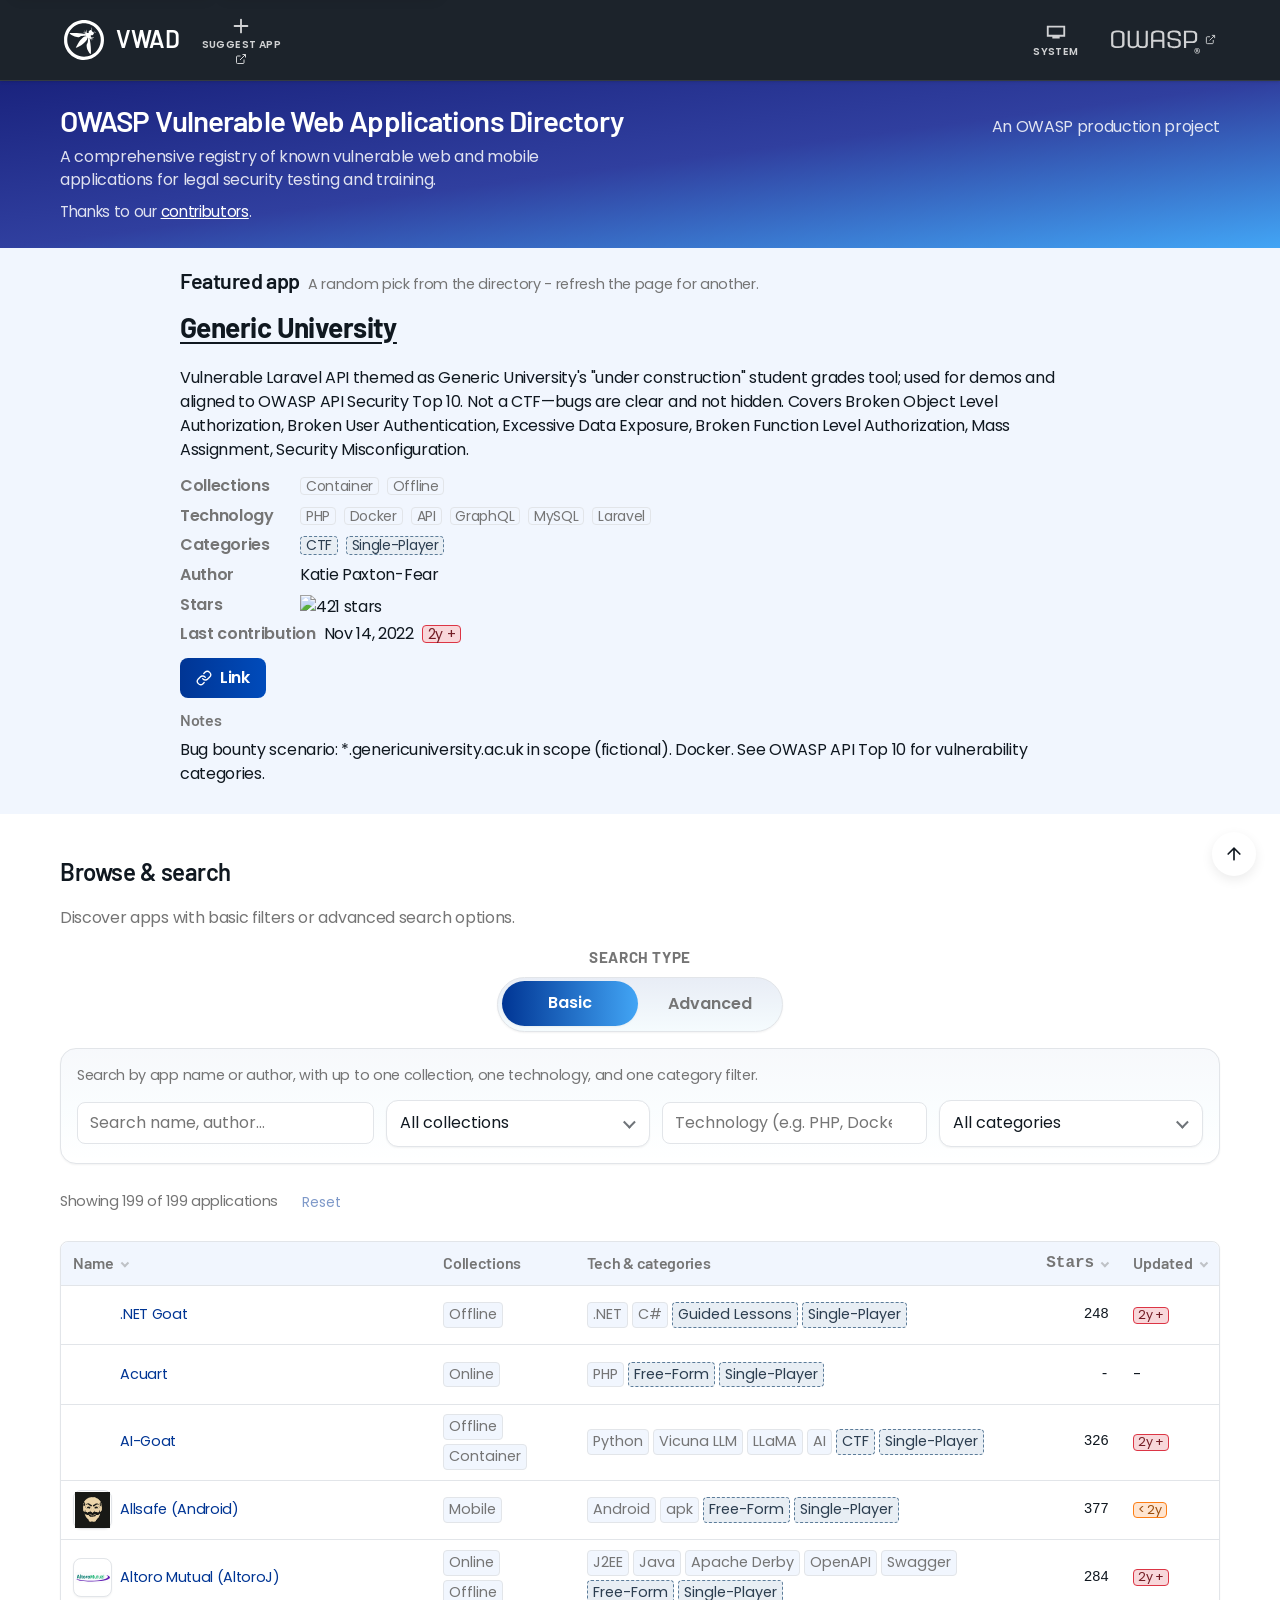
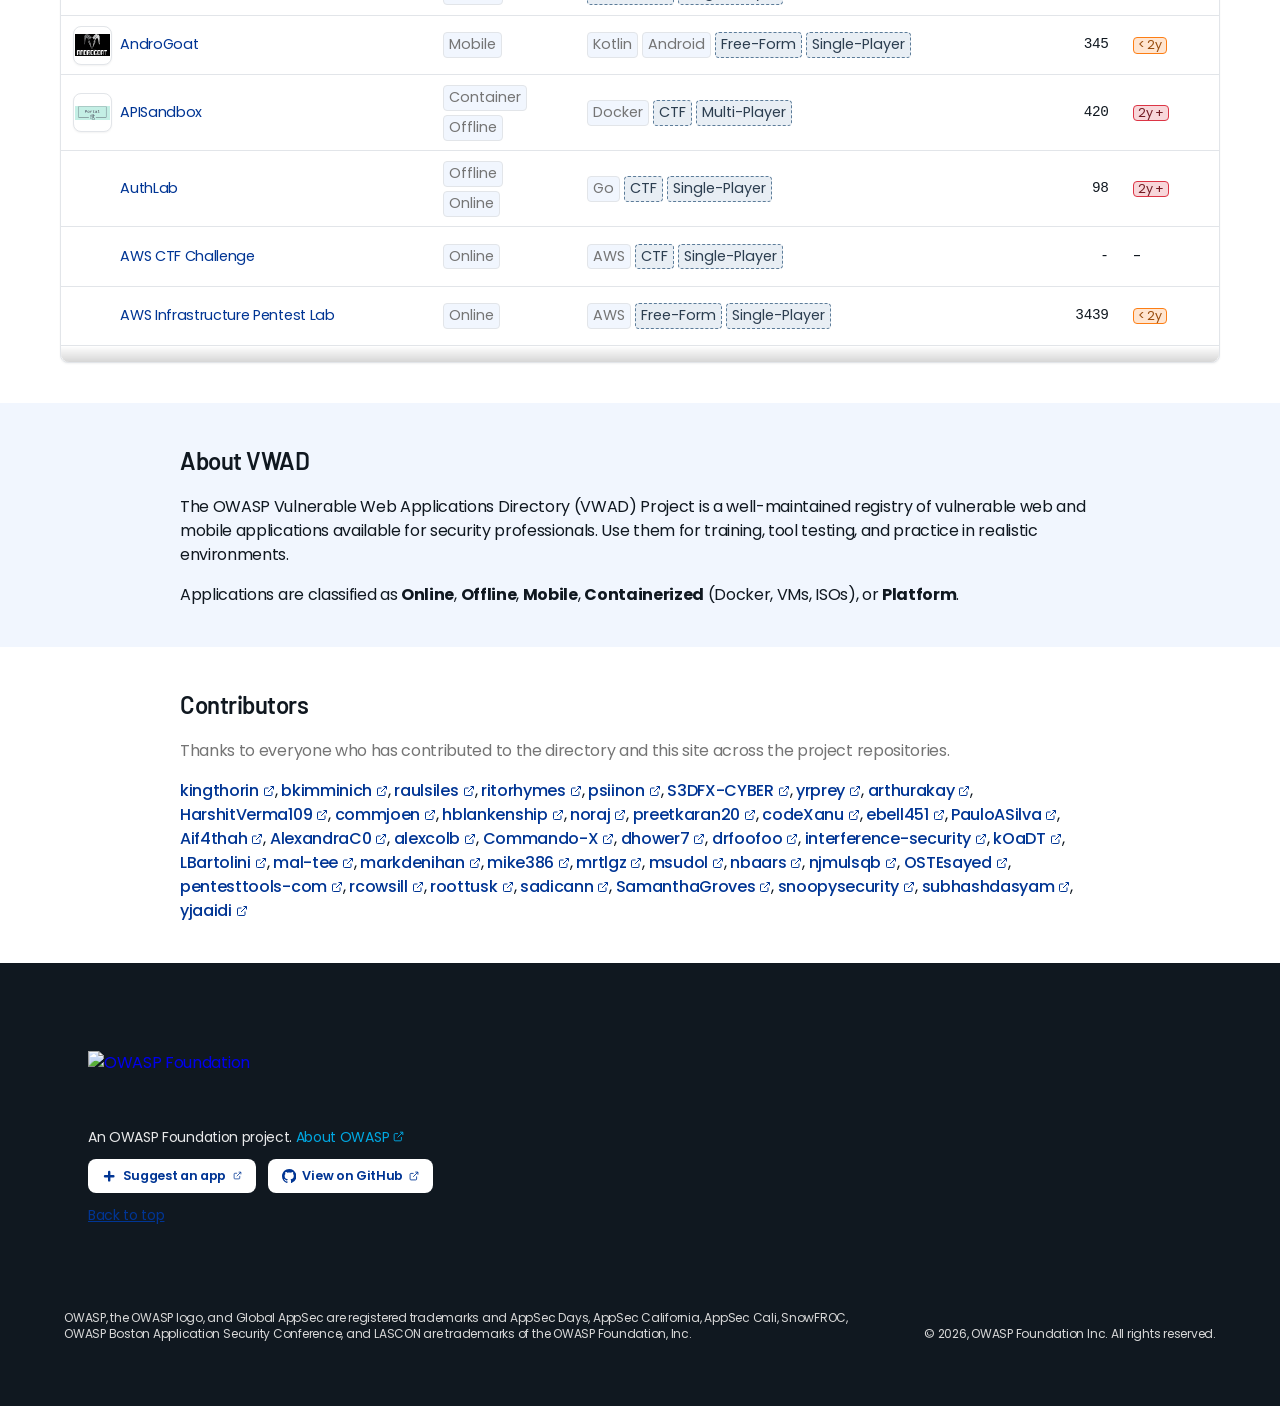
==== commit 1a2f3c7a: "Add app logo images and handling Signed-off-by: kingthorin <kingthorin@users.noreply.github.com>" ====
--- a/app/index.html
+++ b/app/index.html
@@ -7,13 +7,13 @@
   <meta name="robots" content="noindex,follow">
   <base href="../">
   <script>(function(){var t;try{t=localStorage.getItem('vwad-theme');}catch(e){}var effective;if(!t||t==='system'){effective=window.matchMedia&&matchMedia('(prefers-color-scheme:dark)').matches?'dark':'light';}else{effective=t;}document.documentElement.setAttribute('data-theme',effective);})();</script>
-  <link rel="stylesheet" href="css/base.css?v=10">
-  <link rel="stylesheet" href="css/shell.css?v=10">
-  <link rel="stylesheet" href="css/buttons.css?v=10">
-  <link rel="stylesheet" href="css/pills.css?v=10">
-  <link rel="stylesheet" href="css/app-detail.css?v=10">
-  <link rel="stylesheet" href="css/footer.css?v=10">
-  <link rel="stylesheet" href="css/pages/app.css?v=10">
+  <link rel="stylesheet" href="css/base.css?v=18">
+  <link rel="stylesheet" href="css/shell.css?v=18">
+  <link rel="stylesheet" href="css/buttons.css?v=18">
+  <link rel="stylesheet" href="css/pills.css?v=18">
+  <link rel="stylesheet" href="css/app-detail.css?v=19">
+  <link rel="stylesheet" href="css/footer.css?v=18">
+  <link rel="stylesheet" href="css/pages/app.css?v=18">
   <link rel="preconnect" href="https://fonts.googleapis.com">
   <link rel="preconnect" href="https://fonts.gstatic.com" crossorigin>
   <link href="https://fonts.googleapis.com/css2?family=Barlow:wght@400;500;600;700&family=Poppins:wght@400;500;600;700&display=swap&v=10" rel="stylesheet">
@@ -56,7 +56,8 @@
     </div>
   </main>
 
-  <script src="js/app.js?v=1"></script>
+  <!-- BUILD_APP_LOGO_PATHS -->
+  <script src="js/app.js?v=9"></script>
   <script src="js/theme.js?v=1"></script>
   <script>
     (function () {
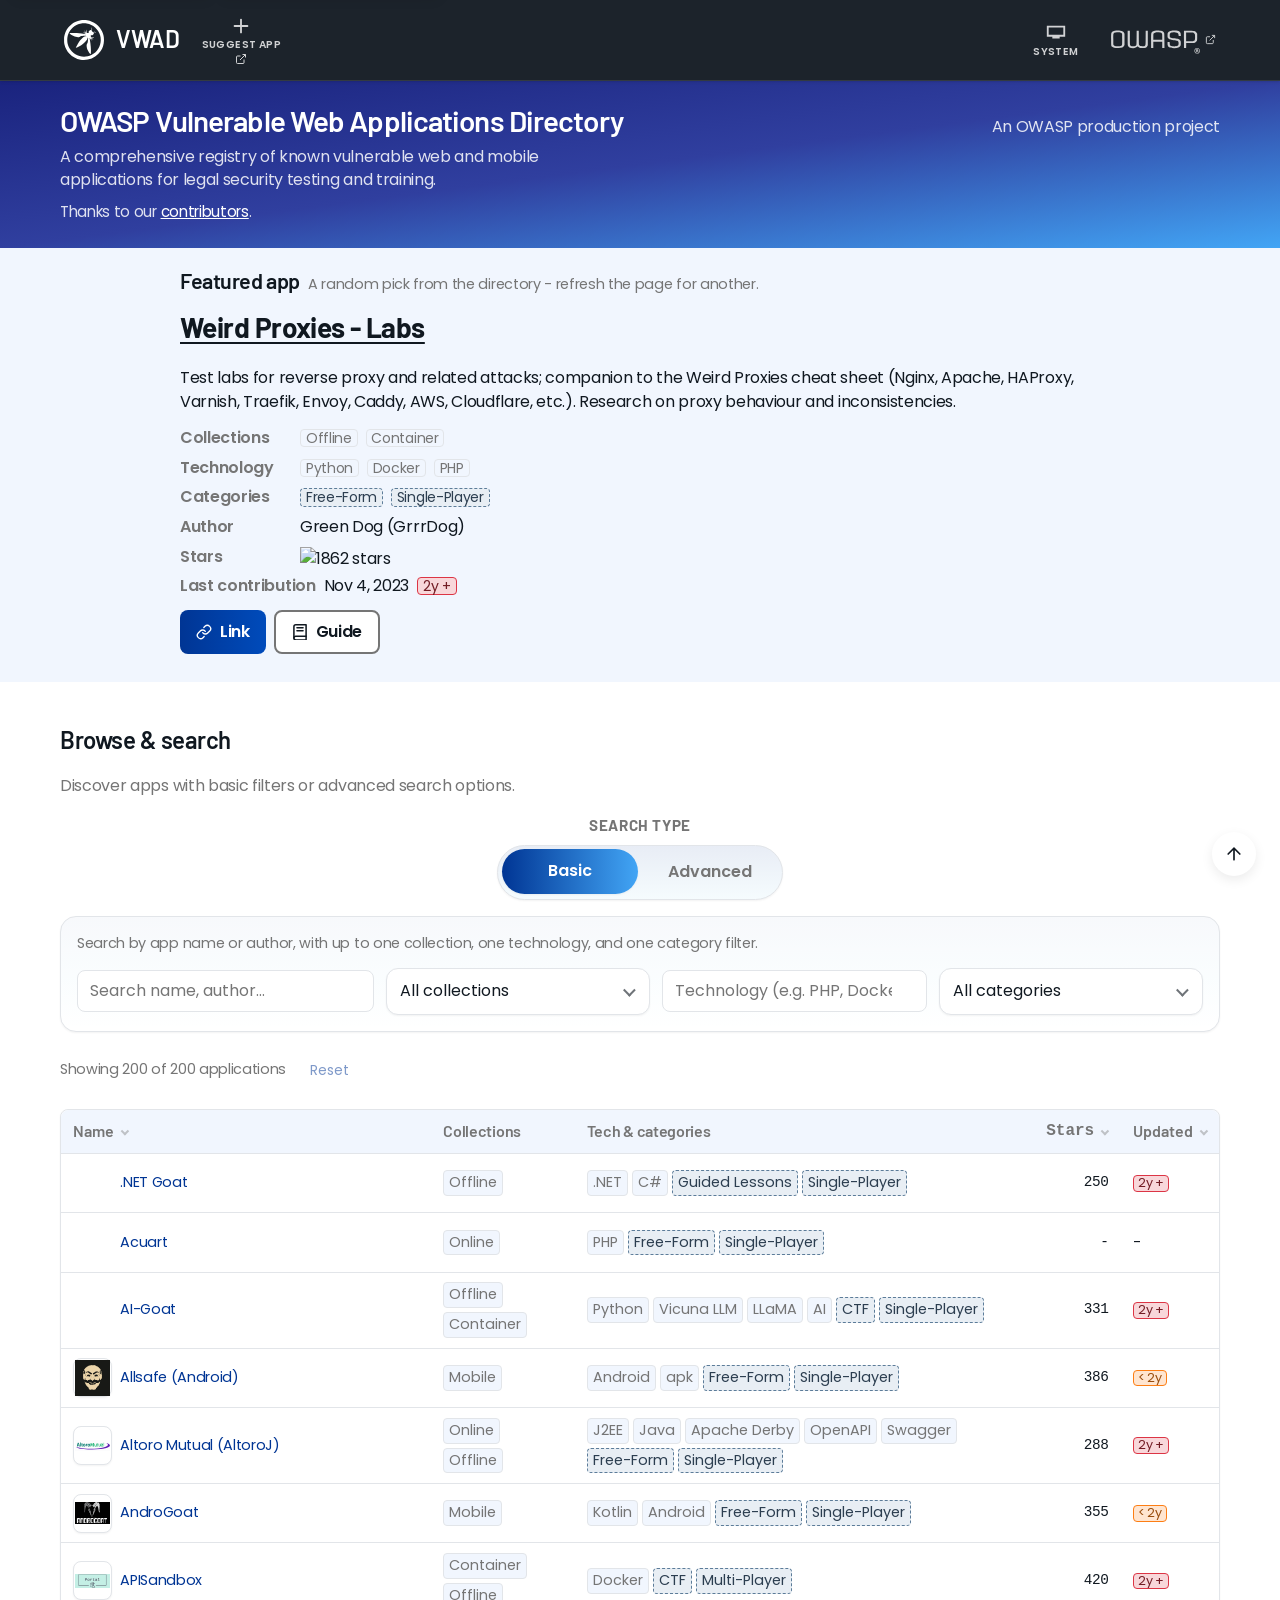
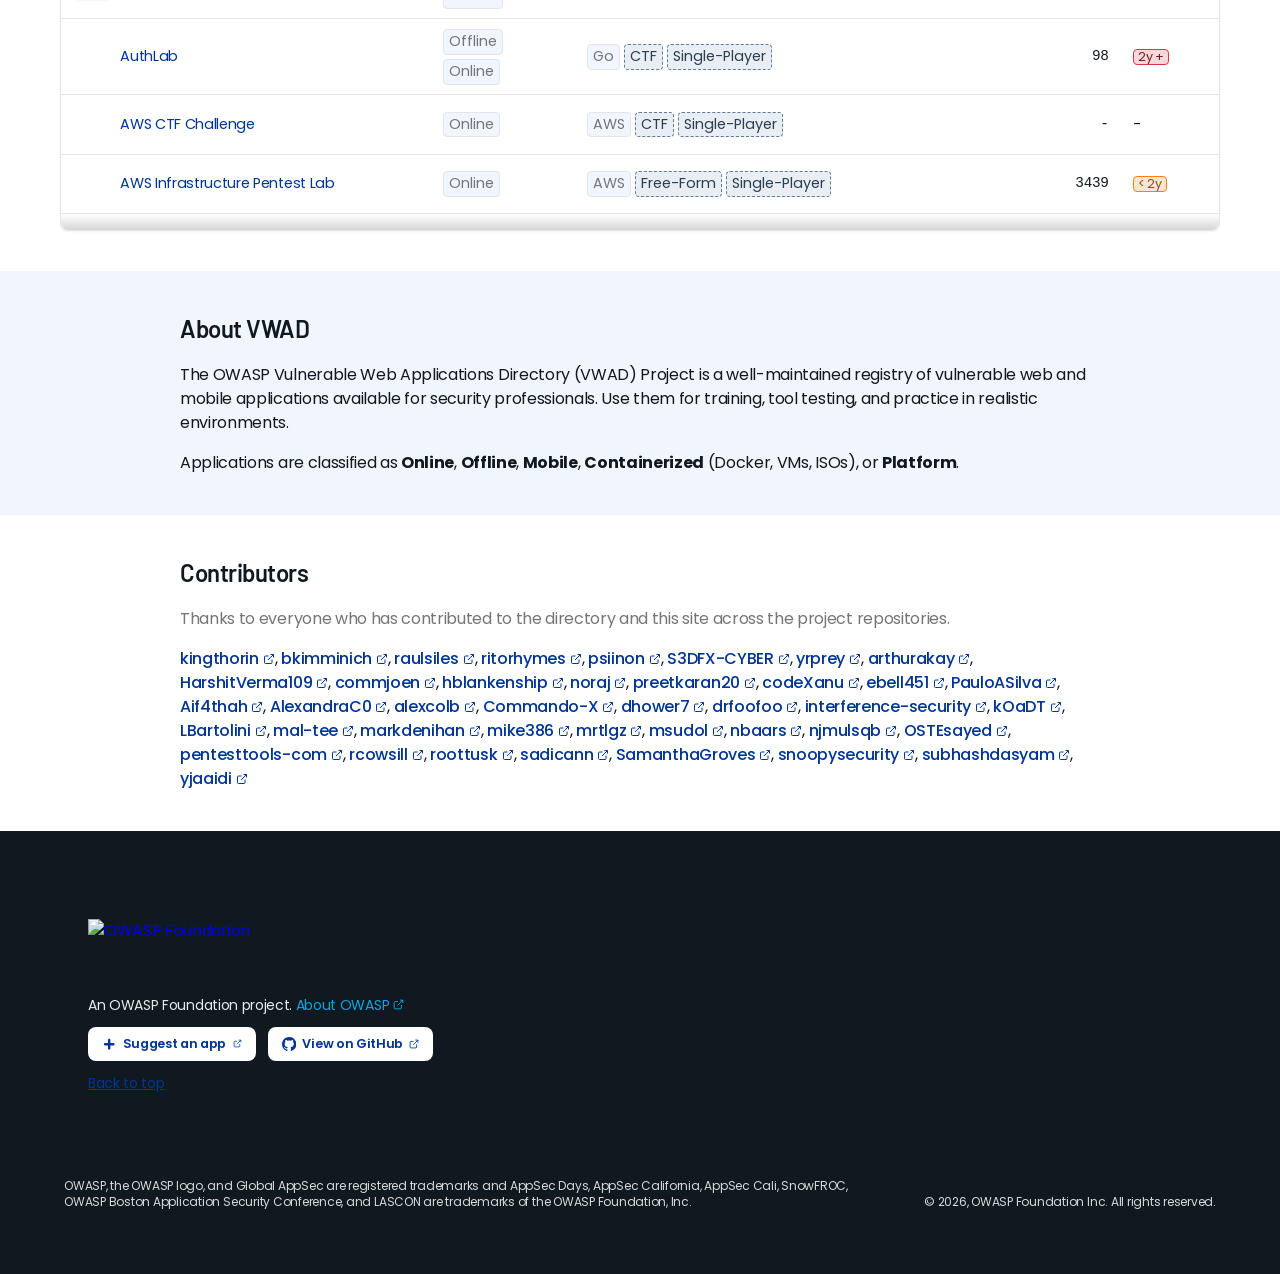
==== commit 4d40124d: "Adopt css color-scheme Per: https://x.com/MozDevNet/status/2048658474792611898 and https://developer" ====
--- a/app/index.html
+++ b/app/index.html
@@ -7,13 +7,13 @@
   <meta name="robots" content="noindex,follow">
   <base href="../">
   <script>(function(){var t;try{t=localStorage.getItem('vwad-theme');}catch(e){}var effective;if(!t||t==='system'){effective=window.matchMedia&&matchMedia('(prefers-color-scheme:dark)').matches?'dark':'light';}else{effective=t;}document.documentElement.setAttribute('data-theme',effective);})();</script>
-  <link rel="stylesheet" href="css/base.css?v=18">
-  <link rel="stylesheet" href="css/shell.css?v=18">
-  <link rel="stylesheet" href="css/buttons.css?v=18">
-  <link rel="stylesheet" href="css/pills.css?v=18">
+  <link rel="stylesheet" href="css/base.css?v=19">
+  <link rel="stylesheet" href="css/shell.css?v=19">
+  <link rel="stylesheet" href="css/buttons.css?v=19">
+  <link rel="stylesheet" href="css/pills.css?v=19">
   <link rel="stylesheet" href="css/app-detail.css?v=19">
-  <link rel="stylesheet" href="css/footer.css?v=18">
-  <link rel="stylesheet" href="css/pages/app.css?v=18">
+  <link rel="stylesheet" href="css/footer.css?v=19">
+  <link rel="stylesheet" href="css/pages/app.css?v=19">
   <link rel="preconnect" href="https://fonts.googleapis.com">
   <link rel="preconnect" href="https://fonts.gstatic.com" crossorigin>
   <link href="https://fonts.googleapis.com/css2?family=Barlow:wght@400;500;600;700&family=Poppins:wght@400;500;600;700&display=swap&v=10" rel="stylesheet">
